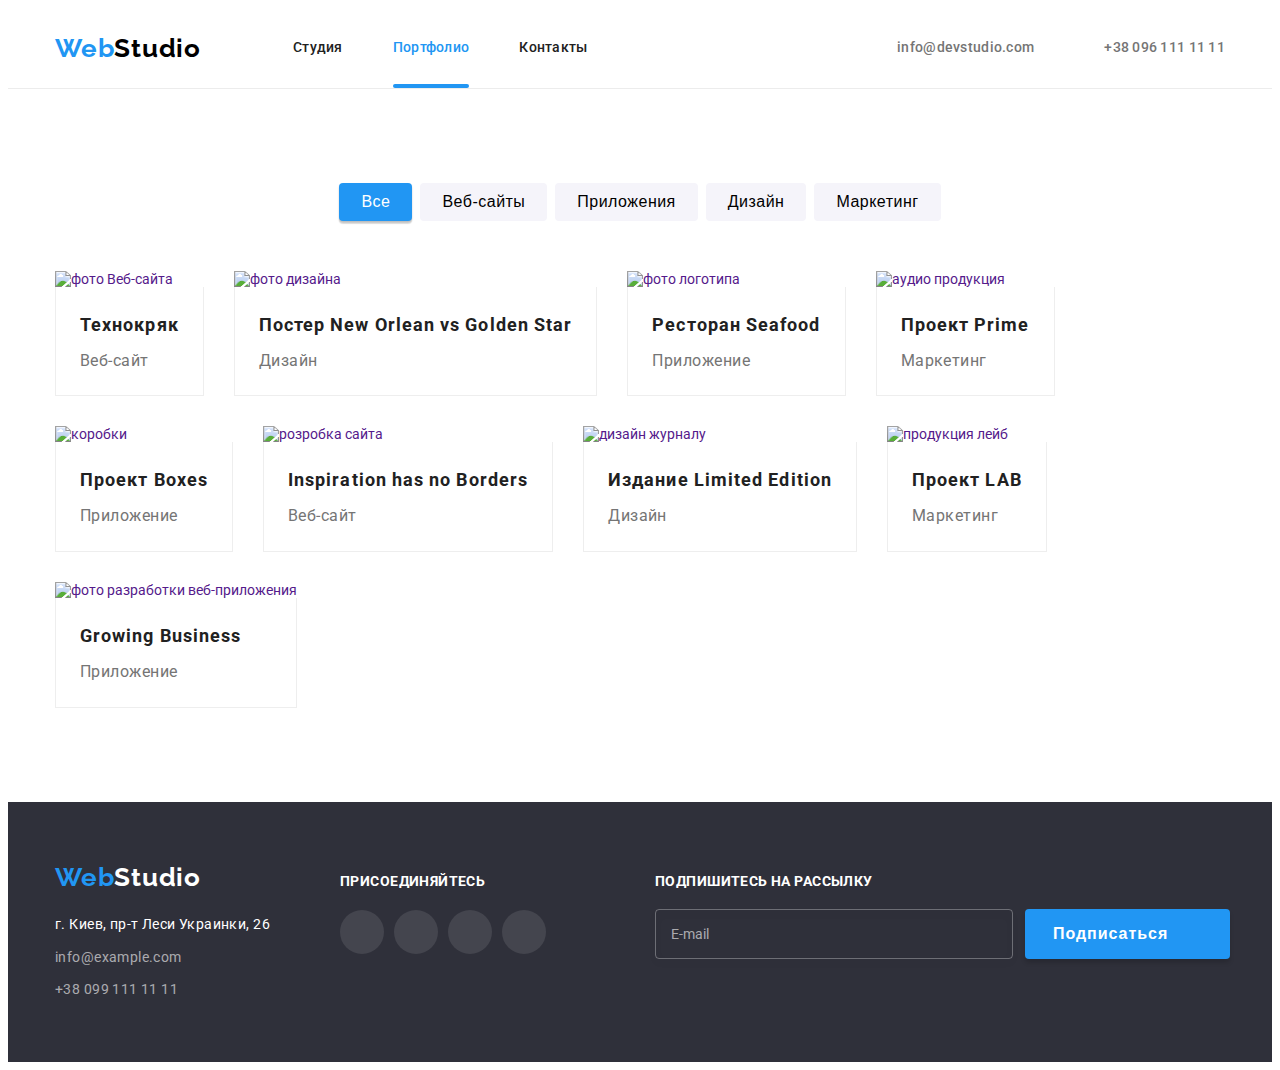
==== portfolio.html @ d82a539c "SASS" ====
<!DOCTYPE html>
<html lang="en">
  <head>
    <meta charset="UTF-8" />
    <meta http-equiv="X-UA-Compatible" content="IE=edge" />
    <meta name="viewport" content="width=device-width, initial-scale=1.0" />
    <title>WebStudio</title>
    <link
      rel="stylesheet"
      href="https://cdnjs.cloudflare.com/ajax/libs/modern-normalize/1.1.0/modern-normalize.min.css"
      integrity="sha512-wpPYUAdjBVSE4KJnH1VR1HeZfpl1ub8YT/NKx4PuQ5NmX2tKuGu6U/JRp5y+Y8XG2tV+wKQpNHVUX03MfMFn9Q=="
      crossorigin="anonymous"
      referrerpolicy="no-referrer"
    />
    <link rel="preconnect" href="https://fonts.googleapis.com" />
    <link rel="preconnect" href="https://fonts.gstatic.com" crossorigin />
    <link
      href="https://fonts.googleapis.com/css2?family=Raleway:wght@700&family=Roboto:wght@400;500;700;900&display=swap"
      rel="stylesheet"
    />
    <link rel="stylesheet" href="./css/styles.css" />
    <link rel="stylesheet" href="./css/main.min.css" />
  </head>
  <body>
    <!-- шапка сайта HEADER -->
    <header class="header-nav">
      <!-- блок навігація HEADER -->
      <div class="container header-flex">
        <nav class="header-flex">
          <!-- логотип logo -->
          <a class="logo link" href="./index.html"><span class="logo-web">Web</span>Studio</a>
          <!-- посилання на сорінки -->
          <ul class="list nav-bar">
            <li class="nav-item"><a class="nav-link" href="./index.html">Студия</a></li>
            <li class="nav-item">
              <a class="nav-link current" href="./portfolio.html">Портфолио</a>
            </li>
            <li class="nav-item"><a class="nav-link" href="">Контакты</a></li>
          </ul>
        </nav>
        <!-- блок с контактами Contact block -->
        <ul class="list nav-bar">
          <li class="nav-item">
              <a class="contact" href="mailto:info@devstudio.com">
                  <svg class="icon-smartphone" width="16px" height="12px">
                      <use href="./images/symbol-defs.svg#icon-envelope"></use>
                  </svg>
                  info@devstudio.com</a></li>
          <li class="nav-item">
              <a class="contact" href="tel:380961111111">
                  <svg class="icon-smartphone" width="10px" height="16px">
                      <use href="./images/symbol-defs.svg#icon-smartphone"></use>
                  </svg>
                  +38 096 111 11 11</a></li>
      </ul>
      </div>
    </header>
    <!-- MAIN CONTENT PORTFOLIO -->
    <main>
      <!-- projects block -->
      <section class="section">
        <div class="container">
          <h1 class="hide">наши проекты</h1>
          <!-- buttons block -->
          <ul class="list button-list">
            <li class="buttons-item">
              <button class="button-title button-title-active" type="button">Все</button>
            </li>
            <li class="buttons-item">
              <button class="button-title" type="button">Веб-сайты</button>
            </li>
            <li class="buttons-item">
              <button class="button-title" type="button">Приложения</button>
            </li>
            <li class="buttons-item">
              <button class="button-title" type="button">Дизайн</button>
            </li>
            <li class="buttons-item">
              <button class="button-title" type="button">Маркетинг</button>
            </li>
          </ul>

          <!-- projects list -->

          <ul class="list project-list">
            <li class="project-card">
              <a class="card-container" href="">
                <div class="project-thumb">
                <img src="./images/img-8.jpg" alt="фото Веб-сайта" />
                  <p class="text-card">Ресурс предлагает комплексные предложения с разным уровнем функционала и сервисов. Все это позволит посетителю получить исчерпывающие сведения о компании или частном лице.</p>
                </div>
                <div class="card-thumb">
                  <h2 class="project-title-portfolio">Технокряк</h2>
                  <p class="project-title-text">Веб-сайт</p>
                </div>
              </a>
            </li>
            <li class="project-card">
              <a class="card-container" href="">
                <div class="project-thumb">
                  <img src="./images/img-9.jpg" alt="фото дизайна" />
                  <p class="text-card">Ресурс предлагает комплексные предложения с разным уровнем функционала и сервисов. Все это позволит посетителю получить исчерпывающие сведения о компании или частном лице.</p>
                </div>
                <div class="card-thumb">
                  <h2 class="project-title-portfolio">Постер New Orlean vs Golden Star</h2>
                  <p class="project-title-text">Дизайн</p>
                </div>
              </a>
            </li>
            <li class="project-card">
              <a class="card-container" href="">
                <div class="project-thumb">
                <img src="./images/img-10.jpg" alt="фото логотипа" />
                  <p class="text-card">Ресурс предлагает комплексные предложения с разным уровнем функционала и сервисов. Все это позволит посетителю получить исчерпывающие сведения о компании или частном лице.</p>
                </div>
                <div class="card-thumb">
                  <h2 class="project-title-portfolio">Ресторан Seafood</h2>
                  <p class="project-title-text">Приложение</p>
                </div>
              </a>
            </li>
            <li class="project-card">
              <a class="card-container" href="">
                <div class="project-thumb">
                <img src="./images/img-11.jpg" alt="аудио продукция" />
                  <p class="text-card">Ресурс предлагает комплексные предложения с разным уровнем функционала и сервисов. Все это позволит посетителю получить исчерпывающие сведения о компании или частном лице.</p>
                </div>
                <div class="card-thumb">
                  <h2 class="project-title-portfolio">Проект Prime</h2>
                  <p class="project-title-text">Маркетинг</p>
                </div>
              </a>
            </li>
            <li class="project-card">
              <a class="card-container" href="">
                <div class="project-thumb">
                <img src="./images/img-12.jpg" alt="коробки" />
                  <p class="text-card">Ресурс предлагает комплексные предложения с разным уровнем функционала и сервисов. Все это позволит посетителю получить исчерпывающие сведения о компании или частном лице.</p>
                </div>
                <div class="card-thumb">
                  <h2 class="project-title-portfolio">Проект Boxes</h2>
                  <p class="project-title-text">Приложение</p>
                </div>
              </a>
            </li>
            <li class="project-card">
              <a class="card-container" href="">
                <div class="project-thumb">
                <img src="./images/img-13.jpg" alt="розробка сайта " />
                  <p class="text-card">Ресурс предлагает комплексные предложения с разным уровнем функционала и сервисов. Все это позволит посетителю получить исчерпывающие сведения о компании или частном лице.</p>
                </div>
                <div class="card-thumb">
                  <h2 class="project-title-portfolio">Inspiration has no Borders</h2>
                  <p class="project-title-text">Веб-сайт</p>
                </div>
              </a>
            </li>
            <li class="project-card">
              <a class="card-container" href="">
                <div class="project-thumb">
                <img src="./images/img-14.jpg" alt="дизайн журналу " />
                  <p class="text-card">Ресурс предлагает комплексные предложения с разным уровнем функционала и сервисов. Все это позволит посетителю получить исчерпывающие сведения о компании или частном лице.</p>
                </div>
                <div class="card-thumb">
                  <h2 class="project-title-portfolio">Издание Limited Edition</h2>
                  <p class="project-title-text">Дизайн</p>
                </div>
              </a>
            </li>
            <li class="project-card">
              <a class="card-container" href="">
                <div class="project-thumb">
                <img src="./images/img-15.jpg" alt="продукция лейб " />
                  <p class="text-card">Ресурс предлагает комплексные предложения с разным уровнем функционала и сервисов. Все это позволит посетителю получить исчерпывающие сведения о компании или частном лице.</p>
                </div>
                <div class="card-thumb">
                  <h2 class="project-title-portfolio">Проект LAB</h2>
                  <p class="project-title-text">Маркетинг</p>
                </div>
              </a>
            </li>
            <li class="project-card">
              <a class="card-container" href="">
                <div class="project-thumb">
                <img src="./images/img-16.jpg" alt="фото разработки веб-приложения " />
                  <p class="text-card">Ресурс предлагает комплексные предложения с разным уровнем функционала и сервисов. Все это позволит посетителю получить исчерпывающие сведения о компании или частном лице.</p>
                </div>
                <div class="card-thumb">
                  <h2 class="project-title-portfolio">Growing Business</h2>
                  <p class="project-title-text">Приложение</p>
                </div>
              </a>
            </li>
          </ul>
        </div>
      </section>
    </main>
    <!-- блок FUTER -->
    <footer class="footer ">
      <div class="container  footer-conteiner">
      <div>
          <a class="logo footer-page link" href="./index.html"><span class="logo-web">Web</span><span class="footer-logo">Studio</span></a>
              <address class="footer-content">
                  <ul class="list">
                      <li class="address-item"><a class="footer-address link" href="">г. Киев, пр-т Леси Украинки, 26</a></li>
                      <li class="address-item"><a class="footer-contact link" href="mailto:info@example.com">info@example.com</a></li>
                      <li class="address-item"><a class="footer-contact link" href="tel:380991111111">+38 099 111 11 11</a></li>
                  </ul>
              </address> 
      </div>
      <div class="footer-social-list">
          <h2 class="footer-social-title">присоединяйтесь</h2>
          <ul class="social list">
              <li class="social-svg">
                  <a class="social-link" href="https://www.instagram.com/">
                  <svg class="social-icon" width="20px" height="20px">
                      <use href="./images/symbol-defs.svg#icon-instagram"></use>
                  </svg>
              </a>
          </li>
              <li class="social-svg">
                  <a class="social-link"  href="https://twitter.com/">
                      <svg class="social-icon" width="20px" height="20px">
                          <use href="./images/symbol-defs.svg#icon-twitter"></use>
                      </svg>
                  </a>
              </li>
              <li class="social-svg">
                  <a class="social-link" href="https://www.facebook.com/">
                      <svg class="social-icon" width="20px" height="20px">
                          <use href="./images/symbol-defs.svg#icon-facebook"></use>
                      </svg>
                  </a>
              </li>
              <li class="social-svg">
                  <a class="social-link" href="https://www.linkedin.com/">
                      <svg class="social-icon" width="20px" height="20px">
                          <use href="./images/symbol-defs.svg#icon-linkedin"></use>
                      </svg>
                  </a>
              </li>
          </ul>
      </div>
      <!-- Modal form for footer -->
      <div class="footer-form">
        <strong class="footer-form-text">Подпишитесь на рассылку</strong>
        <form class="footer-form-rotator">
            <div class="footer-wrap">
                <input 
                class="footer-inp" 
                type="email" 
                name="footer-email" 
                id="footer-email" placeholder=" ">
                    <label for="footer-email" class="email-text">E-mail</label>
            </div>
    <button type="submit" class="btn-footer">Подписаться
        <svg class="icon-postcard" width="24px" height="24px">
            <use href="./images/symbol-defs.svg#icon-postcard"></use>
        </svg>
    </button>
        </form>
    </div>
          </div>            
  </footer>
  </body>
</html>
---- css/styles.css ----
/* color body #E5E5E5 */
/* color header #FFFFFF */
/* color section baner #2F303A */
/* color bodi #E5E5E5 */
/* color section our team #F5F4FA */
/* color footer #2F303A */
/* color button #2196F3 */

html{
    box-sizing: border-box;
}

*,
*::before,
*::after{
box-sizing: inherit;
}

:root{
   --primary-bd-color:#E5E5E5;
   --text-color: #212121;
   --second-text-color: #757575;
   --accent-color: #2196F3;
   --main-color: #FFFFFF;
   --theme-color: #F5F4FA;
   --second-theme-color: #2F303A;
   --fon-color: #F5F4FA;
   --icons-color:#AFB1B8;
}


body{
    font-family: 'Roboto', sans-serif;
    color:var(--text-color);
    font-size: 14px;
}
/* ------ УТІЛІТИ ---------- */

h1, h2, h3, h4, h5, h6, p, ul {
    margin: 0;
    padding: 0;
}

img{
    display: block;
}

.hide {
    position: absolute;
    white-space: nowrap;
    width: 1px;
    height: 1px;
    overflow: hidden;
    border: 0;
    padding: 0;
    clip: rect(0 0 0 0);
    clip-path: inset(50%);
    margin: -1px;
}

.list{
    list-style: none;  
}

a {
    text-decoration: none;
}

.link {
    text-decoration: none;
    color: var(--text-color);
}

.container {
    width: 1200px;
    margin-left: auto;
    margin-right: auto;
    padding-left: 15px;
    padding-right: 15px;
}

.section {
    padding-top: 94px;
    padding-bottom: 94px;
}

/*------- стилізація логотипу
та фону шапки -------------------*/

.header-nav{
    display:flex;
    background-color:var(--main-color);
    border-bottom: 1px solid #ECECEC;
}

.header-flex {
    display: flex;
    align-items: center;
}

/*---------- логотип -----------*/

.logo{
    display: block;
    padding: 24px 0;
    margin-right: 92px;

    color: #000000;
    font-family: 'Raleway', sans-serif;
    font-style: normal;
    font-weight: 700;
    font-size: 26px;
    line-height: 1.19;
    letter-spacing: 0.03em;
}

.logo-web {
    color: var(--accent-color);
}

.logo-studio {
    color: #000000;
}

.nav-bar{
    display: flex;
    margin-left: auto;
}


.nav-item+.nav-item{
    margin-left: 50px;
}

.nav-link{
     display: block;
    position: relative;
    padding: 32px 0;
    font-weight: 500;
    line-height: 1.14;
    letter-spacing: 0.02em;
    color:var(--text-color); 
}


.nav-link::after{
    position: absolute;
    display: block;
    content: "";
    width: 100%;
    height: 4px;
    background-color: var(--accent-color);
    border-radius: 2px;

    bottom: 0;
    left: 0;
    transition:  transform 250ms cubic-bezier(0.4, 0, 0.2, 1);
    /* opacity: 0; */
    transform: scaleX(0);
}

.nav-link:hover::after{
    /* opacity: 1; */
    transform: scaleX(1);
}
.current::after{
    transform: scaleX(1)
}

.contact{
    display: flex;
    align-items: center;

    font-weight: 500;
    line-height: 1.14;
    letter-spacing: 0.02em;
    color:var(--second-text-color);
}

.nav-link:hover,
.nav-link:focus,
.contact:focus,
.contact:hover,
.current{
color: var(--accent-color);
}

.icon-smartphone{
    margin-right: 10px;
    fill: currentColor;
    
}

.nav-link,.contact{
    transition-property: color ;
    transition-duration: 250ms;
    animation-timing-function: cubic-bezier(0.4, 0, 0.2, 1);
}


/*------ сексія банера (block  baner)-------- */

.section-baner{
    padding-top: 200px;
    padding-bottom: 200px;
    background-color:var(--second-theme-color);
    background-image: linear-gradient(
        rgba(47, 48, 58, 0.4),
        rgba(47, 48, 58, 0.4)),
        url(../images/Img-hero-17.jpg);
    max-width: 1600px;
    margin-left: auto;
    margin-right: auto;
}

.baner-text{
    margin-bottom: 30px;

max-width: 696px;
margin-left: auto;
margin-right: auto;
font-weight: 900;
font-size: 44px;
line-height: 1.36;
text-align: center;
letter-spacing: 0.06em;
text-transform: uppercase;
color:var(--main-color);
}

.button-baner{
display: block;
margin: 0 auto;
padding: 10px 32px;
border:none;
border-radius: 4px;

font-weight: 700;
font-size: 16px;
line-height: 1.87;
letter-spacing: 0.06em;
color:var(--main-color);
background-color:var(--accent-color);
cursor: pointer;

    transition-property: color, background-color;
    transition-duration: 250ms;
    transition-timing-function: cubic-bezier(0.4, 0, 0.2, 1);
}

.button-baner:focus,
.button-baner:hover{
    background: #188CE8;
    box-shadow: 0px 4px 4px rgba(0, 0, 0, 0.15);
    border-radius: 4px;
}

/* ----сексія особливості features --------*/


.features{
    display: flex;
    flex-wrap: wrap;
}

.features-item{
    width: 270px;
}

.features-item+.features-item{
    margin-left: 30px;
}

.features-svg{
    display:flex;
    align-items: center;
    justify-content: center;
    height: 120px;
    margin-bottom: 30px;
    background-color: #F5F4FA;
    border-radius: 4px;
    fill: currentColor;
}

.features-title{
    margin-bottom: 10px;
    font-weight: 700;
    font-size: 14px;
    line-height: 1.14;
    letter-spacing: 0.03em;
    text-transform: uppercase;
    color:var(--text-color) ;
}  

.features-text{
    font-size: 14px;
    line-height: 1.71;
    letter-spacing: 0.03em;
    color:var(--second-text-color) ;
    
}  

/*---- сексія чим ми займаємося WHAT WE DO ----- */

.section-works {
    display: flex;
    padding-bottom: 94px;
}

.section-title{
    text-align: center;

    font-weight: 700;
    font-size: 36px;
    line-height: 1.16;
    letter-spacing: 0.03em;
}

.works-title{
    margin-bottom: 50px;
}

.works{
    display: flex;
    flex-wrap: wrap;

}

.works-item{
    position: relative;
    margin-right: 30px;
}

.works-item:last-child{
    margin-right:0px;
}

.supplement-img{
    position: absolute;
    bottom: 0px;

    display: flex;
    align-items: center;
    justify-content: center;
    width: 100%;
    height: 70px;
    
    font-weight: 700;
line-height: 1.14;
letter-spacing: 0.03em;
text-transform: uppercase;
color: #FFFFFF;
background-color: rgba(47, 48, 58, 0.8);
}

/* ---------- блок FOUR OUR TEAM ----------- */
.section-team{
    background-color: var(--fon-color);
}

.team-title{
    margin-bottom: 50px;
}

.card-set{
    display: flex;
    flex-wrap: wrap;
}

.card-set>.worker-card{
    margin-right: 30px;
}

.worker-card:last-child{
    margin-right: 0px;
}

.card{
    padding-top: 30px;
    padding-bottom: 30px;

    background-color: #FFFFFF;
    box-shadow: 0px 1px 3px rgba(0, 0, 0, 0.12),
    0px 1px 1px rgba(0, 0, 0, 0.14),
    0px 2px 1px rgba(0, 0, 0, 0.2);
    border-radius: 0px 0px 4px 4px;

}

.our-employees{
    margin-bottom: 10px;

    font-weight: 500;
    font-size: 16px;
    line-height: 1.18;
    text-align: center;
    letter-spacing: 0.03em;
    color: var(--text-color);
}
.position-work{
    font-size: 16px;
    line-height: 1.18;
    text-align: center;
    letter-spacing: 0.03em;
    color: var(--second-text-color);

    margin-bottom: 16px;
}


.social{
display: flex;
justify-content: center ;
}
.social-svg{
    margin-right: 10px;
}
.social-svg:last-child{
    margin-right: 0px;
}
.social-link{
    display: flex;
    align-items: center;
    justify-content: center;
    border-radius: 50%;
    width: 44px;
    height: 44px;
    color: var(--icons-color);

    transition-property: color, background-color;
    transition-duration: 250ms;
    transition-timing-function: cubic-bezier(0.4, 0, 0.2, 1);
}
.social-icon{
    fill: currentColor;
}

.social-link:hover{
    background-color: var(--accent-color);
    color: var(--main-color);
}

/* section clients сексія кліентів */
.clients-list{
    display: flex;

}
.client-item{
    height: 92px;
    width: 170px; 
    margin-right: 30px;
}

.client-item:last-child{
    margin-right: 0;
}

.clients-link{
    display: flex;
    align-items: center;
    justify-content: center;
    width: 100%;
    height:100%;
    border-radius: 4px;
    border: 1px solid var(--icons-color);
    color: var(--icons-color);

    transition-property: color, border-color;
    transition-duration: 250ms;
    transition-timing-function: cubic-bezier(0.4, 0, 0.2, 1);
}


.contacts-icon{
    fill:currentColor;
}

.clients-link:hover{
    color: var(--accent-color);
    border-color:var(--accent-color);

}





/*------------- блок FUTER ------------ */

.footer{
    padding-top: 60px;
    padding-bottom: 60px;
    background-color: var(--second-theme-color); 
}

.footer-conteiner{
    display: flex;
    align-items: baseline;
}

.footer-page{
    margin: 0;
    padding: 0;
    margin-bottom: 20px;
}

.footer-social-list{
margin-left: 70px;
margin-right: auto;
}

.footer-social-title{
    font-weight: 700;
font-size: 14px;
line-height: 1.14;
letter-spacing: 0.03em;
text-transform: uppercase;

color: var(--main-color);
margin-bottom: 20px;
}

.footer-social-list .social-link{
    background-color: rgba(255, 255, 255, 0.1);
    transition-property: background-color;
    transition-duration: 250ms;
    transition-timing-function: cubic-bezier(0.4, 0, 0.2, 1);
}

.footer-social-list .social-link:hover{
    background-color:var(--accent-color);
}

.footer-social-list .social-icon{
    fill: var(--main-color);
}

.footer-logo{
    color: var(--main-color);
}
.container>.logo{
    padding: 0;
    margin-bottom: 20px;
}

.footer-content{
    font-style: normal;
}

.address-item+.address-item{
    margin-top: 9px;
}
.footer-address{
    font-size: 14px;
    line-height: 1.7;
    letter-spacing: 0.03em;
    color: var(--main-color);
}
.footer-contact{
    font-size: 14px;
    line-height:1.7;
    letter-spacing: 0.03em;
    color: rgba(255, 255, 255, 0.6);
    transition-property: color;
    transition-duration: 250ms;
    transition-timing-function: cubic-bezier(0.4, 0, 0.2, 1);
}

.footer-contact:focus,
.footer-contact:hover{
    color: var(--accent-color);
}



/* -------- страница ПОРТФОЛІО --------- */

.button-list{
    display: flex;
    align-items: center;
    justify-content: center;
    margin-bottom: 50px;
}

.buttons-item+.buttons-item{
    margin-left: 8px;
}

.project-list{
    display: flex;
    flex-wrap: wrap;
    margin-left: -30px;
    margin-top: -30px;
}
.project-list>.project-card{
    
    margin-left: 30px;
    margin-top: 30px;
}

.button-title{
    padding-top: 6px;
    padding-bottom: 6px;
    padding-left: 22px;
    padding-right: 22px;
    border-radius: 4px;
    border: 0;

    font-weight: 500;
    font-size: 16px;
    line-height: 1.6;
    letter-spacing: 0.03em;
    background-color: #F5F4FA;
    cursor: pointer;

    transition-property: background-color, color, box-shadow ;
    transition-duration: 250ms;
    transition-timing-function: cubic-bezier(0.4, 0, 0.2, 1);
}

.button-title:focus,
.button-title:hover,
.button-title:active,
.button-title-active{
    background-color: var(--accent-color);
    color: var(--main-color);
    box-shadow:0px 3px 1px rgba(0, 0, 0, 0.1),
    0px 1px 2px rgba(0, 0, 0, 0.08),
    0px 2px 2px rgba(0, 0, 0, 0.12);
}

.card-container{
    display: block;
}

.card-container:hover{
    box-shadow: 0px 1px 1px rgba(0, 0, 0, 0.12),
    0px 4px 4px rgba(0, 0, 0, 0.06),
    1px 4px 6px rgba(0, 0, 0, 0.16);
    transition-property:box-shadow;
transition-duration: 250ms;
transition-timing-function: cubic-bezier(0.4, 0, 0.2, 1);
}

.project-thumb{
    position: relative;
    overflow: hidden;
}

.text-card{
    position: absolute;
    top:0;
    padding: 63px 24px;
    font-size: 18px;
line-height: 1.55;
letter-spacing: 0.03em;
color: var(--main-color);
background-color: rgba(33, 150, 243, 0.9);
width: 100%;
height: 100%;
overflow: auto;

transform: translateY(100%);
transition-property:transform, background-color, color;
transition-duration: 250ms;
transition-timing-function: cubic-bezier(0.4, 0, 0.2, 1);
}
/* scrollbar styling css */
.text-card::-webkit-scrollbar {
    width: 12px;               /* width of the entire scrollbar */
  }
  
  .text-card::-webkit-scrollbar-track {
    background: #FFD500;        /* color of the tracking area */
  }
  
  .text-card::-webkit-scrollbar-thumb {
    background-color: #005BBB;    /* color of the scroll thumb */
    border-radius: 20px;       /* roundness of the scroll thumb */
    border: 3px solid #FFD500;  /* creates padding around scroll thumb */
  }

.card-container:hover .text-card{
    transform: translateY(0);
}

.card-thumb{
    padding: 20px 24px;
    border-left: 1px solid #EEEEEE;
    border-bottom: 1px solid #EEEEEE;
    border-right: 1px solid #EEEEEE;
}

.project-title-portfolio{
    margin-bottom: 4px;

    font-weight: 700;
    font-size: 18px;
    line-height: 2.0;
    letter-spacing: 0.06em;
    color: var(--text-color);
}
.project-title-text{
    font-size: 16px;
    line-height: 1.8;
    letter-spacing: 0.03em;
    color:var(--second-text-color);
}

/* Modal windou */

.backdrop{
    position: fixed;
    top: 0;
    left: 0;
    width: 100%;
    height: 100%;
    background-color: rgba(0, 0, 0, 0.2);
    opacity: 1;
    transition: opacity 1250ms cubic-bezier(0.4, 0, 0.2, 1);
}

.backdrop.is-hidden{
    opacity: 0;
    pointer-events: none;
}

.backdrop.is-hidden .modal{
    transform: translate(-50px, -50px) rotate(0deg);
    transition: transform 1250ms cubic-bezier(0.4, 0, 0.2, 1);
}

.modal{
    position: absolute;
    top: 50%;
    left: 50%;
    transform:translate(-50%, -50%) rotate(360deg);
    transition: transform 1250ms cubic-bezier(0.4, 0, 0.2, 1);

    width: 528px;
    padding: 40px;
    background-color: var(--main-color);
    box-shadow: 0px 1px 3px rgba(0, 0, 0, 0.12),
    0px 1px 1px rgba(0, 0, 0, 0.14),
    0px 2px 1px rgba(0, 0, 0, 0.2);
    border-radius: 4px;
}

.modal-icon-close{
position: absolute;
top: 8px;
right: 8px;
padding: 0px;

width: 30px;
height: 30px;
border-radius: 50%;
border: 1px solid rgba(0, 0, 0, 0.1);
background-color: var(--main-color);
display: flex;
align-items: center;
justify-content: center;
cursor: pointer;
}

.no-scroll{
    overflow: hidden;
}

.modal-title{
font-weight: 700;
font-size: 20px;
line-height: 23px;
text-align: center;
letter-spacing: 0.03em;

color: #212121;
margin-bottom: 12px;
}


.modal-lable{
    display: block;
    margin-bottom: 10px;
    position: relative;
    font-size: 12px;
line-height: 1.16;
letter-spacing: 0.01em;
color: #757575;
}

.modal-input{
    width: 100%;
    height: 40px;
    border: 1px solid rgba(33, 33, 33, 0.2);
    outline: none;
    border-radius: 4px;
    padding: 12px 42px;
    margin-top: 4px;
}

.modal-input:focus+.modal-icon,
.modal-input:hover+.modal-icon,
.modal-icon-close:hover{
    fill: var(--accent-color);
    transition-property: fill;
    transition-duration: 250ms;
    transition-timing-function: cubic-bezier(0.4, 0, 0.2, 1);
}

.modal-input:hover,.modal-input:focus,
.modal-coments:hover,.modal-coments:focus{
    border: 1px solid #2196F3;

    transition-property: border;
    transition-duration: 250ms;
    transition-timing-function: cubic-bezier(0.4, 0, 0.2, 1);
}

.modal-icon{
    position: absolute;
    pointer-events:none;
    border: none;
    bottom: 11px;
    left: 12px;
}

.modal-message{
    display: block;
    margin-bottom: 20px;
}

.modal-coments{
    font-size: 14px;
line-height: 1.16;
letter-spacing: 0.01em;

border: 1px solid rgba(33, 33, 33, 0.2);
border-radius: 4px;


outline: none;

    height: 120px;
    width: 100%;
    resize: none;

    padding: 12px 16px;
    margin-top: 4px;
}

.modal-coments::placeholder{
    color: rgba(117, 117, 117, 0.5);
}

/* checkbox */

.input-check{
    visibility: hidden;
}

.modal-checkbox-text{
    display: flex;
    align-items:center;
    justify-content:center;
    margin-bottom: 30px;
}

.modal-checkbox-text,.modal-link{
    font-size: 14px;
    line-height: 1.71;
    letter-spacing: 0.03em;
    color: #757575;
    
}

.modal-checkbox{
    display: inline-flex;
    align-items: center;
    justify-content: center;
    width: 16px;
    height: 15px;
    margin-right: 7px;
    
    border-radius: 2px;
    outline: 2px solid  #212121;
    outline-offset: -1px;
    cursor: pointer;

    transition-property: background-color, outline-offset, outline;
    transition-duration: 250ms;
    transition-timing-function: cubic-bezier(0.4, 0, 0.2, 1);
}
.input-check:checked + .modal-checkbox{
    background-color: #2196F3;
    outline: 2px solid #2196F3;
}

.icon-check{
    fill: var(--main-color);
}

.modal-link{
    color: #2196F3;
    text-decoration-line: underline;
}


/* Modal form for footer */


.footer-form{
width: 570px;
}

.footer-form-text{
    display: block;
    margin-bottom: 20px;

    font-weight: 700;
font-size: 14px;
line-height: 1.16;
letter-spacing: 0.03em;
text-transform: uppercase;

color: #FFFFFF;
}

.footer-form-rotator{
    display: flex;
    align-items: center;
}

.footer-wrap{
    position: relative;
}
.email-text{
    position: absolute;
    display: block;
    top: 50%;
    left: 16px;
    transform: translateY(-50%);
    color: rgba(255, 255, 255, 0.6);
    
    transition-property: transform color ;
    transition-duration: 250ms;
    transition-timing-function: cubic-bezier(0.4, 0, 0.2, 1);
}

.footer-inp:focus + .email-text,
.footer-inp:not(:placeholder-shown) + .email-text{
    top: 50%;
    left: -55px;
    transform: translateY(-50%);
    color: var(--accent-color);
    font-size: 17px;
}



.footer-inp{
width: 358px;
height: 50px;
margin-right: 12px;
border: 1px solid rgba(255, 255, 255, 0.3);
outline: transparent;
filter: drop-shadow(0px 4px 4px rgba(0, 0, 0, 0.15));
border-radius: 4px;
background-color: transparent;

padding-left: 16px;
}

.footer-inp{
    color: rgba(255, 255, 255, 0.6);
}

.footer-inp:focus{
    border-color: var(--accent-color);
}


.btn-footer{
font-weight: 700;
font-size: 16px;
line-height: 1.87;

display: flex;
align-items: center;
text-align: center;
letter-spacing: 0.06em;

color: #FFFFFF;

background: #2196F3;
box-shadow: 0px 4px 4px rgba(0, 0, 0, 0.15);
border-radius: 4px;
border: none;

padding: 10px 28px;
cursor: pointer;
}

.icon-postcard{
    margin-left: 10px;
}
---- css/main.min.css ----
/*# sourceMappingURL=main.min.css.map */
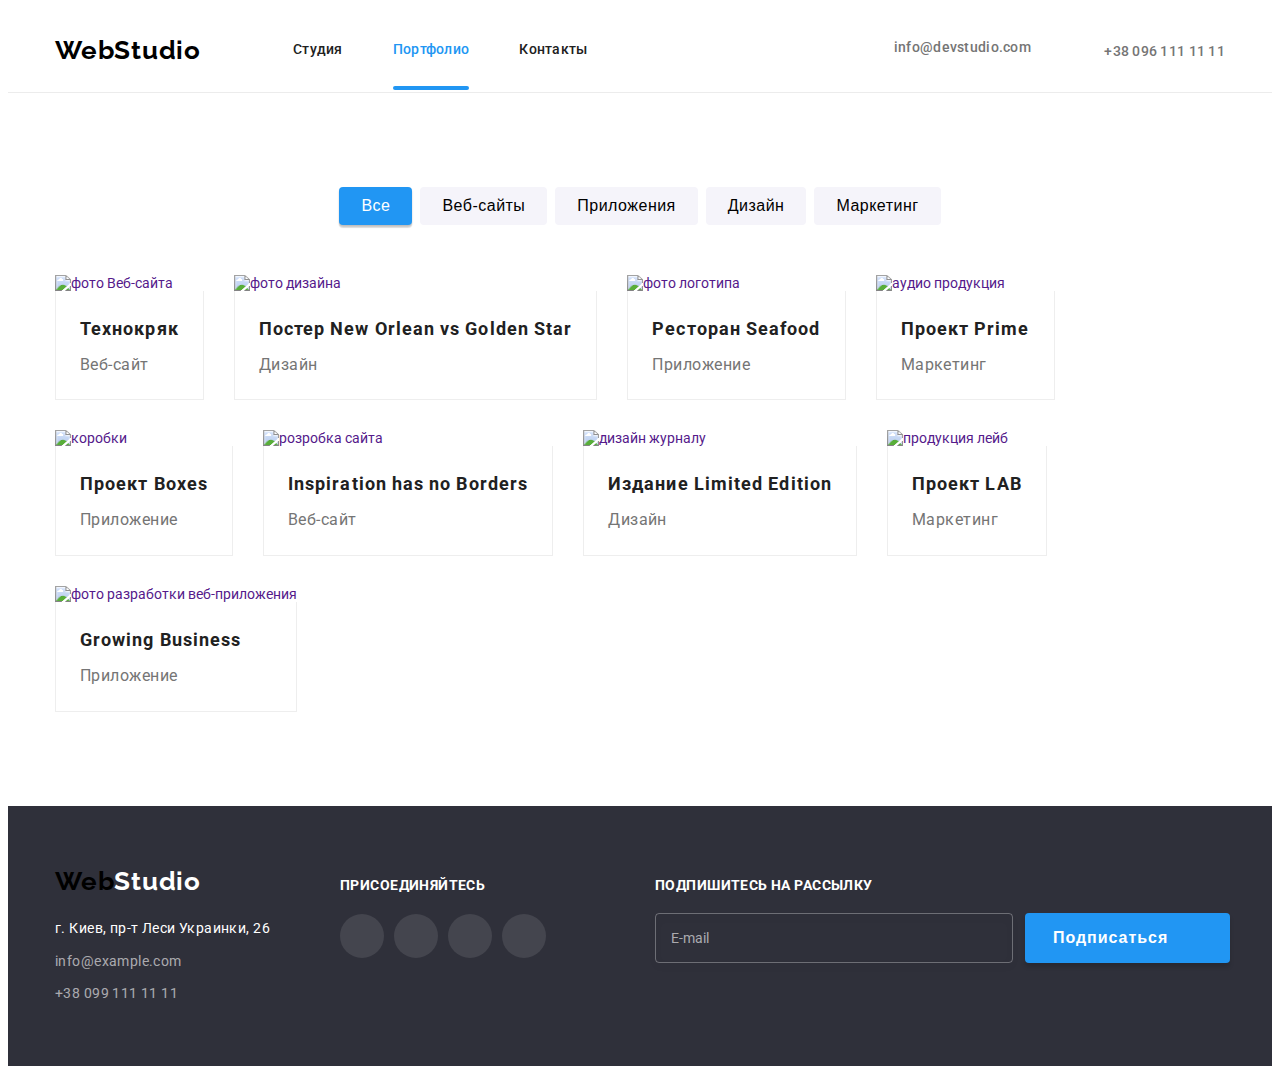
==== commit f1ad8f26: "BEM (section footer amd section baner )" ====
--- a/portfolio.html
+++ b/portfolio.html
@@ -18,37 +18,36 @@
       href="https://fonts.googleapis.com/css2?family=Raleway:wght@700&family=Roboto:wght@400;500;700;900&display=swap"
       rel="stylesheet"
     />
-    <link rel="stylesheet" href="./css/styles.css" />
     <link rel="stylesheet" href="./css/main.min.css" />
   </head>
   <body>
     <!-- шапка сайта HEADER -->
-    <header class="header-nav">
+    <header class="header">
       <!-- блок навігація HEADER -->
-      <div class="container header-flex">
-        <nav class="header-flex">
+      <div class="container header__container">
+        <nav class="header__container">
           <!-- логотип logo -->
-          <a class="logo link" href="./index.html"><span class="logo-web">Web</span>Studio</a>
+          <a class="logo logo--header" href="./index.html"><span class="logo-web">Web</span>Studio</a>
           <!-- посилання на сорінки -->
-          <ul class="list nav-bar">
-            <li class="nav-item"><a class="nav-link" href="./index.html">Студия</a></li>
-            <li class="nav-item">
-              <a class="nav-link current" href="./portfolio.html">Портфолио</a>
-            </li>
-            <li class="nav-item"><a class="nav-link" href="">Контакты</a></li>
+          <ul class="list nav">
+            <li class="nav__item"><a class="nav__link nav__link--current" href="./index.html">Студия</a></li>
+            <li class="nav__item">
+              <a class="nav__link nav__link--current nav__link--activ" href="./portfolio.html">Портфолио</a>
+            </li>
+            <li class="nav__item"><a class="nav__link nav__link--current" href="">Контакты</a></li>
           </ul>
         </nav>
         <!-- блок с контактами Contact block -->
-        <ul class="list nav-bar">
-          <li class="nav-item">
-              <a class="contact" href="mailto:info@devstudio.com">
-                  <svg class="icon-smartphone" width="16px" height="12px">
+        <ul class="list nav">
+          <li class="nav__item">
+              <a class="nav__link nav__link--contact" href="mailto:info@devstudio.com">
+                  <svg class="nav--icon" width="16px" height="12px">
                       <use href="./images/symbol-defs.svg#icon-envelope"></use>
                   </svg>
                   info@devstudio.com</a></li>
-          <li class="nav-item">
-              <a class="contact" href="tel:380961111111">
-                  <svg class="icon-smartphone" width="10px" height="16px">
+          <li class="nav__item">
+              <a class="nav__link nav__link--contact" href="tel:380961111111">
+                  <svg class="nav--icon" width="10px" height="16px">
                       <use href="./images/symbol-defs.svg#icon-smartphone"></use>
                   </svg>
                   +38 096 111 11 11</a></li>
@@ -60,7 +59,7 @@
       <!-- projects block -->
       <section class="section">
         <div class="container">
-          <h1 class="hide">наши проекты</h1>
+          <h1 class="hidden">наши проекты</h1>
           <!-- buttons block -->
           <ul class="list button-list">
             <li class="buttons-item">
--- a/css/main.min.css
+++ b/css/main.min.css
@@ -1 +1 @@
-/*# sourceMappingURL=main.min.css.map */+:root{--primary-bd-color:#E5E5E5;--text-color: #212121;--second-text-color: #757575;--accent-color: #2196F3;--main-color: #FFFFFF;--theme-color: #F5F4FA;--second-theme-color: #2F303A;--fon-color: #F5F4FA;--icons-color:#AFB1B8}.hidden{position:absolute;white-space:nowrap;width:1px;height:1px;overflow:hidden;border:0;padding:0;clip:rect(0 0 0 0);clip-path:inset(50%);margin:-1px}html{box-sizing:border-box}*,*::before,*::after{box-sizing:inherit}h1,h2,h3,h4,h5,h6,p,ul{margin:0;padding:0}img{display:block}.list{list-style:none}a{text-decoration:none}.link{text-decoration:none;color:var(--text-color)}body{font-family:"Roboto",sans-serif;color:var(--text-color);font-size:14px}.section{padding-top:94px;padding-bottom:94px}.container{width:1200px;margin-left:auto;margin-right:auto;padding-left:15px;padding-right:15px}.btn{display:block;padding:10px 32px;border:none;border-radius:4px;cursor:pointer;color:var(--main-color);background-color:var(--accent-color);transition-duration:850ms;transition-timing-function:cubic-bezier(0.4, 0, 0.2, 1);transition-property:color,background-color}.btn:focus,.btn:hover{background:#188ce8;box-shadow:0px 4px 4px rgba(0,0,0,.15);border-radius:4px}.logo{display:block;padding:24px 0;color:#000;font-family:"Raleway",sans-serif;font-weight:700;font-size:26px;line-height:1.19;letter-spacing:.03em}.logo--header{margin-right:92px}.logo--web{color:var(--accent-color)}.logo-studio{color:#000}.backdrop{position:fixed;top:0;left:0;width:100%;height:100%;background-color:rgba(0,0,0,.2);opacity:1;transition:opacity 1250ms cubic-bezier(0.4, 0, 0.2, 1)}.backdrop.is-hidden{opacity:0;pointer-events:none}.backdrop.is-hidden .modal{transform:translate(-50px, -50px) rotate(0deg);transition:transform 1250ms cubic-bezier(0.4, 0, 0.2, 1)}.modal{position:absolute;top:50%;left:50%;transform:translate(-50%, -50%) rotate(360deg);transition:transform 1250ms cubic-bezier(0.4, 0, 0.2, 1);width:528px;padding:40px;background-color:var(--main-color);box-shadow:0px 1px 3px rgba(0,0,0,.12),0px 1px 1px rgba(0,0,0,.14),0px 2px 1px rgba(0,0,0,.2);border-radius:4px}.modal-icon-close{position:absolute;top:8px;right:8px;padding:0px;width:30px;height:30px;border-radius:50%;border:1px solid rgba(0,0,0,.1);background-color:var(--main-color);display:flex;align-items:center;justify-content:center;cursor:pointer}.no-scroll{overflow:hidden}.modal-title{font-weight:700;font-size:20px;line-height:23px;text-align:center;letter-spacing:.03em;color:#212121;margin-bottom:12px}.modal-lable{display:block;margin-bottom:10px;position:relative;font-size:12px;line-height:1.16;letter-spacing:.01em;color:#757575}.modal-input{width:100%;height:40px;border:1px solid rgba(33,33,33,.2);outline:none;border-radius:4px;padding:12px 42px;margin-top:4px}.modal-input:focus+.modal-icon,.modal-input:hover+.modal-icon,.modal-icon-close:hover{fill:var(--accent-color);transition-property:fill;transition-duration:250ms;transition-timing-function:cubic-bezier(0.4, 0, 0.2, 1)}.modal-input:hover,.modal-input:focus,.modal-coments:hover,.modal-coments:focus{border:1px solid #2196f3;transition-property:border;transition-duration:250ms;transition-timing-function:cubic-bezier(0.4, 0, 0.2, 1)}.modal-icon{position:absolute;pointer-events:none;border:none;bottom:11px;left:12px}.modal-message{display:block;margin-bottom:20px}.modal-coments{font-size:14px;line-height:1.16;letter-spacing:.01em;border:1px solid rgba(33,33,33,.2);border-radius:4px;outline:none;height:120px;width:100%;resize:none;padding:12px 16px;margin-top:4px}.modal-coments::placeholder{color:rgba(117,117,117,.5)}.input-check{visibility:hidden}.modal-checkbox-text{display:flex;align-items:center;justify-content:center;margin-bottom:30px}.modal-checkbox-text,.modal-link{font-size:14px;line-height:1.71;letter-spacing:.03em;color:#757575}.modal-checkbox{display:inline-flex;align-items:center;justify-content:center;width:16px;height:15px;margin-right:7px;border-radius:2px;outline:2px solid #212121;outline-offset:-1px;cursor:pointer;transition-property:background-color,outline-offset,outline;transition-duration:250ms;transition-timing-function:cubic-bezier(0.4, 0, 0.2, 1)}.input-check:checked+.modal-checkbox{background-color:#2196f3;outline:2px solid #2196f3}.icon-check{fill:var(--main-color)}.modal-link{color:#2196f3;text-decoration-line:underline}.footer-form{width:570px}.footer-form-text{display:block;margin-bottom:20px;font-weight:700;font-size:14px;line-height:1.16;letter-spacing:.03em;text-transform:uppercase;color:#fff}.footer-form-rotator{display:flex;align-items:center}.footer-wrap{position:relative}.email-text{position:absolute;display:block;top:50%;left:16px;transform:translateY(-50%);color:rgba(255,255,255,.6);transition-property:transform color;transition-duration:250ms;transition-timing-function:cubic-bezier(0.4, 0, 0.2, 1)}.footer-inp:focus+.email-text,.footer-inp:not(:placeholder-shown)+.email-text{top:50%;left:-55px;transform:translateY(-50%);color:var(--accent-color);font-size:17px}.footer-inp{width:358px;height:50px;margin-right:12px;border:1px solid rgba(255,255,255,.3);outline:rgba(0,0,0,0);filter:drop-shadow(0px 4px 4px rgba(0, 0, 0, 0.15));border-radius:4px;background-color:rgba(0,0,0,0);padding-left:16px}.footer-inp{color:rgba(255,255,255,.6)}.footer-inp:focus{border-color:var(--accent-color)}.btn-footer{font-weight:700;font-size:16px;line-height:1.87;display:flex;align-items:center;text-align:center;letter-spacing:.06em;color:#fff;background:#2196f3;box-shadow:0px 4px 4px rgba(0,0,0,.15);border-radius:4px;border:none;padding:10px 28px;cursor:pointer}.icon-postcard{margin-left:10px}.header{border-bottom:1px solid #ececec}.header__container{display:flex;align-items:center}.nav{display:flex;margin-left:auto}.nav .nav__item+.nav__item{margin-left:50px}.nav--icon{margin-right:10px;fill:currentColor;transition-duration:850ms;transition-timing-function:cubic-bezier(0.4, 0, 0.2, 1);transition-property:color,fill}.nav__link{display:block;position:relative;padding:32px 0;font-weight:500;font-size:14px;line-height:1.14;letter-spacing:.02em;color:var(--text-color);transition-duration:850ms;transition-timing-function:cubic-bezier(0.4, 0, 0.2, 1);transition-property:color}.nav__link--current::after{position:absolute;display:block;content:"";width:100%;height:4px;background-color:var(--accent-color);border-radius:2px;bottom:0;left:0;transform:scaleX(0);transition-duration:850ms;transition-timing-function:cubic-bezier(0.4, 0, 0.2, 1);transition-property:transform}.nav__link--current:hover::after{transform:scaleX(1)}.nav__link--activ.nav__link--current::after{transform:scaleX(1);color:var(--accent-color)}.nav__link--contact{color:var(--second-text-color)}.nav__link:hover,.nav__link:focus,.nav__link--contact:focus,.nav__link--contact:hover,.nav__link--activ{color:var(--accent-color)}.nav__link:hover .nav--icon,.nav__link:focus .nav--icon,.nav__link--contact:focus .nav--icon,.nav__link--contact:hover .nav--icon{fill:var(--accent-color)}.section__baner{padding-top:200px;padding-bottom:200px;background-color:var(--second-theme-color);background-image:linear-gradient(rgba(47, 48, 58, 0.4), rgba(47, 48, 58, 0.4)),url(../images/Img-hero-17.jpg);max-width:1600px;margin-left:auto;margin-right:auto}.section__baner--text{margin-bottom:30px;max-width:696px;margin-left:auto;margin-right:auto;font-weight:900;font-size:44px;line-height:1.36;text-align:center;letter-spacing:.06em;text-transform:uppercase;color:var(--main-color)}.section__baner--btn{margin:0 auto;font-weight:700;font-size:16px;line-height:1.87;letter-spacing:.06em}.features{display:flex;flex-wrap:wrap}.features-item{width:270px}.features-item+.features-item{margin-left:30px}.features-svg{display:flex;align-items:center;justify-content:center;height:120px;margin-bottom:30px;background-color:#f5f4fa;border-radius:4px;fill:currentColor}.features-title{margin-bottom:10px;font-weight:700;font-size:14px;line-height:1.14;letter-spacing:.03em;text-transform:uppercase;color:var(--text-color)}.features-text{font-size:14px;line-height:1.71;letter-spacing:.03em;color:var(--second-text-color)}.section-works{display:flex;padding-bottom:94px}.section-title{text-align:center;font-weight:700;font-size:36px;line-height:1.16;letter-spacing:.03em}.works-title{margin-bottom:50px}.works{display:flex;flex-wrap:wrap}.works-item{position:relative;margin-right:30px}.works-item:last-child{margin-right:0px}.supplement-img{position:absolute;bottom:0px;display:flex;align-items:center;justify-content:center;width:100%;height:70px;font-weight:700;line-height:1.14;letter-spacing:.03em;text-transform:uppercase;color:#fff;background-color:rgba(47,48,58,.8)}.section-team{background-color:var(--fon-color)}.team-title{margin-bottom:50px}.card-set{display:flex;flex-wrap:wrap}.card-set>.worker-card{margin-right:30px}.worker-card:last-child{margin-right:0px}.card{padding-top:30px;padding-bottom:30px;background-color:#fff;box-shadow:0px 1px 3px rgba(0,0,0,.12),0px 1px 1px rgba(0,0,0,.14),0px 2px 1px rgba(0,0,0,.2);border-radius:0px 0px 4px 4px}.our-employees{margin-bottom:10px;font-weight:500;font-size:16px;line-height:1.18;text-align:center;letter-spacing:.03em;color:var(--text-color)}.position-work{font-size:16px;line-height:1.18;text-align:center;letter-spacing:.03em;color:var(--second-text-color);margin-bottom:16px}.social{display:flex;justify-content:center}.social-svg{margin-right:10px}.social-svg:last-child{margin-right:0px}.social-link{display:flex;align-items:center;justify-content:center;border-radius:50%;width:44px;height:44px;color:var(--icons-color);transition-property:color,background-color;transition-duration:250ms;transition-timing-function:cubic-bezier(0.4, 0, 0.2, 1)}.social-icon{fill:currentColor}.social-link:hover{background-color:var(--accent-color);color:var(--main-color)}.clients-list{display:flex}.client-item{height:92px;width:170px;margin-right:30px}.client-item:last-child{margin-right:0}.clients-link{display:flex;align-items:center;justify-content:center;width:100%;height:100%;border-radius:4px;border:1px solid var(--icons-color);color:var(--icons-color);transition-property:color,border-color;transition-duration:250ms;transition-timing-function:cubic-bezier(0.4, 0, 0.2, 1)}.contacts-icon{fill:currentColor}.clients-link:hover{color:var(--accent-color);border-color:var(--accent-color)}.footer{padding-top:60px;padding-bottom:60px;background-color:var(--second-theme-color)}.footer-conteiner{display:flex;align-items:baseline}.footer-page{margin:0;padding:0;margin-bottom:20px}.footer-social-list{margin-left:70px;margin-right:auto}.footer-social-title{font-weight:700;font-size:14px;line-height:1.14;letter-spacing:.03em;text-transform:uppercase;color:var(--main-color);margin-bottom:20px}.footer-social-list .social-link{background-color:rgba(255,255,255,.1);transition-property:background-color;transition-duration:250ms;transition-timing-function:cubic-bezier(0.4, 0, 0.2, 1)}.footer-social-list .social-link:hover{background-color:var(--accent-color)}.footer-social-list .social-icon{fill:var(--main-color)}.footer-logo{color:var(--main-color)}.container>.logo{padding:0;margin-bottom:20px}.footer-content{font-style:normal}.address-item+.address-item{margin-top:9px}.footer-address{font-size:14px;line-height:1.7;letter-spacing:.03em;color:var(--main-color)}.footer-contact{font-size:14px;line-height:1.7;letter-spacing:.03em;color:rgba(255,255,255,.6);transition-property:color;transition-duration:250ms;transition-timing-function:cubic-bezier(0.4, 0, 0.2, 1)}.footer-contact:focus,.footer-contact:hover{color:var(--accent-color)}.button-list{display:flex;align-items:center;justify-content:center;margin-bottom:50px}.buttons-item+.buttons-item{margin-left:8px}.project-list{display:flex;flex-wrap:wrap;margin-left:-30px;margin-top:-30px}.project-list>.project-card{margin-left:30px;margin-top:30px}.button-title{padding-top:6px;padding-bottom:6px;padding-left:22px;padding-right:22px;border-radius:4px;border:0;font-weight:500;font-size:16px;line-height:1.6;letter-spacing:.03em;background-color:#f5f4fa;cursor:pointer;transition-property:background-color,color,box-shadow;transition-duration:250ms;transition-timing-function:cubic-bezier(0.4, 0, 0.2, 1)}.button-title:focus,.button-title:hover,.button-title:active,.button-title-active{background-color:var(--accent-color);color:var(--main-color);box-shadow:0px 3px 1px rgba(0,0,0,.1),0px 1px 2px rgba(0,0,0,.08),0px 2px 2px rgba(0,0,0,.12)}.card-container{display:block}.card-container:hover{box-shadow:0px 1px 1px rgba(0,0,0,.12),0px 4px 4px rgba(0,0,0,.06),1px 4px 6px rgba(0,0,0,.16);transition-property:box-shadow;transition-duration:250ms;transition-timing-function:cubic-bezier(0.4, 0, 0.2, 1)}.project-thumb{position:relative;overflow:hidden}.text-card{position:absolute;top:0;padding:63px 24px;font-size:18px;line-height:1.55;letter-spacing:.03em;color:var(--main-color);background-color:rgba(33,150,243,.9);width:100%;height:100%;overflow:auto;transform:translateY(100%);transition-property:transform,background-color,color;transition-duration:250ms;transition-timing-function:cubic-bezier(0.4, 0, 0.2, 1)}.text-card::-webkit-scrollbar{width:12px}.text-card::-webkit-scrollbar-track{background:#ffd500}.text-card::-webkit-scrollbar-thumb{background-color:#005bbb;border-radius:20px;border:3px solid #ffd500}.card-container:hover .text-card{transform:translateY(0)}.card-thumb{padding:20px 24px;border-left:1px solid #eee;border-bottom:1px solid #eee;border-right:1px solid #eee}.project-title-portfolio{margin-bottom:4px;font-weight:700;font-size:18px;line-height:2;letter-spacing:.06em;color:var(--text-color)}.project-title-text{font-size:16px;line-height:1.8;letter-spacing:.03em;color:var(--second-text-color)}/*# sourceMappingURL=main.min.css.map */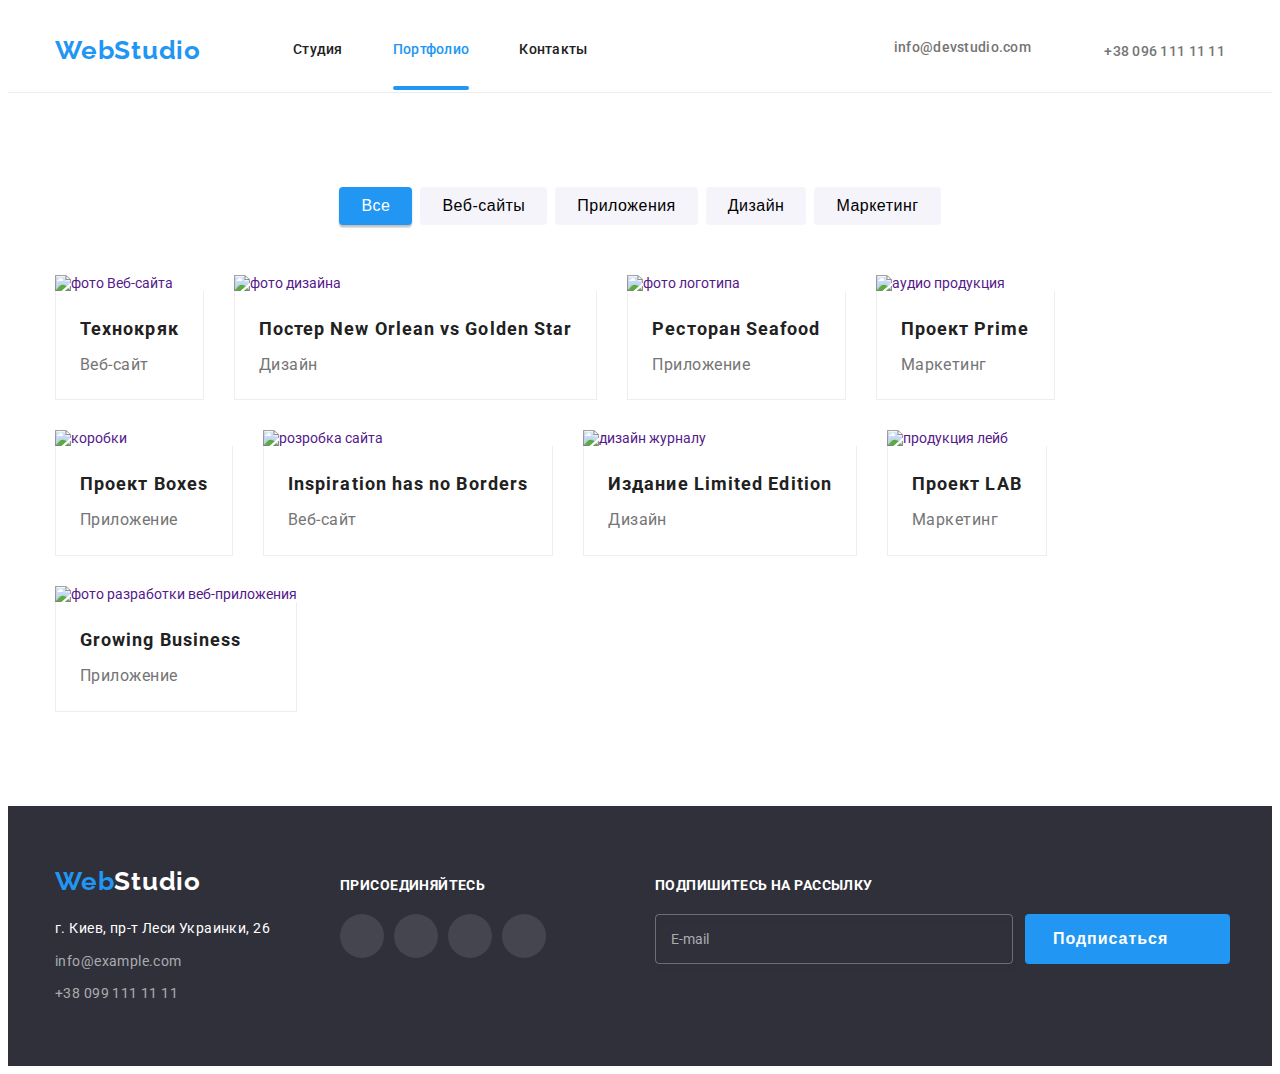
==== commit 20b0fff5: "conversion to BEM (all sections pege index.html )" ====
--- a/portfolio.html
+++ b/portfolio.html
@@ -196,70 +196,73 @@
     </main>
     <!-- блок FUTER -->
     <footer class="footer ">
-      <div class="container  footer-conteiner">
-      <div>
-          <a class="logo footer-page link" href="./index.html"><span class="logo-web">Web</span><span class="footer-logo">Studio</span></a>
-              <address class="footer-content">
-                  <ul class="list">
-                      <li class="address-item"><a class="footer-address link" href="">г. Киев, пр-т Леси Украинки, 26</a></li>
-                      <li class="address-item"><a class="footer-contact link" href="mailto:info@example.com">info@example.com</a></li>
-                      <li class="address-item"><a class="footer-contact link" href="tel:380991111111">+38 099 111 11 11</a></li>
-                  </ul>
-              </address> 
-      </div>
-      <div class="footer-social-list">
-          <h2 class="footer-social-title">присоединяйтесь</h2>
-          <ul class="social list">
-              <li class="social-svg">
-                  <a class="social-link" href="https://www.instagram.com/">
-                  <svg class="social-icon" width="20px" height="20px">
-                      <use href="./images/symbol-defs.svg#icon-instagram"></use>
-                  </svg>
-              </a>
-          </li>
-              <li class="social-svg">
-                  <a class="social-link"  href="https://twitter.com/">
-                      <svg class="social-icon" width="20px" height="20px">
-                          <use href="./images/symbol-defs.svg#icon-twitter"></use>
+      <div class="container footer__conteiner">
+          <div>
+              <a class="logo footer__page link" href="./index.html">Web<span class="logo--white">Studio</span></a>
+                  <address class="footer__content--styly">
+                      <ul class="list">
+                          <li class="footer__item"><a class="footer__address" href="">г. Киев, пр-т Леси Украинки, 26</a></li>
+                          <li class="footer__item"><a class="footer__contact" href="mailto:info@example.com">info@example.com</a></li>
+                          <li class="footer__item"><a class="footer__contact" href="tel:380991111111">+38 099 111 11 11</a></li>
+                      </ul>
+                  </address> 
+          </div>
+          <div class="footer__social">
+              <h2 class="footer__title--font">присоединяйтесь</h2>
+              <ul class="social list">
+                  <li class="social__svg">
+                      <a class="social__link footer__social--color" href="https://www.instagram.com/">
+                      <svg class="social__icon" width="20px" height="20px">
+                          <use href="./images/symbol-defs.svg#icon-instagram"></use>
                       </svg>
                   </a>
-              </li>
-              <li class="social-svg">
-                  <a class="social-link" href="https://www.facebook.com/">
-                      <svg class="social-icon" width="20px" height="20px">
-                          <use href="./images/symbol-defs.svg#icon-facebook"></use>
-                      </svg>
-                  </a>
-              </li>
-              <li class="social-svg">
-                  <a class="social-link" href="https://www.linkedin.com/">
-                      <svg class="social-icon" width="20px" height="20px">
-                          <use href="./images/symbol-defs.svg#icon-linkedin"></use>
-                      </svg>
-                  </a>
-              </li>
-          </ul>
-      </div>
-      <!-- Modal form for footer -->
-      <div class="footer-form">
-        <strong class="footer-form-text">Подпишитесь на рассылку</strong>
-        <form class="footer-form-rotator">
-            <div class="footer-wrap">
-                <input 
-                class="footer-inp" 
-                type="email" 
-                name="footer-email" 
-                id="footer-email" placeholder=" ">
-                    <label for="footer-email" class="email-text">E-mail</label>
-            </div>
-    <button type="submit" class="btn-footer">Подписаться
-        <svg class="icon-postcard" width="24px" height="24px">
-            <use href="./images/symbol-defs.svg#icon-postcard"></use>
-        </svg>
-    </button>
-        </form>
-    </div>
-          </div>            
+                  </li>
+                  <li class="social__svg">
+                      <a class="social__link footer__social--color"  href="https://twitter.com/">
+                          <svg class="social__icon" width="20px" height="20px">
+                              <use href="./images/symbol-defs.svg#icon-twitter"></use>
+                          </svg>
+                      </a>
+                  </li>
+                  <li class="social__svg">
+                      <a class="social__link footer__social--color" href="https://www.facebook.com/">
+                          <svg class="social__icon" width="20px" height="20px">
+                              <use href="./images/symbol-defs.svg#icon-facebook"></use>
+                          </svg>
+                      </a>
+                  </li>
+                  <li class="social__svg">
+                      <a class="social__link footer__social--color" href="https://www.linkedin.com/">
+                          <svg class="social__icon" width="20px" height="20px">
+                              <use href="./images/symbol-defs.svg#icon-linkedin"></use>
+                          </svg>
+                      </a>
+                  </li>
+              </ul>
+          </div>
+
+          <!-- Modal form for footer -->
+
+          <div class="footer-modal">
+              <strong class="footer__title--font">Подпишитесь на рассылку</strong>
+              <form class="footer-form">
+                  <div class="footer-form__wrap">
+                      <input 
+                      class="footer-form__inp" 
+                      type="email" 
+                      name="footer-email" 
+                      id="footer-email" placeholder=" ">
+                          <label for="footer-email" 
+                          class="footer-form__email--text">E-mail</label>
+                  </div>
+          <button type="submit" class="btn footer-form__btn">Подписаться
+              <svg class="footer-form__icon--postcard" width="24px" height="24px">
+                  <use href="./images/symbol-defs.svg#icon-postcard"></use>
+              </svg>
+          </button>
+              </form>
+          </div>
+      </div>            
   </footer>
   </body>
 </html>
--- a/css/main.min.css
+++ b/css/main.min.css
@@ -1 +1 @@
-:root{--primary-bd-color:#E5E5E5;--text-color: #212121;--second-text-color: #757575;--accent-color: #2196F3;--main-color: #FFFFFF;--theme-color: #F5F4FA;--second-theme-color: #2F303A;--fon-color: #F5F4FA;--icons-color:#AFB1B8}.hidden{position:absolute;white-space:nowrap;width:1px;height:1px;overflow:hidden;border:0;padding:0;clip:rect(0 0 0 0);clip-path:inset(50%);margin:-1px}html{box-sizing:border-box}*,*::before,*::after{box-sizing:inherit}h1,h2,h3,h4,h5,h6,p,ul{margin:0;padding:0}img{display:block}.list{list-style:none}a{text-decoration:none}.link{text-decoration:none;color:var(--text-color)}body{font-family:"Roboto",sans-serif;color:var(--text-color);font-size:14px}.section{padding-top:94px;padding-bottom:94px}.container{width:1200px;margin-left:auto;margin-right:auto;padding-left:15px;padding-right:15px}.btn{display:block;padding:10px 32px;border:none;border-radius:4px;cursor:pointer;color:var(--main-color);background-color:var(--accent-color);transition-duration:850ms;transition-timing-function:cubic-bezier(0.4, 0, 0.2, 1);transition-property:color,background-color}.btn:focus,.btn:hover{background:#188ce8;box-shadow:0px 4px 4px rgba(0,0,0,.15);border-radius:4px}.logo{display:block;padding:24px 0;color:#000;font-family:"Raleway",sans-serif;font-weight:700;font-size:26px;line-height:1.19;letter-spacing:.03em}.logo--header{margin-right:92px}.logo--web{color:var(--accent-color)}.logo-studio{color:#000}.backdrop{position:fixed;top:0;left:0;width:100%;height:100%;background-color:rgba(0,0,0,.2);opacity:1;transition:opacity 1250ms cubic-bezier(0.4, 0, 0.2, 1)}.backdrop.is-hidden{opacity:0;pointer-events:none}.backdrop.is-hidden .modal{transform:translate(-50px, -50px) rotate(0deg);transition:transform 1250ms cubic-bezier(0.4, 0, 0.2, 1)}.modal{position:absolute;top:50%;left:50%;transform:translate(-50%, -50%) rotate(360deg);transition:transform 1250ms cubic-bezier(0.4, 0, 0.2, 1);width:528px;padding:40px;background-color:var(--main-color);box-shadow:0px 1px 3px rgba(0,0,0,.12),0px 1px 1px rgba(0,0,0,.14),0px 2px 1px rgba(0,0,0,.2);border-radius:4px}.modal-icon-close{position:absolute;top:8px;right:8px;padding:0px;width:30px;height:30px;border-radius:50%;border:1px solid rgba(0,0,0,.1);background-color:var(--main-color);display:flex;align-items:center;justify-content:center;cursor:pointer}.no-scroll{overflow:hidden}.modal-title{font-weight:700;font-size:20px;line-height:23px;text-align:center;letter-spacing:.03em;color:#212121;margin-bottom:12px}.modal-lable{display:block;margin-bottom:10px;position:relative;font-size:12px;line-height:1.16;letter-spacing:.01em;color:#757575}.modal-input{width:100%;height:40px;border:1px solid rgba(33,33,33,.2);outline:none;border-radius:4px;padding:12px 42px;margin-top:4px}.modal-input:focus+.modal-icon,.modal-input:hover+.modal-icon,.modal-icon-close:hover{fill:var(--accent-color);transition-property:fill;transition-duration:250ms;transition-timing-function:cubic-bezier(0.4, 0, 0.2, 1)}.modal-input:hover,.modal-input:focus,.modal-coments:hover,.modal-coments:focus{border:1px solid #2196f3;transition-property:border;transition-duration:250ms;transition-timing-function:cubic-bezier(0.4, 0, 0.2, 1)}.modal-icon{position:absolute;pointer-events:none;border:none;bottom:11px;left:12px}.modal-message{display:block;margin-bottom:20px}.modal-coments{font-size:14px;line-height:1.16;letter-spacing:.01em;border:1px solid rgba(33,33,33,.2);border-radius:4px;outline:none;height:120px;width:100%;resize:none;padding:12px 16px;margin-top:4px}.modal-coments::placeholder{color:rgba(117,117,117,.5)}.input-check{visibility:hidden}.modal-checkbox-text{display:flex;align-items:center;justify-content:center;margin-bottom:30px}.modal-checkbox-text,.modal-link{font-size:14px;line-height:1.71;letter-spacing:.03em;color:#757575}.modal-checkbox{display:inline-flex;align-items:center;justify-content:center;width:16px;height:15px;margin-right:7px;border-radius:2px;outline:2px solid #212121;outline-offset:-1px;cursor:pointer;transition-property:background-color,outline-offset,outline;transition-duration:250ms;transition-timing-function:cubic-bezier(0.4, 0, 0.2, 1)}.input-check:checked+.modal-checkbox{background-color:#2196f3;outline:2px solid #2196f3}.icon-check{fill:var(--main-color)}.modal-link{color:#2196f3;text-decoration-line:underline}.footer-form{width:570px}.footer-form-text{display:block;margin-bottom:20px;font-weight:700;font-size:14px;line-height:1.16;letter-spacing:.03em;text-transform:uppercase;color:#fff}.footer-form-rotator{display:flex;align-items:center}.footer-wrap{position:relative}.email-text{position:absolute;display:block;top:50%;left:16px;transform:translateY(-50%);color:rgba(255,255,255,.6);transition-property:transform color;transition-duration:250ms;transition-timing-function:cubic-bezier(0.4, 0, 0.2, 1)}.footer-inp:focus+.email-text,.footer-inp:not(:placeholder-shown)+.email-text{top:50%;left:-55px;transform:translateY(-50%);color:var(--accent-color);font-size:17px}.footer-inp{width:358px;height:50px;margin-right:12px;border:1px solid rgba(255,255,255,.3);outline:rgba(0,0,0,0);filter:drop-shadow(0px 4px 4px rgba(0, 0, 0, 0.15));border-radius:4px;background-color:rgba(0,0,0,0);padding-left:16px}.footer-inp{color:rgba(255,255,255,.6)}.footer-inp:focus{border-color:var(--accent-color)}.btn-footer{font-weight:700;font-size:16px;line-height:1.87;display:flex;align-items:center;text-align:center;letter-spacing:.06em;color:#fff;background:#2196f3;box-shadow:0px 4px 4px rgba(0,0,0,.15);border-radius:4px;border:none;padding:10px 28px;cursor:pointer}.icon-postcard{margin-left:10px}.header{border-bottom:1px solid #ececec}.header__container{display:flex;align-items:center}.nav{display:flex;margin-left:auto}.nav .nav__item+.nav__item{margin-left:50px}.nav--icon{margin-right:10px;fill:currentColor;transition-duration:850ms;transition-timing-function:cubic-bezier(0.4, 0, 0.2, 1);transition-property:color,fill}.nav__link{display:block;position:relative;padding:32px 0;font-weight:500;font-size:14px;line-height:1.14;letter-spacing:.02em;color:var(--text-color);transition-duration:850ms;transition-timing-function:cubic-bezier(0.4, 0, 0.2, 1);transition-property:color}.nav__link--current::after{position:absolute;display:block;content:"";width:100%;height:4px;background-color:var(--accent-color);border-radius:2px;bottom:0;left:0;transform:scaleX(0);transition-duration:850ms;transition-timing-function:cubic-bezier(0.4, 0, 0.2, 1);transition-property:transform}.nav__link--current:hover::after{transform:scaleX(1)}.nav__link--activ.nav__link--current::after{transform:scaleX(1);color:var(--accent-color)}.nav__link--contact{color:var(--second-text-color)}.nav__link:hover,.nav__link:focus,.nav__link--contact:focus,.nav__link--contact:hover,.nav__link--activ{color:var(--accent-color)}.nav__link:hover .nav--icon,.nav__link:focus .nav--icon,.nav__link--contact:focus .nav--icon,.nav__link--contact:hover .nav--icon{fill:var(--accent-color)}.section__baner{padding-top:200px;padding-bottom:200px;background-color:var(--second-theme-color);background-image:linear-gradient(rgba(47, 48, 58, 0.4), rgba(47, 48, 58, 0.4)),url(../images/Img-hero-17.jpg);max-width:1600px;margin-left:auto;margin-right:auto}.section__baner--text{margin-bottom:30px;max-width:696px;margin-left:auto;margin-right:auto;font-weight:900;font-size:44px;line-height:1.36;text-align:center;letter-spacing:.06em;text-transform:uppercase;color:var(--main-color)}.section__baner--btn{margin:0 auto;font-weight:700;font-size:16px;line-height:1.87;letter-spacing:.06em}.features{display:flex;flex-wrap:wrap}.features-item{width:270px}.features-item+.features-item{margin-left:30px}.features-svg{display:flex;align-items:center;justify-content:center;height:120px;margin-bottom:30px;background-color:#f5f4fa;border-radius:4px;fill:currentColor}.features-title{margin-bottom:10px;font-weight:700;font-size:14px;line-height:1.14;letter-spacing:.03em;text-transform:uppercase;color:var(--text-color)}.features-text{font-size:14px;line-height:1.71;letter-spacing:.03em;color:var(--second-text-color)}.section-works{display:flex;padding-bottom:94px}.section-title{text-align:center;font-weight:700;font-size:36px;line-height:1.16;letter-spacing:.03em}.works-title{margin-bottom:50px}.works{display:flex;flex-wrap:wrap}.works-item{position:relative;margin-right:30px}.works-item:last-child{margin-right:0px}.supplement-img{position:absolute;bottom:0px;display:flex;align-items:center;justify-content:center;width:100%;height:70px;font-weight:700;line-height:1.14;letter-spacing:.03em;text-transform:uppercase;color:#fff;background-color:rgba(47,48,58,.8)}.section-team{background-color:var(--fon-color)}.team-title{margin-bottom:50px}.card-set{display:flex;flex-wrap:wrap}.card-set>.worker-card{margin-right:30px}.worker-card:last-child{margin-right:0px}.card{padding-top:30px;padding-bottom:30px;background-color:#fff;box-shadow:0px 1px 3px rgba(0,0,0,.12),0px 1px 1px rgba(0,0,0,.14),0px 2px 1px rgba(0,0,0,.2);border-radius:0px 0px 4px 4px}.our-employees{margin-bottom:10px;font-weight:500;font-size:16px;line-height:1.18;text-align:center;letter-spacing:.03em;color:var(--text-color)}.position-work{font-size:16px;line-height:1.18;text-align:center;letter-spacing:.03em;color:var(--second-text-color);margin-bottom:16px}.social{display:flex;justify-content:center}.social-svg{margin-right:10px}.social-svg:last-child{margin-right:0px}.social-link{display:flex;align-items:center;justify-content:center;border-radius:50%;width:44px;height:44px;color:var(--icons-color);transition-property:color,background-color;transition-duration:250ms;transition-timing-function:cubic-bezier(0.4, 0, 0.2, 1)}.social-icon{fill:currentColor}.social-link:hover{background-color:var(--accent-color);color:var(--main-color)}.clients-list{display:flex}.client-item{height:92px;width:170px;margin-right:30px}.client-item:last-child{margin-right:0}.clients-link{display:flex;align-items:center;justify-content:center;width:100%;height:100%;border-radius:4px;border:1px solid var(--icons-color);color:var(--icons-color);transition-property:color,border-color;transition-duration:250ms;transition-timing-function:cubic-bezier(0.4, 0, 0.2, 1)}.contacts-icon{fill:currentColor}.clients-link:hover{color:var(--accent-color);border-color:var(--accent-color)}.footer{padding-top:60px;padding-bottom:60px;background-color:var(--second-theme-color)}.footer-conteiner{display:flex;align-items:baseline}.footer-page{margin:0;padding:0;margin-bottom:20px}.footer-social-list{margin-left:70px;margin-right:auto}.footer-social-title{font-weight:700;font-size:14px;line-height:1.14;letter-spacing:.03em;text-transform:uppercase;color:var(--main-color);margin-bottom:20px}.footer-social-list .social-link{background-color:rgba(255,255,255,.1);transition-property:background-color;transition-duration:250ms;transition-timing-function:cubic-bezier(0.4, 0, 0.2, 1)}.footer-social-list .social-link:hover{background-color:var(--accent-color)}.footer-social-list .social-icon{fill:var(--main-color)}.footer-logo{color:var(--main-color)}.container>.logo{padding:0;margin-bottom:20px}.footer-content{font-style:normal}.address-item+.address-item{margin-top:9px}.footer-address{font-size:14px;line-height:1.7;letter-spacing:.03em;color:var(--main-color)}.footer-contact{font-size:14px;line-height:1.7;letter-spacing:.03em;color:rgba(255,255,255,.6);transition-property:color;transition-duration:250ms;transition-timing-function:cubic-bezier(0.4, 0, 0.2, 1)}.footer-contact:focus,.footer-contact:hover{color:var(--accent-color)}.button-list{display:flex;align-items:center;justify-content:center;margin-bottom:50px}.buttons-item+.buttons-item{margin-left:8px}.project-list{display:flex;flex-wrap:wrap;margin-left:-30px;margin-top:-30px}.project-list>.project-card{margin-left:30px;margin-top:30px}.button-title{padding-top:6px;padding-bottom:6px;padding-left:22px;padding-right:22px;border-radius:4px;border:0;font-weight:500;font-size:16px;line-height:1.6;letter-spacing:.03em;background-color:#f5f4fa;cursor:pointer;transition-property:background-color,color,box-shadow;transition-duration:250ms;transition-timing-function:cubic-bezier(0.4, 0, 0.2, 1)}.button-title:focus,.button-title:hover,.button-title:active,.button-title-active{background-color:var(--accent-color);color:var(--main-color);box-shadow:0px 3px 1px rgba(0,0,0,.1),0px 1px 2px rgba(0,0,0,.08),0px 2px 2px rgba(0,0,0,.12)}.card-container{display:block}.card-container:hover{box-shadow:0px 1px 1px rgba(0,0,0,.12),0px 4px 4px rgba(0,0,0,.06),1px 4px 6px rgba(0,0,0,.16);transition-property:box-shadow;transition-duration:250ms;transition-timing-function:cubic-bezier(0.4, 0, 0.2, 1)}.project-thumb{position:relative;overflow:hidden}.text-card{position:absolute;top:0;padding:63px 24px;font-size:18px;line-height:1.55;letter-spacing:.03em;color:var(--main-color);background-color:rgba(33,150,243,.9);width:100%;height:100%;overflow:auto;transform:translateY(100%);transition-property:transform,background-color,color;transition-duration:250ms;transition-timing-function:cubic-bezier(0.4, 0, 0.2, 1)}.text-card::-webkit-scrollbar{width:12px}.text-card::-webkit-scrollbar-track{background:#ffd500}.text-card::-webkit-scrollbar-thumb{background-color:#005bbb;border-radius:20px;border:3px solid #ffd500}.card-container:hover .text-card{transform:translateY(0)}.card-thumb{padding:20px 24px;border-left:1px solid #eee;border-bottom:1px solid #eee;border-right:1px solid #eee}.project-title-portfolio{margin-bottom:4px;font-weight:700;font-size:18px;line-height:2;letter-spacing:.06em;color:var(--text-color)}.project-title-text{font-size:16px;line-height:1.8;letter-spacing:.03em;color:var(--second-text-color)}/*# sourceMappingURL=main.min.css.map */+:root{--primary-bd-color:#E5E5E5;--text-color: #212121;--second-text-color: #757575;--accent-color: #2196F3;--main-color: #FFFFFF;--theme-color: #F5F4FA;--second-theme-color: #2F303A;--fon-color: #F5F4FA;--icons-color:#AFB1B8}.hidden{position:absolute;white-space:nowrap;width:1px;height:1px;overflow:hidden;border:0;padding:0;clip:rect(0 0 0 0);clip-path:inset(50%);margin:-1px}html{box-sizing:border-box}*,*::before,*::after{box-sizing:inherit}h1,h2,h3,h4,h5,h6,p,ul{margin:0;padding:0}img{display:block}.list{list-style:none}a{text-decoration:none}.link{text-decoration:none;color:var(--text-color)}body{font-family:"Roboto",sans-serif;color:var(--text-color);font-size:14px}.section{padding-top:94px;padding-bottom:94px}.container{width:1200px;margin-left:auto;margin-right:auto;padding-left:15px;padding-right:15px}.btn{display:block;padding:10px 32px;border:none;border-radius:4px;cursor:pointer;color:var(--main-color);background-color:var(--accent-color);transition-duration:250ms;transition-timing-function:cubic-bezier(0.4, 0, 0.2, 1);transition-property:color,background-color}.btn:focus,.btn:hover{background:#188ce8;box-shadow:0px 4px 4px rgba(0,0,0,.15);border-radius:4px}.social{display:flex;justify-content:center}.social__svg{margin-right:10px}.social__svg:last-child{margin-right:0px}.social__link{display:flex;align-items:center;justify-content:center;border-radius:50%;width:44px;height:44px;transition-duration:250ms;transition-timing-function:cubic-bezier(0.4, 0, 0.2, 1);transition-property:color,background-color}.social__icon{fill:currentColor}.logo{display:block;padding:24px 0;color:var(--accent-color);font-family:"Raleway",sans-serif;font-weight:700;font-size:26px;line-height:1.19;letter-spacing:.03em}.logo--header{margin-right:92px}.logo--black{color:#000}.logo--white{color:var(--main-color)}.modal__backdrop{position:fixed;top:0;left:0;width:100%;height:100%;background-color:rgba(0,0,0,.2);opacity:1;transition:opacity 1250ms cubic-bezier(0.4, 0, 0.2, 1)}.is-hidden{opacity:0;pointer-events:none}.is-hidden .modal__window{transform:translate(-50px, -50px) rotate(0deg);transition:transform 1250ms cubic-bezier(0.4, 0, 0.2, 1)}.modal__window{position:absolute;top:50%;left:50%;transform:translate(-50%, -50%) rotate(360deg);transition:transform 1250ms cubic-bezier(0.4, 0, 0.2, 1);width:528px;padding:40px;background-color:var(--main-color);box-shadow:0px 1px 3px rgba(0,0,0,.12),0px 1px 1px rgba(0,0,0,.14),0px 2px 1px rgba(0,0,0,.2);border-radius:4px}.modal-icon-close{position:absolute;top:8px;right:8px;padding:0px;width:30px;height:30px;border-radius:50%;border:1px solid rgba(0,0,0,.1);background-color:var(--main-color);display:flex;align-items:center;justify-content:center;cursor:pointer}.no-scroll{overflow:hidden}.modal-title{font-weight:700;font-size:20px;line-height:23px;text-align:center;letter-spacing:.03em;color:#212121;margin-bottom:12px}.modal-lable{display:block;margin-bottom:10px;position:relative;font-size:12px;line-height:1.16;letter-spacing:.01em;color:#757575}.modal-input{width:100%;height:40px;border:1px solid rgba(33,33,33,.2);outline:none;border-radius:4px;padding:12px 42px;margin-top:4px}.modal-input:focus+.modal-icon,.modal-input:hover+.modal-icon,.modal-icon-close:hover{fill:var(--accent-color);transition-property:fill;transition-duration:250ms;transition-timing-function:cubic-bezier(0.4, 0, 0.2, 1)}.modal-input:hover,.modal-input:focus,.modal-coments:hover,.modal-coments:focus{border:1px solid #2196f3;transition-property:border;transition-duration:250ms;transition-timing-function:cubic-bezier(0.4, 0, 0.2, 1)}.modal-icon{position:absolute;pointer-events:none;border:none;bottom:11px;left:12px}.modal-message{display:block;margin-bottom:20px}.modal-coments{font-size:14px;line-height:1.16;letter-spacing:.01em;border:1px solid rgba(33,33,33,.2);border-radius:4px;outline:none;height:120px;width:100%;resize:none;padding:12px 16px;margin-top:4px}.modal-coments::placeholder{color:rgba(117,117,117,.5)}.input-check{visibility:hidden}.modal-checkbox-text{display:flex;align-items:center;justify-content:center;margin-bottom:30px}.modal-checkbox-text,.modal-link{font-size:14px;line-height:1.71;letter-spacing:.03em;color:#757575}.modal-checkbox{display:inline-flex;align-items:center;justify-content:center;width:16px;height:15px;margin-right:7px;border-radius:2px;outline:2px solid #212121;outline-offset:-1px;cursor:pointer;transition-property:background-color,outline-offset,outline;transition-duration:250ms;transition-timing-function:cubic-bezier(0.4, 0, 0.2, 1)}.input-check:checked+.modal-checkbox{background-color:#2196f3;outline:2px solid #2196f3}.icon-check{fill:var(--main-color)}.modal-link{color:#2196f3;text-decoration-line:underline}.modal__btn{margin:0 auto;font-weight:700;font-size:16px;line-height:1.87;letter-spacing:.06em}.footer-modal{width:570px}.footer-form{display:flex;align-items:center}.footer-form__wrap{position:relative}.footer-form__inp{width:358px;height:50px;margin-right:12px;border:1px solid rgba(255,255,255,.3);outline:rgba(0,0,0,0);filter:drop-shadow(0px 4px 4px rgba(0, 0, 0, 0.15));border-radius:4px;background-color:rgba(0,0,0,0);color:rgba(255,255,255,.6);padding-left:16px}.footer-form__inp:focus{border-color:var(--accent-color)}.footer-form__email--text{position:absolute;display:block;top:50%;left:16px;transform:translateY(-50%);color:rgba(255,255,255,.6);transition-property:transform color;transition-duration:250ms;transition-timing-function:cubic-bezier(0.4, 0, 0.2, 1)}.footer-form__inp:focus+.footer-form__email--text,.footer-form__inp:not(:placeholder-shown)+.footer-form__email--text{top:50%;left:-55px;transform:translateY(-50%);color:var(--accent-color);font-size:17px}.footer-form__btn{font-weight:700;font-size:16px;line-height:1.87;letter-spacing:.06em;display:flex;align-items:center;text-align:center;padding:10px 28px}.footer-form__icon--postcard{margin-left:10px}.section__title{text-align:center;font-weight:700;font-size:36px;line-height:1.16;letter-spacing:.03em}.footer__title--font{display:block;font-weight:700;font-size:14px;line-height:1.14;letter-spacing:.03em;text-transform:uppercase;color:var(--main-color);margin-bottom:20px}.flex-container{display:flex;flex-wrap:wrap}.header{border-bottom:1px solid #ececec}.header__container{display:flex;align-items:center}.nav{display:flex;margin-left:auto}.nav .nav__item+.nav__item{margin-left:50px}.nav--icon{margin-right:10px;fill:currentColor;transition-duration:250ms;transition-timing-function:cubic-bezier(0.4, 0, 0.2, 1);transition-property:color,fill}.nav__link{display:block;position:relative;padding:32px 0;font-weight:500;font-size:14px;line-height:1.14;letter-spacing:.02em;color:var(--text-color);transition-duration:250ms;transition-timing-function:cubic-bezier(0.4, 0, 0.2, 1);transition-property:color}.nav__link--current::after{position:absolute;display:block;content:"";width:100%;height:4px;background-color:var(--accent-color);border-radius:2px;bottom:0;left:0;transform:scaleX(0);transition-duration:250ms;transition-timing-function:cubic-bezier(0.4, 0, 0.2, 1);transition-property:transform}.nav__link--current:hover::after{transform:scaleX(1)}.nav__link--activ.nav__link--current::after{transform:scaleX(1);color:var(--accent-color)}.nav__link--contact{color:var(--second-text-color)}.nav__link:hover,.nav__link:focus,.nav__link--contact:focus,.nav__link--contact:hover,.nav__link--activ{color:var(--accent-color)}.nav__link:hover .nav--icon,.nav__link:focus .nav--icon,.nav__link--contact:focus .nav--icon,.nav__link--contact:hover .nav--icon{fill:var(--accent-color)}.section__baner{padding-top:200px;padding-bottom:200px;background-color:var(--second-theme-color);background-image:linear-gradient(rgba(47, 48, 58, 0.4), rgba(47, 48, 58, 0.4)),url(../images/Img-hero-17.jpg);max-width:1600px;margin-left:auto;margin-right:auto}.section__baner--text{margin-bottom:30px;max-width:696px;margin-left:auto;margin-right:auto;font-weight:900;font-size:44px;line-height:1.36;letter-spacing:.06em;text-align:center;text-transform:uppercase;color:var(--main-color)}.section__baner--btn{margin:0 auto;font-weight:700;font-size:16px;line-height:1.87;letter-spacing:.06em}.features{display:flex;flex-wrap:wrap}.features__item{width:270px}.features .features__item+.features__item{margin-left:30px}.features__svg{display:flex;align-items:center;justify-content:center;height:120px;margin-bottom:30px;background-color:#f5f4fa;border-radius:4px;fill:currentColor}.features__title{margin-bottom:10px;font-weight:700;font-size:14px;line-height:1.14;letter-spacing:.03em;text-transform:uppercase;color:var(--text-color)}.features__text{font-size:14px;line-height:1.71;letter-spacing:.03em;color:var(--second-text-color)}.section-works{display:flex;padding-bottom:94px}.section-works__title{margin-bottom:50px}.section-works__item{margin-right:30px;position:relative}.section-works__item:last-child{margin-right:0px}.section-works__supplement-img{position:absolute;bottom:0px;display:flex;align-items:center;justify-content:center;width:100%;height:70px;font-weight:700;line-height:1.14;letter-spacing:.03em;text-transform:uppercase;color:#fff;background-color:rgba(47,48,58,.8)}.section__team--color{background-color:var(--fon-color)}.section__team--title{margin-bottom:50px}.worker{margin-right:30px}.worker:last-child{margin-right:0px}.worker__card{padding-top:30px;padding-bottom:30px;background-color:#fff;box-shadow:0px 1px 3px rgba(0,0,0,.12),0px 1px 1px rgba(0,0,0,.14),0px 2px 1px rgba(0,0,0,.2);border-radius:0px 0px 4px 4px}.worker--name{margin-bottom:10px;font-weight:500;font-size:16px;line-height:1.18;text-align:center;letter-spacing:.03em;color:var(--text-color)}.worker--position{font-size:16px;line-height:1.18;text-align:center;letter-spacing:.03em;color:var(--second-text-color);margin-bottom:16px}.social__link--color{background-color:rgba(0,0,0,0);color:var(--icons-color)}.social__link--color:hover{background-color:var(--accent-color);color:var(--main-color)}.clients--title{margin-bottom:50px}.clients__item{height:92px;width:170px;margin-right:30px}.clients__item:last-child{margin-right:0}.clients__link{display:flex;align-items:center;justify-content:center;width:100%;height:100%;border-radius:4px;border:1px solid var(--icons-color);color:var(--icons-color);transition-duration:250ms;transition-timing-function:cubic-bezier(0.4, 0, 0.2, 1);transition-property:color,border-color}.clients__link:hover{color:var(--accent-color);border-color:var(--accent-color)}.clients__icon{fill:currentColor}.footer{padding-top:60px;padding-bottom:60px;background-color:var(--second-theme-color)}.footer__conteiner{display:flex;align-items:baseline}.footer__page{margin:0;padding:0;margin-bottom:20px}.footer__content--styly{font-style:normal}.footer__item+.footer__item{margin-top:9px}.footer__address{font-size:14px;line-height:1.7;letter-spacing:.03em;color:var(--main-color)}.footer__contact{font-size:14px;line-height:1.7;letter-spacing:.03em;color:rgba(255,255,255,.6);transition-property:color;transition-duration:250ms;transition-timing-function:cubic-bezier(0.4, 0, 0.2, 1)}.footer__contact:focus,.footer__contact:hover{color:var(--accent-color)}.footer__social{margin-left:70px;margin-right:auto}.footer__social--color{background-color:rgba(255,255,255,.1);color:var(--main-color)}.footer__social--color:hover{background-color:var(--accent-color);color:var(--main-color)}.button-list{display:flex;align-items:center;justify-content:center;margin-bottom:50px}.buttons-item+.buttons-item{margin-left:8px}.project-list{display:flex;flex-wrap:wrap;margin-left:-30px;margin-top:-30px}.project-list>.project-card{margin-left:30px;margin-top:30px}.button-title{padding-top:6px;padding-bottom:6px;padding-left:22px;padding-right:22px;border-radius:4px;border:0;font-weight:500;font-size:16px;line-height:1.6;letter-spacing:.03em;background-color:#f5f4fa;cursor:pointer;transition-property:background-color,color,box-shadow;transition-duration:250ms;transition-timing-function:cubic-bezier(0.4, 0, 0.2, 1)}.button-title:focus,.button-title:hover,.button-title:active,.button-title-active{background-color:var(--accent-color);color:var(--main-color);box-shadow:0px 3px 1px rgba(0,0,0,.1),0px 1px 2px rgba(0,0,0,.08),0px 2px 2px rgba(0,0,0,.12)}.card-container{display:block}.card-container:hover{box-shadow:0px 1px 1px rgba(0,0,0,.12),0px 4px 4px rgba(0,0,0,.06),1px 4px 6px rgba(0,0,0,.16);transition-property:box-shadow;transition-duration:250ms;transition-timing-function:cubic-bezier(0.4, 0, 0.2, 1)}.project-thumb{position:relative;overflow:hidden}.text-card{position:absolute;top:0;padding:63px 24px;font-size:18px;line-height:1.55;letter-spacing:.03em;color:var(--main-color);background-color:rgba(33,150,243,.9);width:100%;height:100%;overflow:auto;transform:translateY(100%);transition-property:transform,background-color,color;transition-duration:250ms;transition-timing-function:cubic-bezier(0.4, 0, 0.2, 1)}.text-card::-webkit-scrollbar{width:12px}.text-card::-webkit-scrollbar-track{background:#ffd500}.text-card::-webkit-scrollbar-thumb{background-color:#005bbb;border-radius:20px;border:3px solid #ffd500}.card-container:hover .text-card{transform:translateY(0)}.card-thumb{padding:20px 24px;border-left:1px solid #eee;border-bottom:1px solid #eee;border-right:1px solid #eee}.project-title-portfolio{margin-bottom:4px;font-weight:700;font-size:18px;line-height:2;letter-spacing:.06em;color:var(--text-color)}.project-title-text{font-size:16px;line-height:1.8;letter-spacing:.03em;color:var(--second-text-color)}/*# sourceMappingURL=main.min.css.map */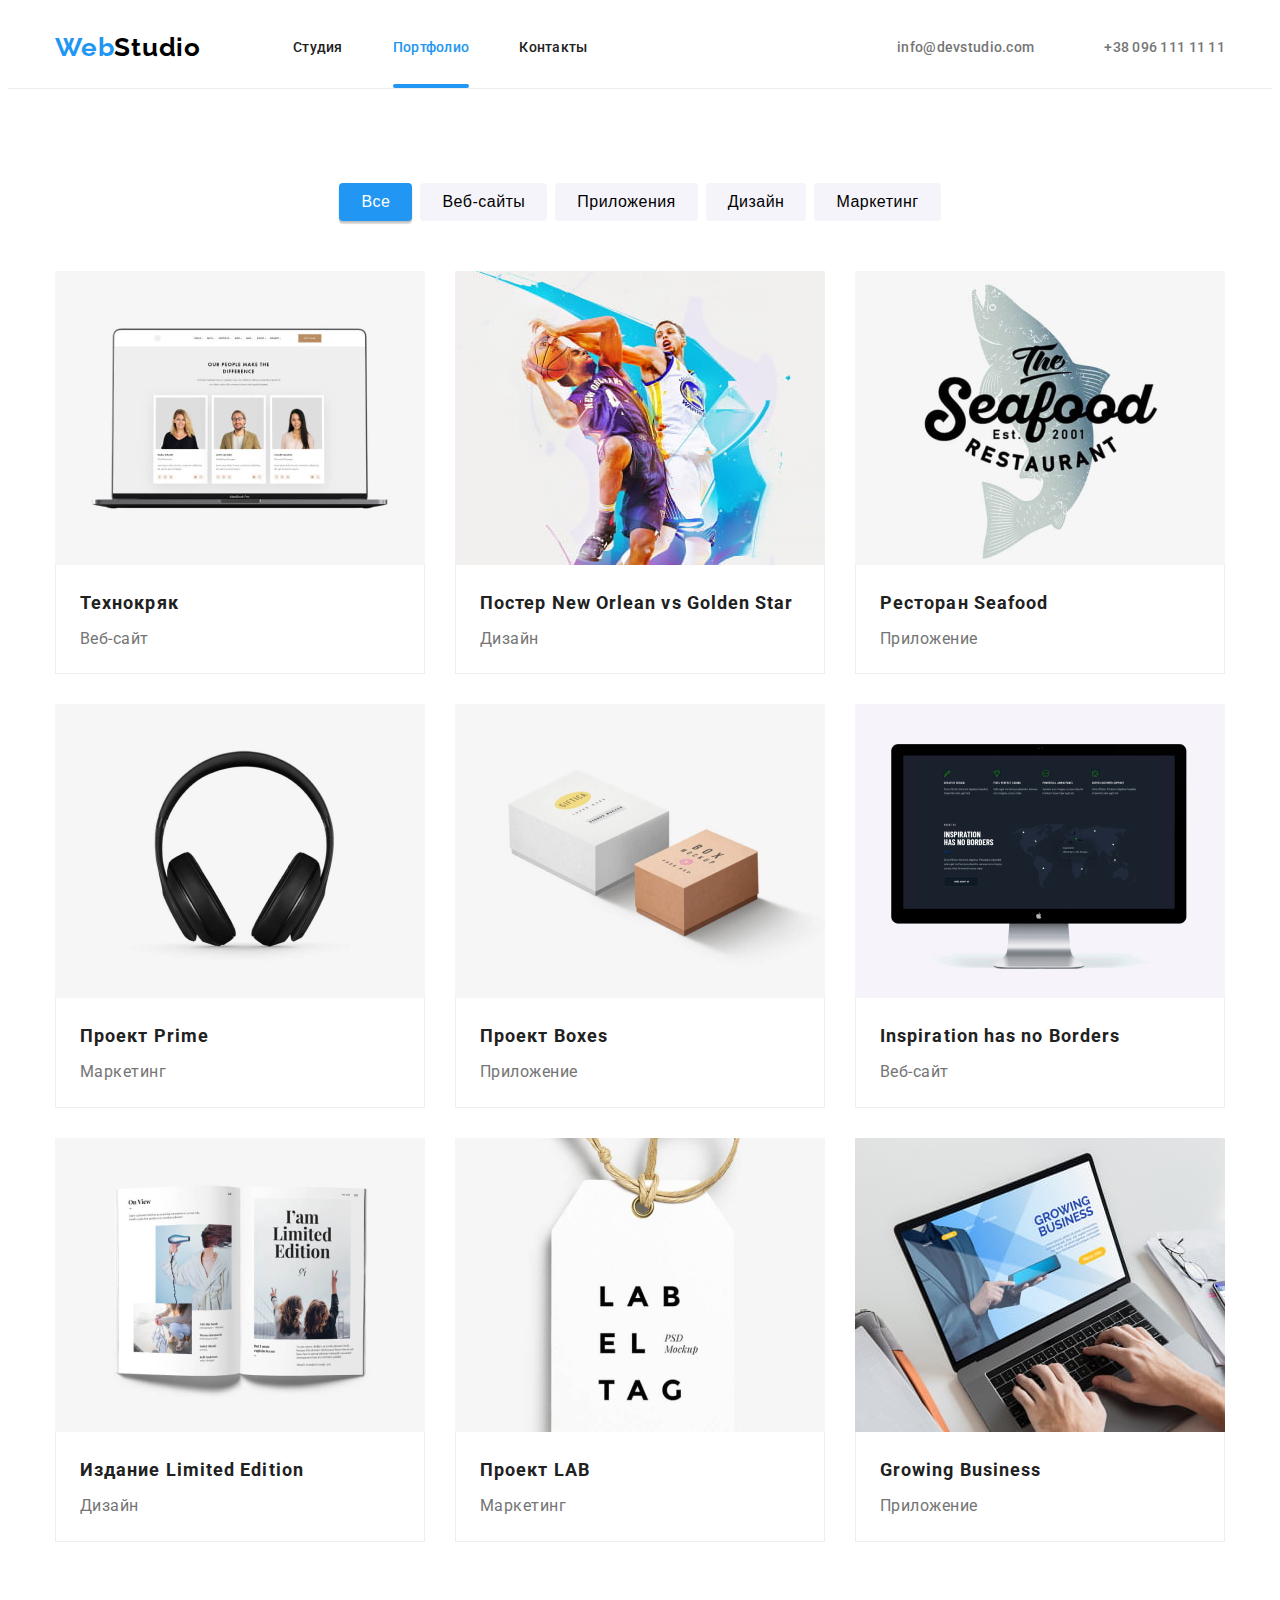
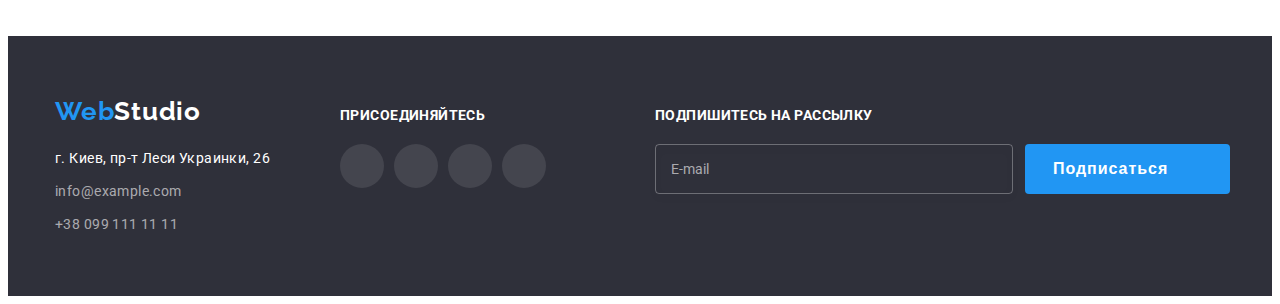
==== commit 51a77a10: "conversion to BEM (modal window)  and bug fixes" ====
--- a/portfolio.html
+++ b/portfolio.html
@@ -1,5 +1,5 @@
 <!DOCTYPE html>
-<html lang="en">
+<html lang="ru">
   <head>
     <meta charset="UTF-8" />
     <meta http-equiv="X-UA-Compatible" content="IE=edge" />
@@ -23,37 +23,34 @@
   <body>
     <!-- шапка сайта HEADER -->
     <header class="header">
-      <!-- блок навігація HEADER -->
       <div class="container header__container">
-        <nav class="header__container">
-          <!-- логотип logo -->
-          <a class="logo logo--header" href="./index.html"><span class="logo-web">Web</span>Studio</a>
-          <!-- посилання на сорінки -->
-          <ul class="list nav">
-            <li class="nav__item"><a class="nav__link nav__link--current" href="./index.html">Студия</a></li>
-            <li class="nav__item">
-              <a class="nav__link nav__link--current nav__link--activ" href="./portfolio.html">Портфолио</a>
-            </li>
-            <li class="nav__item"><a class="nav__link nav__link--current" href="">Контакты</a></li>
-          </ul>
-        </nav>
-        <!-- блок с контактами Contact block -->
-        <ul class="list nav">
-          <li class="nav__item">
-              <a class="nav__link nav__link--contact" href="mailto:info@devstudio.com">
-                  <svg class="nav--icon" width="16px" height="12px">
-                      <use href="./images/symbol-defs.svg#icon-envelope"></use>
-                  </svg>
-                  info@devstudio.com</a></li>
-          <li class="nav__item">
-              <a class="nav__link nav__link--contact" href="tel:380961111111">
-                  <svg class="nav--icon" width="10px" height="16px">
-                      <use href="./images/symbol-defs.svg#icon-smartphone"></use>
-                  </svg>
-                  +38 096 111 11 11</a></li>
-      </ul>
+          <nav class="nav">
+              <!-- логотип logo -->
+              <a class="logo logo__header" href="./index.html">Web<span class="logo__header--black">Studio</span></a>
+              <!-- посилання на сорінки Nav-menu block -->
+              <ul class="list nav__menu">
+                  <li class="nav__item"><a class="nav__link" href="./index.html">Студия</a></li>
+                  <li class="nav__item"><a class="nav__link nav__link--activ" href="./portfolio.html">Портфолио</a></li>
+                  <li class="nav__item"><a class="nav__link" href="">Контакты</a></li>
+              </ul>
+          </nav>
+          <!-- блок с контактами Contact block -->
+              <ul class="list contact">
+                  <li class="contact__item">
+                      <a class="contact__link" href="mailto:info@devstudio.com">
+                          <svg class="contact__link--icon" width="16px" height="12px">
+                              <use href="./images/symbol-defs.svg#icon-envelope"></use>
+                          </svg>
+                          info@devstudio.com</a></li>
+                  <li class="contact__item">
+                      <a class="contact__link" href="tel:380961111111">
+                          <svg class="contact__link--icon" width="10px" height="16px">
+                              <use href="./images/symbol-defs.svg#icon-smartphone"></use>
+                          </svg>
+                          +38 096 111 11 11</a></li>
+              </ul>
       </div>
-    </header>
+  </header>
     <!-- MAIN CONTENT PORTFOLIO -->
     <main>
       <!-- projects block -->
@@ -85,7 +82,7 @@
             <li class="project-card">
               <a class="card-container" href="">
                 <div class="project-thumb">
-                <img src="./images/img-8.jpg" alt="фото Веб-сайта" />
+                <img src="./images/card-1.jpg" alt="фото Веб-сайта" />
                   <p class="text-card">Ресурс предлагает комплексные предложения с разным уровнем функционала и сервисов. Все это позволит посетителю получить исчерпывающие сведения о компании или частном лице.</p>
                 </div>
                 <div class="card-thumb">
@@ -97,7 +94,7 @@
             <li class="project-card">
               <a class="card-container" href="">
                 <div class="project-thumb">
-                  <img src="./images/img-9.jpg" alt="фото дизайна" />
+                  <img src="./images/card-2.jpg" alt="фото дизайна" />
                   <p class="text-card">Ресурс предлагает комплексные предложения с разным уровнем функционала и сервисов. Все это позволит посетителю получить исчерпывающие сведения о компании или частном лице.</p>
                 </div>
                 <div class="card-thumb">
@@ -109,7 +106,7 @@
             <li class="project-card">
               <a class="card-container" href="">
                 <div class="project-thumb">
-                <img src="./images/img-10.jpg" alt="фото логотипа" />
+                <img src="./images/card-3.jpg" alt="фото логотипа" />
                   <p class="text-card">Ресурс предлагает комплексные предложения с разным уровнем функционала и сервисов. Все это позволит посетителю получить исчерпывающие сведения о компании или частном лице.</p>
                 </div>
                 <div class="card-thumb">
@@ -121,7 +118,7 @@
             <li class="project-card">
               <a class="card-container" href="">
                 <div class="project-thumb">
-                <img src="./images/img-11.jpg" alt="аудио продукция" />
+                <img src="./images/card-4.jpg" alt="аудио продукция" />
                   <p class="text-card">Ресурс предлагает комплексные предложения с разным уровнем функционала и сервисов. Все это позволит посетителю получить исчерпывающие сведения о компании или частном лице.</p>
                 </div>
                 <div class="card-thumb">
@@ -133,7 +130,7 @@
             <li class="project-card">
               <a class="card-container" href="">
                 <div class="project-thumb">
-                <img src="./images/img-12.jpg" alt="коробки" />
+                <img src="./images/card-5.jpg" alt="коробки" />
                   <p class="text-card">Ресурс предлагает комплексные предложения с разным уровнем функционала и сервисов. Все это позволит посетителю получить исчерпывающие сведения о компании или частном лице.</p>
                 </div>
                 <div class="card-thumb">
@@ -145,7 +142,7 @@
             <li class="project-card">
               <a class="card-container" href="">
                 <div class="project-thumb">
-                <img src="./images/img-13.jpg" alt="розробка сайта " />
+                <img src="./images/card-6.jpg" alt="розробка сайта " />
                   <p class="text-card">Ресурс предлагает комплексные предложения с разным уровнем функционала и сервисов. Все это позволит посетителю получить исчерпывающие сведения о компании или частном лице.</p>
                 </div>
                 <div class="card-thumb">
@@ -157,7 +154,7 @@
             <li class="project-card">
               <a class="card-container" href="">
                 <div class="project-thumb">
-                <img src="./images/img-14.jpg" alt="дизайн журналу " />
+                <img src="./images/card-7.jpg" alt="дизайн журналу " />
                   <p class="text-card">Ресурс предлагает комплексные предложения с разным уровнем функционала и сервисов. Все это позволит посетителю получить исчерпывающие сведения о компании или частном лице.</p>
                 </div>
                 <div class="card-thumb">
@@ -169,7 +166,7 @@
             <li class="project-card">
               <a class="card-container" href="">
                 <div class="project-thumb">
-                <img src="./images/img-15.jpg" alt="продукция лейб " />
+                <img src="./images/card-8.jpg" alt="продукция лейб " />
                   <p class="text-card">Ресурс предлагает комплексные предложения с разным уровнем функционала и сервисов. Все это позволит посетителю получить исчерпывающие сведения о компании или частном лице.</p>
                 </div>
                 <div class="card-thumb">
@@ -181,7 +178,7 @@
             <li class="project-card">
               <a class="card-container" href="">
                 <div class="project-thumb">
-                <img src="./images/img-16.jpg" alt="фото разработки веб-приложения " />
+                <img src="./images/card-9.jpg" alt="фото разработки веб-приложения " />
                   <p class="text-card">Ресурс предлагает комплексные предложения с разным уровнем функционала и сервисов. Все это позволит посетителю получить исчерпывающие сведения о компании или частном лице.</p>
                 </div>
                 <div class="card-thumb">
@@ -194,45 +191,47 @@
         </div>
       </section>
     </main>
-    <!-- блок FUTER -->
+
+    <!-- блок FOOTER -->
+    
     <footer class="footer ">
       <div class="container footer__conteiner">
-          <div>
-              <a class="logo footer__page link" href="./index.html">Web<span class="logo--white">Studio</span></a>
-                  <address class="footer__content--styly">
+          <div class="footer__page">
+              <a class="logo logo__footer" href="./index.html">Web<span class="logo__footer--white">Studio</span></a>
+                  <address class="footer-address">
                       <ul class="list">
-                          <li class="footer__item"><a class="footer__address" href="">г. Киев, пр-т Леси Украинки, 26</a></li>
-                          <li class="footer__item"><a class="footer__contact" href="mailto:info@example.com">info@example.com</a></li>
-                          <li class="footer__item"><a class="footer__contact" href="tel:380991111111">+38 099 111 11 11</a></li>
+                          <li class="footer-address__item"><a class="footer-address__map-address" href="">г. Киев, пр-т Леси Украинки, 26</a></li>
+                          <li class="footer-address__item"><a class="footer-address__contact" href="mailto:info@example.com">info@example.com</a></li>
+                          <li class="footer-address__item"><a class="footer-address__contact" href="tel:380991111111">+38 099 111 11 11</a></li>
                       </ul>
                   </address> 
           </div>
-          <div class="footer__social">
-              <h2 class="footer__title--font">присоединяйтесь</h2>
+          <div class="footer-social">
+              <h2 class="footer-social__title">присоединяйтесь</h2>
               <ul class="social list">
                   <li class="social__svg">
-                      <a class="social__link footer__social--color" href="https://www.instagram.com/">
+                      <a class="social__link social__link--footer" href="https://www.instagram.com/">
                       <svg class="social__icon" width="20px" height="20px">
                           <use href="./images/symbol-defs.svg#icon-instagram"></use>
                       </svg>
                   </a>
                   </li>
                   <li class="social__svg">
-                      <a class="social__link footer__social--color"  href="https://twitter.com/">
+                      <a class="social__link social__link--footer"  href="https://twitter.com/">
                           <svg class="social__icon" width="20px" height="20px">
                               <use href="./images/symbol-defs.svg#icon-twitter"></use>
                           </svg>
                       </a>
                   </li>
                   <li class="social__svg">
-                      <a class="social__link footer__social--color" href="https://www.facebook.com/">
+                      <a class="social__link social__link--footer" href="https://www.facebook.com/">
                           <svg class="social__icon" width="20px" height="20px">
                               <use href="./images/symbol-defs.svg#icon-facebook"></use>
                           </svg>
                       </a>
                   </li>
                   <li class="social__svg">
-                      <a class="social__link footer__social--color" href="https://www.linkedin.com/">
+                      <a class="social__link social__link--footer" href="https://www.linkedin.com/">
                           <svg class="social__icon" width="20px" height="20px">
                               <use href="./images/symbol-defs.svg#icon-linkedin"></use>
                           </svg>
@@ -241,22 +240,22 @@
               </ul>
           </div>
 
-          <!-- Modal form for footer -->
+          <!-- MODAL FORM FOR FOOTER -->
 
           <div class="footer-modal">
-              <strong class="footer__title--font">Подпишитесь на рассылку</strong>
+              <strong class="footer-modal__title">Подпишитесь на рассылку</strong>
               <form class="footer-form">
-                  <div class="footer-form__wrap">
+                  <div class="footer-form__wrapper">
                       <input 
                       class="footer-form__inp" 
                       type="email" 
                       name="footer-email" 
                       id="footer-email" placeholder=" ">
                           <label for="footer-email" 
-                          class="footer-form__email--text">E-mail</label>
+                          class="footer-form__email">E-mail</label>
                   </div>
           <button type="submit" class="btn footer-form__btn">Подписаться
-              <svg class="footer-form__icon--postcard" width="24px" height="24px">
+              <svg class="footer-form__icon" width="24px" height="24px">
                   <use href="./images/symbol-defs.svg#icon-postcard"></use>
               </svg>
           </button>
--- a/css/main.min.css
+++ b/css/main.min.css
@@ -1 +1 @@
-:root{--primary-bd-color:#E5E5E5;--text-color: #212121;--second-text-color: #757575;--accent-color: #2196F3;--main-color: #FFFFFF;--theme-color: #F5F4FA;--second-theme-color: #2F303A;--fon-color: #F5F4FA;--icons-color:#AFB1B8}.hidden{position:absolute;white-space:nowrap;width:1px;height:1px;overflow:hidden;border:0;padding:0;clip:rect(0 0 0 0);clip-path:inset(50%);margin:-1px}html{box-sizing:border-box}*,*::before,*::after{box-sizing:inherit}h1,h2,h3,h4,h5,h6,p,ul{margin:0;padding:0}img{display:block}.list{list-style:none}a{text-decoration:none}.link{text-decoration:none;color:var(--text-color)}body{font-family:"Roboto",sans-serif;color:var(--text-color);font-size:14px}.section{padding-top:94px;padding-bottom:94px}.container{width:1200px;margin-left:auto;margin-right:auto;padding-left:15px;padding-right:15px}.btn{display:block;padding:10px 32px;border:none;border-radius:4px;cursor:pointer;color:var(--main-color);background-color:var(--accent-color);transition-duration:250ms;transition-timing-function:cubic-bezier(0.4, 0, 0.2, 1);transition-property:color,background-color}.btn:focus,.btn:hover{background:#188ce8;box-shadow:0px 4px 4px rgba(0,0,0,.15);border-radius:4px}.social{display:flex;justify-content:center}.social__svg{margin-right:10px}.social__svg:last-child{margin-right:0px}.social__link{display:flex;align-items:center;justify-content:center;border-radius:50%;width:44px;height:44px;transition-duration:250ms;transition-timing-function:cubic-bezier(0.4, 0, 0.2, 1);transition-property:color,background-color}.social__icon{fill:currentColor}.logo{display:block;padding:24px 0;color:var(--accent-color);font-family:"Raleway",sans-serif;font-weight:700;font-size:26px;line-height:1.19;letter-spacing:.03em}.logo--header{margin-right:92px}.logo--black{color:#000}.logo--white{color:var(--main-color)}.modal__backdrop{position:fixed;top:0;left:0;width:100%;height:100%;background-color:rgba(0,0,0,.2);opacity:1;transition:opacity 1250ms cubic-bezier(0.4, 0, 0.2, 1)}.is-hidden{opacity:0;pointer-events:none}.is-hidden .modal__window{transform:translate(-50px, -50px) rotate(0deg);transition:transform 1250ms cubic-bezier(0.4, 0, 0.2, 1)}.modal__window{position:absolute;top:50%;left:50%;transform:translate(-50%, -50%) rotate(360deg);transition:transform 1250ms cubic-bezier(0.4, 0, 0.2, 1);width:528px;padding:40px;background-color:var(--main-color);box-shadow:0px 1px 3px rgba(0,0,0,.12),0px 1px 1px rgba(0,0,0,.14),0px 2px 1px rgba(0,0,0,.2);border-radius:4px}.modal-icon-close{position:absolute;top:8px;right:8px;padding:0px;width:30px;height:30px;border-radius:50%;border:1px solid rgba(0,0,0,.1);background-color:var(--main-color);display:flex;align-items:center;justify-content:center;cursor:pointer}.no-scroll{overflow:hidden}.modal-title{font-weight:700;font-size:20px;line-height:23px;text-align:center;letter-spacing:.03em;color:#212121;margin-bottom:12px}.modal-lable{display:block;margin-bottom:10px;position:relative;font-size:12px;line-height:1.16;letter-spacing:.01em;color:#757575}.modal-input{width:100%;height:40px;border:1px solid rgba(33,33,33,.2);outline:none;border-radius:4px;padding:12px 42px;margin-top:4px}.modal-input:focus+.modal-icon,.modal-input:hover+.modal-icon,.modal-icon-close:hover{fill:var(--accent-color);transition-property:fill;transition-duration:250ms;transition-timing-function:cubic-bezier(0.4, 0, 0.2, 1)}.modal-input:hover,.modal-input:focus,.modal-coments:hover,.modal-coments:focus{border:1px solid #2196f3;transition-property:border;transition-duration:250ms;transition-timing-function:cubic-bezier(0.4, 0, 0.2, 1)}.modal-icon{position:absolute;pointer-events:none;border:none;bottom:11px;left:12px}.modal-message{display:block;margin-bottom:20px}.modal-coments{font-size:14px;line-height:1.16;letter-spacing:.01em;border:1px solid rgba(33,33,33,.2);border-radius:4px;outline:none;height:120px;width:100%;resize:none;padding:12px 16px;margin-top:4px}.modal-coments::placeholder{color:rgba(117,117,117,.5)}.input-check{visibility:hidden}.modal-checkbox-text{display:flex;align-items:center;justify-content:center;margin-bottom:30px}.modal-checkbox-text,.modal-link{font-size:14px;line-height:1.71;letter-spacing:.03em;color:#757575}.modal-checkbox{display:inline-flex;align-items:center;justify-content:center;width:16px;height:15px;margin-right:7px;border-radius:2px;outline:2px solid #212121;outline-offset:-1px;cursor:pointer;transition-property:background-color,outline-offset,outline;transition-duration:250ms;transition-timing-function:cubic-bezier(0.4, 0, 0.2, 1)}.input-check:checked+.modal-checkbox{background-color:#2196f3;outline:2px solid #2196f3}.icon-check{fill:var(--main-color)}.modal-link{color:#2196f3;text-decoration-line:underline}.modal__btn{margin:0 auto;font-weight:700;font-size:16px;line-height:1.87;letter-spacing:.06em}.footer-modal{width:570px}.footer-form{display:flex;align-items:center}.footer-form__wrap{position:relative}.footer-form__inp{width:358px;height:50px;margin-right:12px;border:1px solid rgba(255,255,255,.3);outline:rgba(0,0,0,0);filter:drop-shadow(0px 4px 4px rgba(0, 0, 0, 0.15));border-radius:4px;background-color:rgba(0,0,0,0);color:rgba(255,255,255,.6);padding-left:16px}.footer-form__inp:focus{border-color:var(--accent-color)}.footer-form__email--text{position:absolute;display:block;top:50%;left:16px;transform:translateY(-50%);color:rgba(255,255,255,.6);transition-property:transform color;transition-duration:250ms;transition-timing-function:cubic-bezier(0.4, 0, 0.2, 1)}.footer-form__inp:focus+.footer-form__email--text,.footer-form__inp:not(:placeholder-shown)+.footer-form__email--text{top:50%;left:-55px;transform:translateY(-50%);color:var(--accent-color);font-size:17px}.footer-form__btn{font-weight:700;font-size:16px;line-height:1.87;letter-spacing:.06em;display:flex;align-items:center;text-align:center;padding:10px 28px}.footer-form__icon--postcard{margin-left:10px}.section__title{text-align:center;font-weight:700;font-size:36px;line-height:1.16;letter-spacing:.03em}.footer__title--font{display:block;font-weight:700;font-size:14px;line-height:1.14;letter-spacing:.03em;text-transform:uppercase;color:var(--main-color);margin-bottom:20px}.flex-container{display:flex;flex-wrap:wrap}.header{border-bottom:1px solid #ececec}.header__container{display:flex;align-items:center}.nav{display:flex;margin-left:auto}.nav .nav__item+.nav__item{margin-left:50px}.nav--icon{margin-right:10px;fill:currentColor;transition-duration:250ms;transition-timing-function:cubic-bezier(0.4, 0, 0.2, 1);transition-property:color,fill}.nav__link{display:block;position:relative;padding:32px 0;font-weight:500;font-size:14px;line-height:1.14;letter-spacing:.02em;color:var(--text-color);transition-duration:250ms;transition-timing-function:cubic-bezier(0.4, 0, 0.2, 1);transition-property:color}.nav__link--current::after{position:absolute;display:block;content:"";width:100%;height:4px;background-color:var(--accent-color);border-radius:2px;bottom:0;left:0;transform:scaleX(0);transition-duration:250ms;transition-timing-function:cubic-bezier(0.4, 0, 0.2, 1);transition-property:transform}.nav__link--current:hover::after{transform:scaleX(1)}.nav__link--activ.nav__link--current::after{transform:scaleX(1);color:var(--accent-color)}.nav__link--contact{color:var(--second-text-color)}.nav__link:hover,.nav__link:focus,.nav__link--contact:focus,.nav__link--contact:hover,.nav__link--activ{color:var(--accent-color)}.nav__link:hover .nav--icon,.nav__link:focus .nav--icon,.nav__link--contact:focus .nav--icon,.nav__link--contact:hover .nav--icon{fill:var(--accent-color)}.section__baner{padding-top:200px;padding-bottom:200px;background-color:var(--second-theme-color);background-image:linear-gradient(rgba(47, 48, 58, 0.4), rgba(47, 48, 58, 0.4)),url(../images/Img-hero-17.jpg);max-width:1600px;margin-left:auto;margin-right:auto}.section__baner--text{margin-bottom:30px;max-width:696px;margin-left:auto;margin-right:auto;font-weight:900;font-size:44px;line-height:1.36;letter-spacing:.06em;text-align:center;text-transform:uppercase;color:var(--main-color)}.section__baner--btn{margin:0 auto;font-weight:700;font-size:16px;line-height:1.87;letter-spacing:.06em}.features{display:flex;flex-wrap:wrap}.features__item{width:270px}.features .features__item+.features__item{margin-left:30px}.features__svg{display:flex;align-items:center;justify-content:center;height:120px;margin-bottom:30px;background-color:#f5f4fa;border-radius:4px;fill:currentColor}.features__title{margin-bottom:10px;font-weight:700;font-size:14px;line-height:1.14;letter-spacing:.03em;text-transform:uppercase;color:var(--text-color)}.features__text{font-size:14px;line-height:1.71;letter-spacing:.03em;color:var(--second-text-color)}.section-works{display:flex;padding-bottom:94px}.section-works__title{margin-bottom:50px}.section-works__item{margin-right:30px;position:relative}.section-works__item:last-child{margin-right:0px}.section-works__supplement-img{position:absolute;bottom:0px;display:flex;align-items:center;justify-content:center;width:100%;height:70px;font-weight:700;line-height:1.14;letter-spacing:.03em;text-transform:uppercase;color:#fff;background-color:rgba(47,48,58,.8)}.section__team--color{background-color:var(--fon-color)}.section__team--title{margin-bottom:50px}.worker{margin-right:30px}.worker:last-child{margin-right:0px}.worker__card{padding-top:30px;padding-bottom:30px;background-color:#fff;box-shadow:0px 1px 3px rgba(0,0,0,.12),0px 1px 1px rgba(0,0,0,.14),0px 2px 1px rgba(0,0,0,.2);border-radius:0px 0px 4px 4px}.worker--name{margin-bottom:10px;font-weight:500;font-size:16px;line-height:1.18;text-align:center;letter-spacing:.03em;color:var(--text-color)}.worker--position{font-size:16px;line-height:1.18;text-align:center;letter-spacing:.03em;color:var(--second-text-color);margin-bottom:16px}.social__link--color{background-color:rgba(0,0,0,0);color:var(--icons-color)}.social__link--color:hover{background-color:var(--accent-color);color:var(--main-color)}.clients--title{margin-bottom:50px}.clients__item{height:92px;width:170px;margin-right:30px}.clients__item:last-child{margin-right:0}.clients__link{display:flex;align-items:center;justify-content:center;width:100%;height:100%;border-radius:4px;border:1px solid var(--icons-color);color:var(--icons-color);transition-duration:250ms;transition-timing-function:cubic-bezier(0.4, 0, 0.2, 1);transition-property:color,border-color}.clients__link:hover{color:var(--accent-color);border-color:var(--accent-color)}.clients__icon{fill:currentColor}.footer{padding-top:60px;padding-bottom:60px;background-color:var(--second-theme-color)}.footer__conteiner{display:flex;align-items:baseline}.footer__page{margin:0;padding:0;margin-bottom:20px}.footer__content--styly{font-style:normal}.footer__item+.footer__item{margin-top:9px}.footer__address{font-size:14px;line-height:1.7;letter-spacing:.03em;color:var(--main-color)}.footer__contact{font-size:14px;line-height:1.7;letter-spacing:.03em;color:rgba(255,255,255,.6);transition-property:color;transition-duration:250ms;transition-timing-function:cubic-bezier(0.4, 0, 0.2, 1)}.footer__contact:focus,.footer__contact:hover{color:var(--accent-color)}.footer__social{margin-left:70px;margin-right:auto}.footer__social--color{background-color:rgba(255,255,255,.1);color:var(--main-color)}.footer__social--color:hover{background-color:var(--accent-color);color:var(--main-color)}.button-list{display:flex;align-items:center;justify-content:center;margin-bottom:50px}.buttons-item+.buttons-item{margin-left:8px}.project-list{display:flex;flex-wrap:wrap;margin-left:-30px;margin-top:-30px}.project-list>.project-card{margin-left:30px;margin-top:30px}.button-title{padding-top:6px;padding-bottom:6px;padding-left:22px;padding-right:22px;border-radius:4px;border:0;font-weight:500;font-size:16px;line-height:1.6;letter-spacing:.03em;background-color:#f5f4fa;cursor:pointer;transition-property:background-color,color,box-shadow;transition-duration:250ms;transition-timing-function:cubic-bezier(0.4, 0, 0.2, 1)}.button-title:focus,.button-title:hover,.button-title:active,.button-title-active{background-color:var(--accent-color);color:var(--main-color);box-shadow:0px 3px 1px rgba(0,0,0,.1),0px 1px 2px rgba(0,0,0,.08),0px 2px 2px rgba(0,0,0,.12)}.card-container{display:block}.card-container:hover{box-shadow:0px 1px 1px rgba(0,0,0,.12),0px 4px 4px rgba(0,0,0,.06),1px 4px 6px rgba(0,0,0,.16);transition-property:box-shadow;transition-duration:250ms;transition-timing-function:cubic-bezier(0.4, 0, 0.2, 1)}.project-thumb{position:relative;overflow:hidden}.text-card{position:absolute;top:0;padding:63px 24px;font-size:18px;line-height:1.55;letter-spacing:.03em;color:var(--main-color);background-color:rgba(33,150,243,.9);width:100%;height:100%;overflow:auto;transform:translateY(100%);transition-property:transform,background-color,color;transition-duration:250ms;transition-timing-function:cubic-bezier(0.4, 0, 0.2, 1)}.text-card::-webkit-scrollbar{width:12px}.text-card::-webkit-scrollbar-track{background:#ffd500}.text-card::-webkit-scrollbar-thumb{background-color:#005bbb;border-radius:20px;border:3px solid #ffd500}.card-container:hover .text-card{transform:translateY(0)}.card-thumb{padding:20px 24px;border-left:1px solid #eee;border-bottom:1px solid #eee;border-right:1px solid #eee}.project-title-portfolio{margin-bottom:4px;font-weight:700;font-size:18px;line-height:2;letter-spacing:.06em;color:var(--text-color)}.project-title-text{font-size:16px;line-height:1.8;letter-spacing:.03em;color:var(--second-text-color)}/*# sourceMappingURL=main.min.css.map */+:root{--primary-bd-color:#E5E5E5;--text-color: #212121;--second-text-color: #757575;--accent-color: #2196F3;--main-color: #FFFFFF;--theme-color: #F5F4FA;--second-theme-color: #2F303A;--fon-color: #F5F4FA;--icons-color:#AFB1B8}.hidden{position:absolute;white-space:nowrap;width:1px;height:1px;overflow:hidden;border:0;padding:0;clip:rect(0 0 0 0);clip-path:inset(50%);margin:-1px}html{box-sizing:border-box}*,*::before,*::after{box-sizing:inherit}h1,h2,h3,h4,h5,h6,p,ul{margin:0;padding:0}img{display:block}.list{list-style:none}a{text-decoration:none}.link{text-decoration:none;color:var(--text-color)}body{font-family:"Roboto",sans-serif;color:var(--text-color);font-size:14px}.section{padding-top:94px;padding-bottom:94px}.container{width:1200px;margin-left:auto;margin-right:auto;padding-left:15px;padding-right:15px}.logo{display:block;padding:24px 0;color:var(--accent-color);font-family:"Raleway",sans-serif;font-weight:700;font-size:26px;line-height:1.19;letter-spacing:.03em}.logo__header{margin-right:92px}.logo__header--black{color:#000}.logo__footer{margin:0;padding:0;margin-bottom:20px}.logo__footer--white{color:var(--main-color)}.social{display:flex;justify-content:center}.social__svg{margin-right:10px}.social__svg:last-child{margin-right:0px}.social__link{display:flex;align-items:center;justify-content:center;border-radius:50%;width:44px;height:44px;transition-duration:250ms;transition-timing-function:cubic-bezier(0.4, 0, 0.2, 1);transition-property:color,background-color}.social__icon{fill:currentColor}.title{text-align:center;font-weight:700;font-size:36px;line-height:1.16;letter-spacing:.03em}.btn{display:block;padding:10px 32px;border:none;border-radius:4px;cursor:pointer;color:var(--main-color);background-color:var(--accent-color);transition-duration:250ms;transition-timing-function:cubic-bezier(0.4, 0, 0.2, 1);transition-property:color,background-color}.btn:focus,.btn:hover{background:#188ce8;box-shadow:0px 4px 4px rgba(0,0,0,.15);border-radius:4px}.modal__backdrop{position:fixed;top:0;left:0;width:100%;height:100%;background-color:rgba(0,0,0,.2);opacity:1;transition:opacity 1250ms cubic-bezier(0.4, 0, 0.2, 1)}.modal__window{position:absolute;top:50%;left:50%;transform:translate(-50%, -50%) rotate(360deg);transition:transform 1250ms cubic-bezier(0.4, 0, 0.2, 1);width:528px;padding:40px;background-color:var(--main-color);box-shadow:0px 1px 3px rgba(0,0,0,.12),0px 1px 1px rgba(0,0,0,.14),0px 2px 1px rgba(0,0,0,.2);border-radius:4px}.modal__btn-close{position:absolute;top:8px;right:8px;padding:0px;width:30px;height:30px;border-radius:50%;border:1px solid rgba(0,0,0,.1);background-color:var(--main-color);display:flex;align-items:center;justify-content:center;cursor:pointer}.modal__title{font-size:20px;line-height:1.15;color:#212121;margin-bottom:12px}.modal__lable{display:block;margin-bottom:10px;position:relative;font-size:12px;line-height:1.16;letter-spacing:.01em;color:#757575}.modal__input{width:100%;height:40px;border:1px solid rgba(33,33,33,.2);outline:none;border-radius:4px;padding:12px 42px;margin-top:4px}.modal__icon{position:absolute;pointer-events:none;border:none;bottom:11px;left:12px}.modal__message{display:block;margin-bottom:20px}.modal__coments{font-size:14px;line-height:1.16;letter-spacing:.01em;border:1px solid rgba(33,33,33,.2);border-radius:4px;outline:none;height:120px;width:100%;resize:none;padding:12px 16px;margin-top:4px}.modal__coments::placeholder{color:rgba(117,117,117,.5)}.modal__input-check{visibility:hidden}.modal__checkbox-text{display:flex;align-items:center;justify-content:center;margin-bottom:30px}.modal__checkbox-text,.modal__link{font-size:14px;line-height:1.71;letter-spacing:.03em;color:#757575}.modal__link{color:#2196f3;text-decoration-line:underline}.modal__checkbox{display:inline-flex;align-items:center;justify-content:center;width:16px;height:15px;margin-right:7px;border-radius:2px;outline:2px solid #212121;outline-offset:-1px;cursor:pointer;transition-property:background-color,outline-offset,outline;transition-duration:250ms;transition-timing-function:cubic-bezier(0.4, 0, 0.2, 1)}.modal__input-check:checked+.modal__checkbox{background-color:#2196f3;outline:2px solid #2196f3}.modal__icon-check{fill:var(--main-color)}.modal__btn{margin:0 auto;font-weight:700;font-size:16px;line-height:1.87;letter-spacing:.06em}.is-hidden{opacity:0;pointer-events:none}.is-hidden .modal__window{transform:translate(-50px, -50px) rotate(0deg);transition:transform 1250ms cubic-bezier(0.4, 0, 0.2, 1)}.modal__input:focus+.modal__icon,.modal__input:hover+.modal__icon,.modal__icon-close:hover{fill:var(--accent-color);transition-property:fill;transition-duration:250ms;transition-timing-function:cubic-bezier(0.4, 0, 0.2, 1)}.modal__input:hover,.modal__input:focus,.modal__coments:hover,.modal__coments:focus{border:1px solid #2196f3;transition-property:border;transition-duration:250ms;transition-timing-function:cubic-bezier(0.4, 0, 0.2, 1)}.footer-modal{width:570px}.footer-modal__title{display:block;font-weight:700;font-size:14px;line-height:1.14;letter-spacing:.03em;text-transform:uppercase;color:var(--main-color);margin-bottom:20px}.footer-form{display:flex;align-items:center}.footer-form__wrapper{position:relative}.footer-form__inp{width:358px;height:50px;margin-right:12px;border:1px solid rgba(255,255,255,.3);outline:rgba(0,0,0,0);filter:drop-shadow(0px 4px 4px rgba(0, 0, 0, 0.15));border-radius:4px;background-color:rgba(0,0,0,0);color:rgba(255,255,255,.6);padding-left:16px}.footer-form__inp:focus{border-color:var(--accent-color)}.footer-form__email{position:absolute;display:block;top:50%;left:16px;transform:translateY(-50%);color:rgba(255,255,255,.6);transition-property:transform color;transition-duration:250ms;transition-timing-function:cubic-bezier(0.4, 0, 0.2, 1)}.footer-form__inp:focus+.footer-form__email,.footer-form__inp:not(:placeholder-shown)+.footer-form__email{top:50%;left:-55px;transform:translateY(-50%);color:var(--accent-color);font-size:17px}.footer-form__btn{font-weight:700;font-size:16px;line-height:1.87;letter-spacing:.06em;display:flex;align-items:center;text-align:center;padding:10px 28px}.footer-form__icon{margin-left:10px}.header{border-bottom:1px solid #ececec}.header__container{display:flex;align-items:center}.nav{display:flex}.nav__menu{display:flex}.nav__item+.nav__item{margin-left:50px}.nav__link{display:block;position:relative;padding:32px 0;font-weight:500;font-size:14px;line-height:1.14;letter-spacing:.02em;color:var(--text-color);transition-duration:250ms;transition-timing-function:cubic-bezier(0.4, 0, 0.2, 1);transition-property:color}.nav__link__link:hover{color:var(--accent-color)}.nav__link::after{position:absolute;display:block;content:"";width:100%;height:4px;background-color:var(--accent-color);border-radius:2px;bottom:0;left:0;transform:scaleX(0);transition-duration:250ms;transition-timing-function:cubic-bezier(0.4, 0, 0.2, 1);transition-property:transform}.nav__link:hover::after{transform:scaleX(1)}.nav__link--activ::after{transform:scaleX(1);color:var(--accent-color)}.nav__link--activ{color:var(--accent-color)}.contact{display:flex;margin-left:auto}.contact__item+.contact__item{margin-left:50px}.contact__link{display:flex;align-items:center;position:relative;padding:32px 0;font-weight:500;font-size:14px;line-height:1.14;letter-spacing:.02em;color:var(--text-color);transition-duration:250ms;transition-timing-function:cubic-bezier(0.4, 0, 0.2, 1);transition-property:color;color:var(--second-text-color)}.contact__link:hover .contact__link--icon,.contact__link:focus .contact__link--icon,.contact__link:hover,.contact__link:focus{color:var(--accent-color);fill:var(--accent-color)}.contact__link--icon{margin-right:10px;fill:currentColor;transition-duration:250ms;transition-timing-function:cubic-bezier(0.4, 0, 0.2, 1);transition-property:color,fill}.baner{padding-top:200px;padding-bottom:200px;background-color:var(--second-theme-color);background-image:linear-gradient(rgba(47, 48, 58, 0.4), rgba(47, 48, 58, 0.4)),url(../images/Img-baner.jpg);max-width:1600px;margin-left:auto;margin-right:auto}.baner__title{margin-bottom:30px;max-width:696px;margin-left:auto;margin-right:auto;font-weight:900;font-size:44px;line-height:1.36;letter-spacing:.06em;text-align:center;text-transform:uppercase;color:var(--main-color)}.baner__btn{margin:0 auto;font-weight:700;font-size:16px;line-height:1.87;letter-spacing:.06em}.features{display:flex;flex-wrap:wrap}.features__item{width:270px}.features .features__item+.features__item{margin-left:30px}.features__wrapper{display:flex;align-items:center;justify-content:center;height:120px;margin-bottom:30px;background-color:#f5f4fa;border-radius:4px;fill:currentColor}.features__title{margin-bottom:10px;font-weight:700;font-size:14px;line-height:1.14;letter-spacing:.03em;text-transform:uppercase;color:var(--text-color)}.features__text{font-size:14px;line-height:1.71;letter-spacing:.03em;color:var(--second-text-color)}.services{display:flex;padding-bottom:94px}.services__title{margin-bottom:50px}.services__container{display:flex}.services__item{margin-right:30px;position:relative}.services__item:last-child{margin-right:0px}.services__supplement-wrapper{position:absolute;bottom:0px;display:flex;align-items:center;justify-content:center;width:100%;height:70px;background-color:rgba(47,48,58,.8)}.services__text{font-weight:700;line-height:1.14;letter-spacing:.03em;text-transform:uppercase;color:#fff}.worker{padding-top:94px;padding-bottom:94px;background-color:var(--fon-color)}.worker__title{margin-bottom:50px}.worker__list{display:flex;flex-wrap:wrap}.worker__item{flex-basis:270px;background-color:var(--main-color);font-size:16px;line-height:1.19;box-shadow:0px 1px 3px rgba(0,0,0,.12),0px 1px 1px rgba(0,0,0,.14),0px 2px 1px rgba(0,0,0,.2);border-radius:0px 0px 4px 4px}.worker__item:not(:last-child){margin-right:30px}.worker__card{padding-top:30px;padding-bottom:30px}.worker__name{margin-bottom:10px;font-weight:500;font-size:16px;line-height:1.18;letter-spacing:.03em;text-align:center;color:var(--text-color)}.worker__position{font-size:16px;line-height:1.18;letter-spacing:.03em;text-align:center;color:var(--second-text-color);margin-bottom:16px}.social__link--color{background-color:rgba(0,0,0,0);color:var(--icons-color)}.social__link--color:hover{background-color:var(--accent-color);color:var(--main-color)}.clients{padding-top:94px;padding-bottom:94px}.clients__title{margin-bottom:50px}.clients__container{display:flex}.clients__item{height:92px;width:170px;margin-right:30px}.clients__item:last-child{margin-right:0}.clients__link{display:flex;align-items:center;justify-content:center;width:100%;height:100%;border-radius:4px;border:1px solid var(--icons-color);color:var(--icons-color);transition-duration:250ms;transition-timing-function:cubic-bezier(0.4, 0, 0.2, 1);transition-property:color,border-color}.clients__link:hover{color:var(--accent-color);border-color:var(--accent-color)}.clients__icon{fill:currentColor}.footer{padding-top:60px;padding-bottom:60px;background-color:var(--second-theme-color)}.footer__conteiner{display:flex;align-items:baseline}.footer-social{margin-left:70px;margin-right:auto}.footer-social__title{display:block;font-weight:700;font-size:14px;line-height:1.14;letter-spacing:.03em;text-transform:uppercase;color:var(--main-color);margin-bottom:20px}.social__link--footer{background-color:rgba(255,255,255,.1);color:var(--main-color)}.social__link--footer:hover{background-color:var(--accent-color);color:var(--main-color)}.footer-address{font-style:normal}.footer-address__item+.footer-address__item{margin-top:9px}.footer-address__map-address{font-size:14px;line-height:1.7;letter-spacing:.03em;color:var(--main-color)}.footer-address__contact{font-size:14px;line-height:1.7;letter-spacing:.03em;color:rgba(255,255,255,.6);transition-property:color;transition-duration:250ms;transition-timing-function:cubic-bezier(0.4, 0, 0.2, 1)}.footer-address__contact:focus,.footer-address__contact:hover{color:var(--accent-color)}.button-list{display:flex;align-items:center;justify-content:center;margin-bottom:50px}.buttons-item+.buttons-item{margin-left:8px}.project-list{display:flex;flex-wrap:wrap;margin-left:-30px;margin-top:-30px}.project-list>.project-card{margin-left:30px;margin-top:30px}.button-title{padding-top:6px;padding-bottom:6px;padding-left:22px;padding-right:22px;border-radius:4px;border:0;font-weight:500;font-size:16px;line-height:1.6;letter-spacing:.03em;background-color:#f5f4fa;cursor:pointer;transition-property:background-color,color,box-shadow;transition-duration:250ms;transition-timing-function:cubic-bezier(0.4, 0, 0.2, 1)}.button-title:focus,.button-title:hover,.button-title:active,.button-title-active{background-color:var(--accent-color);color:var(--main-color);box-shadow:0px 3px 1px rgba(0,0,0,.1),0px 1px 2px rgba(0,0,0,.08),0px 2px 2px rgba(0,0,0,.12)}.card-container{display:block}.card-container:hover{box-shadow:0px 1px 1px rgba(0,0,0,.12),0px 4px 4px rgba(0,0,0,.06),1px 4px 6px rgba(0,0,0,.16);transition-property:box-shadow;transition-duration:250ms;transition-timing-function:cubic-bezier(0.4, 0, 0.2, 1)}.project-thumb{position:relative;overflow:hidden}.text-card{position:absolute;top:0;padding:63px 24px;font-size:18px;line-height:1.55;letter-spacing:.03em;color:var(--main-color);background-color:rgba(33,150,243,.9);width:100%;height:100%;overflow:auto;transform:translateY(100%);transition-property:transform,background-color,color;transition-duration:250ms;transition-timing-function:cubic-bezier(0.4, 0, 0.2, 1)}.text-card::-webkit-scrollbar{width:12px}.text-card::-webkit-scrollbar-track{background:#ffd500}.text-card::-webkit-scrollbar-thumb{background-color:#005bbb;border-radius:20px;border:3px solid #ffd500}.card-container:hover .text-card{transform:translateY(0)}.card-thumb{padding:20px 24px;border-left:1px solid #eee;border-bottom:1px solid #eee;border-right:1px solid #eee}.project-title-portfolio{margin-bottom:4px;font-weight:700;font-size:18px;line-height:2;letter-spacing:.06em;color:var(--text-color)}.project-title-text{font-size:16px;line-height:1.8;letter-spacing:.03em;color:var(--second-text-color)}/*# sourceMappingURL=main.min.css.map */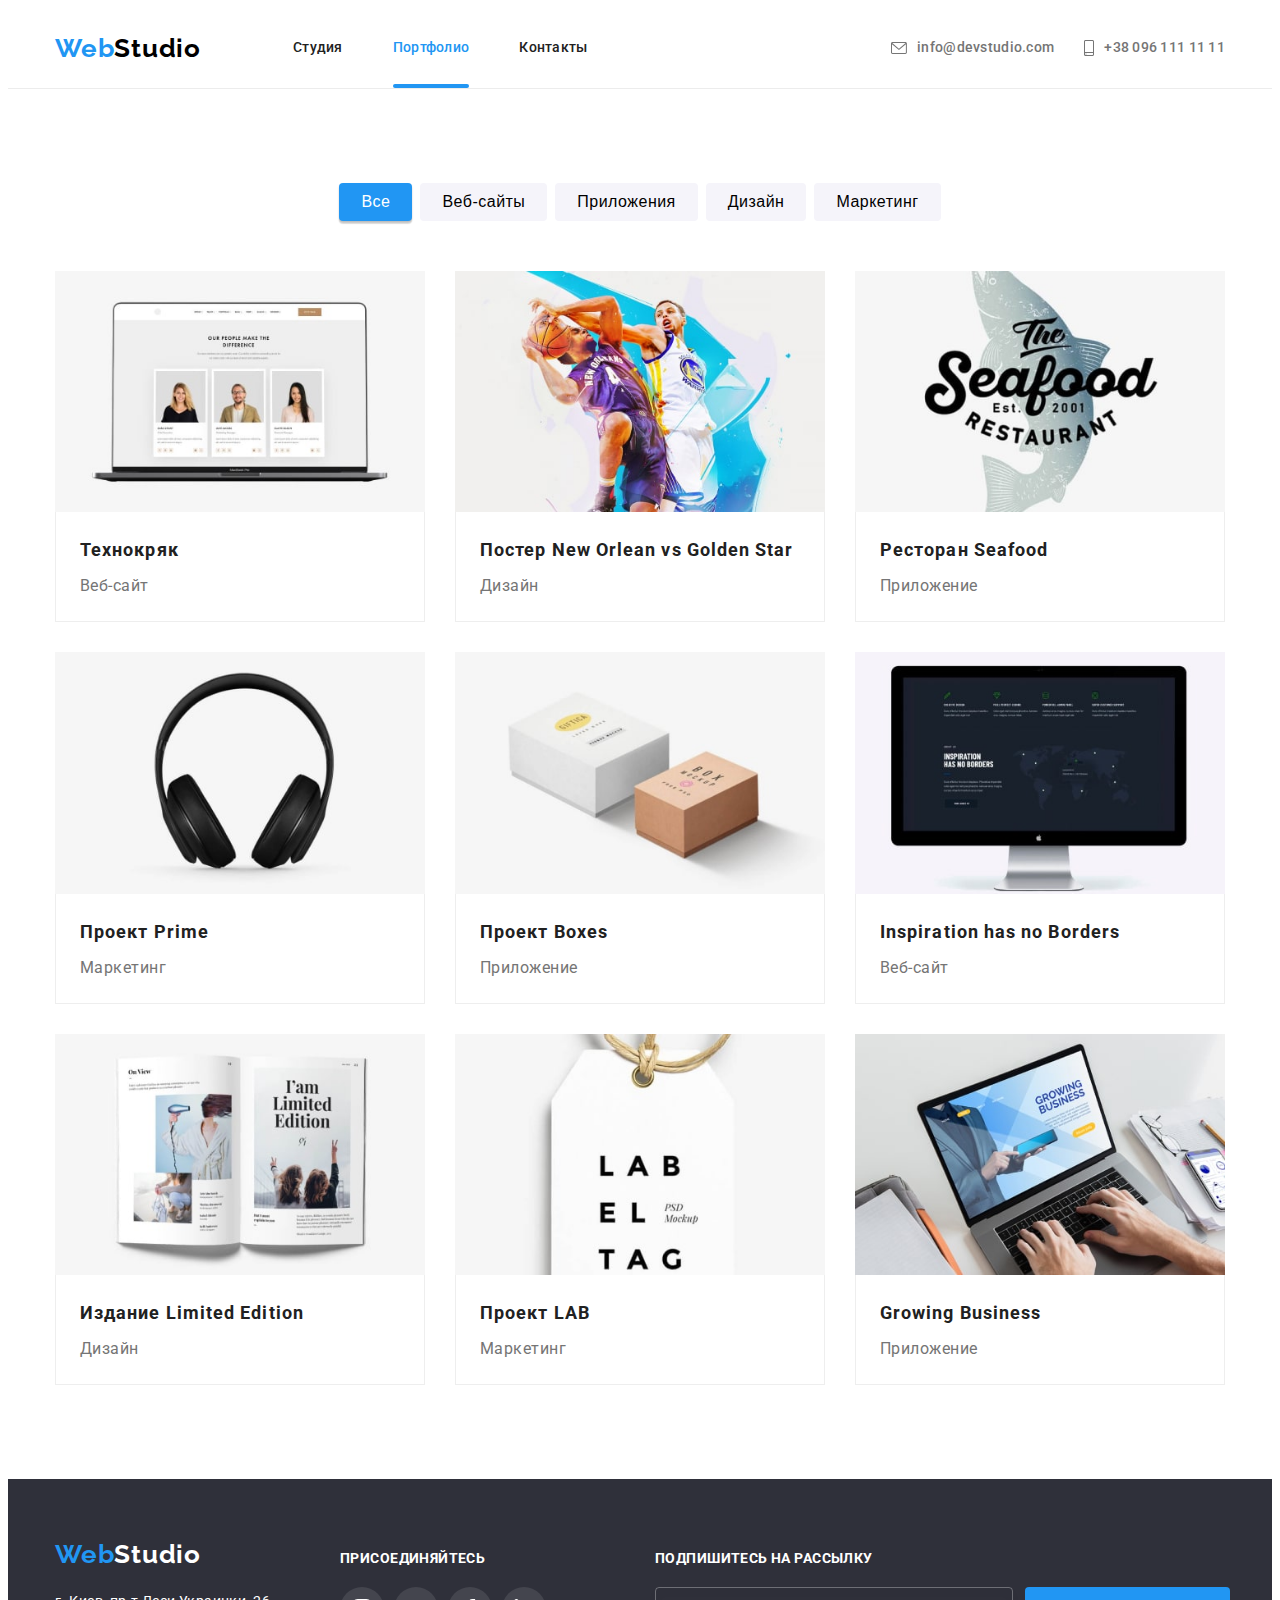
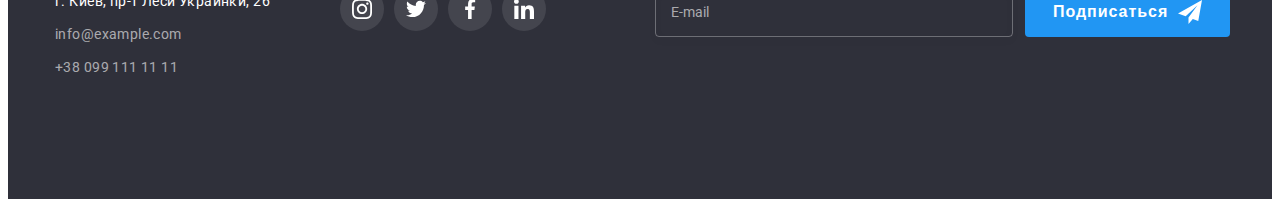
==== commit 7eefb35f: "adaptive" ====
--- a/portfolio.html
+++ b/portfolio.html
@@ -24,9 +24,14 @@
     <!-- шапка сайта HEADER -->
     <header class="header">
       <div class="container header__container">
+        <!-- логотип logo -->
+        <a class="logo logo__header" href="./index.html">Web<span class="logo__header--black">Studio</span></a>
+        <button type="button" class="nav-btn">
+            <svg width="40px" height="40px">
+                <use class="nav-btn__icon-menu" href="./images/symbol-defs.svg#icon-menu"></use>
+            </svg>
+        </button>
           <nav class="nav">
-              <!-- логотип logo -->
-              <a class="logo logo__header" href="./index.html">Web<span class="logo__header--black">Studio</span></a>
               <!-- посилання на сорінки Nav-menu block -->
               <ul class="list nav__menu">
                   <li class="nav__item"><a class="nav__link" href="./index.html">Студия</a></li>
@@ -50,6 +55,51 @@
                           +38 096 111 11 11</a></li>
               </ul>
       </div>
+              <!-- mobile header -->
+              <div class="mob-menu is-hidden">
+                <div class="container mob-menu__container">
+                    <button type="button" class="nav-btn-close">
+                        <svg width="40px" height="40px">
+                            <use class="nav-btn-close__icon-close" href="./images/symbol-defs.svg#icon-close-menu"></use>
+                        </svg>
+                    </button>
+                    <nav class="mob-menu__nav">
+                        <ul class="list mob-menu__nav-menu">
+                            <li class="mob-menu__item"><a class="mob-menu__link" href="./index.html">Студия</a></li>
+                            <li class="mob-menu__item"><a class="mob-menu__link mob-menu__link--activ" href="./portfolio.html">Портфолио</a></li>
+                            <li class="mob-menu__item"><a class="mob-menu__link" href="">Контакты</a></li>
+                        </ul>
+                    </nav>
+                    <div class="mob-menu__wrapper">
+                    <ul class="list mob-menu__contact">
+                        <li class="mob-menu__item-contact">
+                            <a class="mob-menu__link-contact-tel" href="tel:380961111111">
+                                +38 096 111 11 11</a></li>
+                        <li class="mob-menu__item-contact">
+                            <a class="mob-menu__link-contact-email" href="mailto:info@devstudio.com">
+                                info@devstudio.com</a></li>
+                    </ul>
+                    <ul class="mob-menu__social-list">
+                        <li class="list mob-menu__social-item">
+                            <a href="https://www.instagram.com" 
+                            class="mob-menu__social-link">instagram</a>
+                        </li>
+                        <li class="list mob-menu__social-item">
+                            <a href="https://twitter.com/" 
+                            class="mob-menu__social-link">twitter</a>
+                        </li>
+                        <li class="list mob-menu__social-item">
+                            <a href="https://facebook.com/" 
+                            class="mob-menu__social-link">facebook</a>
+                        </li>
+                        <li class="list mob-menu__social-item">
+                            <a href="https://linkedin.com/" 
+                            class="mob-menu__social-link">linkedin</a>
+                        </li>
+                    </ul>
+                </div>
+                </div>
+            </div>
   </header>
     <!-- MAIN CONTENT PORTFOLIO -->
     <main>
@@ -58,132 +108,293 @@
         <div class="container">
           <h1 class="hidden">наши проекты</h1>
           <!-- buttons block -->
-          <ul class="list button-list">
-            <li class="buttons-item">
-              <button class="button-title button-title-active" type="button">Все</button>
-            </li>
-            <li class="buttons-item">
-              <button class="button-title" type="button">Веб-сайты</button>
-            </li>
-            <li class="buttons-item">
-              <button class="button-title" type="button">Приложения</button>
-            </li>
-            <li class="buttons-item">
-              <button class="button-title" type="button">Дизайн</button>
-            </li>
-            <li class="buttons-item">
-              <button class="button-title" type="button">Маркетинг</button>
+          <ul class="list filter-btn">
+            <li class="filter-btn__item">
+              <button class="filter-btn__title filter-btn__title--active" type="button">Все</button>
+            </li>
+            <li class="filter-btn__item">
+              <button class="filter-btn__title" type="button">Веб-сайты</button>
+            </li>
+            <li class="filter-btn__item">
+              <button class="filter-btn__title" type="button">Приложения</button>
+            </li>
+            <li class="filter-btn__item">
+              <button class="filter-btn__title" type="button">Дизайн</button>
+            </li>
+            <li class="filter-btn__item">
+              <button class="filter-btn__title" type="button">Маркетинг</button>
             </li>
           </ul>
 
           <!-- projects list -->
 
-          <ul class="list project-list">
-            <li class="project-card">
-              <a class="card-container" href="">
-                <div class="project-thumb">
-                <img src="./images/card-1.jpg" alt="фото Веб-сайта" />
-                  <p class="text-card">Ресурс предлагает комплексные предложения с разным уровнем функционала и сервисов. Все это позволит посетителю получить исчерпывающие сведения о компании или частном лице.</p>
-                </div>
-                <div class="card-thumb">
-                  <h2 class="project-title-portfolio">Технокряк</h2>
-                  <p class="project-title-text">Веб-сайт</p>
-                </div>
-              </a>
-            </li>
-            <li class="project-card">
-              <a class="card-container" href="">
-                <div class="project-thumb">
-                  <img src="./images/card-2.jpg" alt="фото дизайна" />
-                  <p class="text-card">Ресурс предлагает комплексные предложения с разным уровнем функционала и сервисов. Все это позволит посетителю получить исчерпывающие сведения о компании или частном лице.</p>
-                </div>
-                <div class="card-thumb">
-                  <h2 class="project-title-portfolio">Постер New Orlean vs Golden Star</h2>
-                  <p class="project-title-text">Дизайн</p>
-                </div>
-              </a>
-            </li>
-            <li class="project-card">
-              <a class="card-container" href="">
-                <div class="project-thumb">
-                <img src="./images/card-3.jpg" alt="фото логотипа" />
-                  <p class="text-card">Ресурс предлагает комплексные предложения с разным уровнем функционала и сервисов. Все это позволит посетителю получить исчерпывающие сведения о компании или частном лице.</p>
-                </div>
-                <div class="card-thumb">
-                  <h2 class="project-title-portfolio">Ресторан Seafood</h2>
-                  <p class="project-title-text">Приложение</p>
-                </div>
-              </a>
-            </li>
-            <li class="project-card">
-              <a class="card-container" href="">
-                <div class="project-thumb">
-                <img src="./images/card-4.jpg" alt="аудио продукция" />
-                  <p class="text-card">Ресурс предлагает комплексные предложения с разным уровнем функционала и сервисов. Все это позволит посетителю получить исчерпывающие сведения о компании или частном лице.</p>
-                </div>
-                <div class="card-thumb">
-                  <h2 class="project-title-portfolio">Проект Prime</h2>
-                  <p class="project-title-text">Маркетинг</p>
-                </div>
-              </a>
-            </li>
-            <li class="project-card">
-              <a class="card-container" href="">
-                <div class="project-thumb">
-                <img src="./images/card-5.jpg" alt="коробки" />
-                  <p class="text-card">Ресурс предлагает комплексные предложения с разным уровнем функционала и сервисов. Все это позволит посетителю получить исчерпывающие сведения о компании или частном лице.</p>
-                </div>
-                <div class="card-thumb">
-                  <h2 class="project-title-portfolio">Проект Boxes</h2>
-                  <p class="project-title-text">Приложение</p>
-                </div>
-              </a>
-            </li>
-            <li class="project-card">
-              <a class="card-container" href="">
-                <div class="project-thumb">
-                <img src="./images/card-6.jpg" alt="розробка сайта " />
-                  <p class="text-card">Ресурс предлагает комплексные предложения с разным уровнем функционала и сервисов. Все это позволит посетителю получить исчерпывающие сведения о компании или частном лице.</p>
-                </div>
-                <div class="card-thumb">
-                  <h2 class="project-title-portfolio">Inspiration has no Borders</h2>
-                  <p class="project-title-text">Веб-сайт</p>
-                </div>
-              </a>
-            </li>
-            <li class="project-card">
-              <a class="card-container" href="">
-                <div class="project-thumb">
-                <img src="./images/card-7.jpg" alt="дизайн журналу " />
-                  <p class="text-card">Ресурс предлагает комплексные предложения с разным уровнем функционала и сервисов. Все это позволит посетителю получить исчерпывающие сведения о компании или частном лице.</p>
-                </div>
-                <div class="card-thumb">
-                  <h2 class="project-title-portfolio">Издание Limited Edition</h2>
-                  <p class="project-title-text">Дизайн</p>
-                </div>
-              </a>
-            </li>
-            <li class="project-card">
-              <a class="card-container" href="">
-                <div class="project-thumb">
-                <img src="./images/card-8.jpg" alt="продукция лейб " />
-                  <p class="text-card">Ресурс предлагает комплексные предложения с разным уровнем функционала и сервисов. Все это позволит посетителю получить исчерпывающие сведения о компании или частном лице.</p>
-                </div>
-                <div class="card-thumb">
-                  <h2 class="project-title-portfolio">Проект LAB</h2>
-                  <p class="project-title-text">Маркетинг</p>
-                </div>
-              </a>
-            </li>
-            <li class="project-card">
-              <a class="card-container" href="">
-                <div class="project-thumb">
-                <img src="./images/card-9.jpg" alt="фото разработки веб-приложения " />
-                  <p class="text-card">Ресурс предлагает комплексные предложения с разным уровнем функционала и сервисов. Все это позволит посетителю получить исчерпывающие сведения о компании или частном лице.</p>
-                </div>
-                <div class="card-thumb">
-                  <h2 class="project-title-portfolio">Growing Business</h2>
-                  <p class="project-title-text">Приложение</p>
+          <ul class="list projects">
+            <li class="projects__card">
+              <a class="projects__link" href="">
+                <div class="projects__wrapper">
+                  <picture>
+                    <source  
+                    srcset="
+                    ./images/projects-img/card-1-mob-min.jpg   1x, 
+                    ./images/projects-img/card-1-mob-2x-min.jpg 2x"
+                    media="(min-width:1200px)" />
+                    <source 
+                    srcset="
+                    ./images/projects-img/card-1-tab-min.jpg 1x, 
+                    ./images/projects-img/card-1-tab-2x-min.jpg 2x" 
+                    media="(min-width:768px)"/>
+                    <source srcset="
+                    ./images/projects-img/card-1-desk-min.jpg 1x, 
+                    ./images/projects-img/card-1-desk-2x-min.jpg 2x" 
+                    media="(min-width:320px)"/>
+                    <img class="worker__img" src="./images/projects-img/card-1-desk-min.jpg" 
+                    width="270" alt="фото Веб-сайта">
+                </picture>
+                <!-- <img src="./images/card-1.jpg" alt="фото Веб-сайта" /> -->
+                  <p class="projects__overlay-text">Ресурс предлагает комплексные предложения с разным уровнем функционала и сервисов. Все это позволит посетителю получить исчерпывающие сведения о компании или частном лице.</p>
+                </div>
+                <div class="projects__container">
+                  <h2 class="projects__title">Технокряк</h2>
+                  <p class="projects__text">Веб-сайт</p>
+                </div>
+              </a>
+            </li>
+            <li class="projects__card">
+              <a class="projects__link" href="">
+                <div class="projects__wrapper">
+                  <picture>
+                    <source  
+                    srcset="
+                    ./images/projects-img/card-2-mob-min.jpg   1x, 
+                    ./images/projects-img/card-2-mob-2x-min.jpg 2x"
+                    media="(min-width:1200px)" />
+                    <source 
+                    srcset="
+                    ./images/projects-img/card-2-tab-min.jpg 1x, 
+                    ./images/projects-img/card-2-tab-2x-min.jpg 2x" 
+                    media="(min-width:768px)"/>
+                    <source srcset="
+                    ./images/projects-img/card-2-desk-min.jpg 1x, 
+                    ./images/projects-img/card-2-desk-2x-min.jpg 2x" 
+                    media="(min-width:320px)"/>
+                    <img class="worker__img" src="./images/projects-img/card-2-desk-min.jpg" 
+                    width="270" alt="фото дизайна">
+                </picture>
+                  <!-- <img src="./images/card-2.jpg" alt="фото дизайна" /> -->
+                  <p class="projects__overlay-text">Ресурс предлагает комплексные предложения с разным уровнем функционала и сервисов. Все это позволит посетителю получить исчерпывающие сведения о компании или частном лице.</p>
+                </div>
+                <div class="projects__container">
+                  <h2 class="projects__title">Постер New Orlean vs Golden Star</h2>
+                  <p class="projects__text">Дизайн</p>
+                </div>
+              </a>
+            </li>
+            <li class="projects__card">
+              <a class="projects__link" href="">
+                <div class="projects__wrapper">
+                  <picture>
+                    <source  
+                    srcset="
+                    ./images/projects-img/card-3-mob-min.jpg   1x, 
+                    ./images/projects-img/card-3-mob-2x-min.jpg 2x"
+                    media="(min-width:1200px)" />
+                    <source 
+                    srcset="
+                    ./images/projects-img/card-3-tab-min.jpg 1x, 
+                    ./images/projects-img/card-3-tab-2x-min.jpg 2x" 
+                    media="(min-width:768px)"/>
+                    <source srcset="
+                    ./images/projects-img/card-3-desk-min.jpg 1x, 
+                    ./images/projects-img/card-3-desk-2x-min.jpg 2x" 
+                    media="(min-width:320px)"/>
+                    <img class="worker__img" src="./images/projects-img/card-3-desk-min.jpg" 
+                    width="270" alt="фото логотипа">
+                </picture>
+                <!-- <img src="./images/card-3.jpg" alt="фото логотипа" /> -->
+                  <p class="projects__overlay-text">Ресурс предлагает комплексные предложения с разным уровнем функционала и сервисов. Все это позволит посетителю получить исчерпывающие сведения о компании или частном лице.</p>
+                </div>
+                <div class="projects__container">
+                  <h2 class="projects__title">Ресторан Seafood</h2>
+                  <p class="projects__text">Приложение</p>
+                </div>
+              </a>
+            </li>
+            <li class="projects__card">
+              <a class="projects__link" href="">
+                <div class="projects__wrapper">
+                  <picture>
+                    <source  
+                    srcset="
+                    ./images/projects-img/card-4-mob-min.jpg   1x, 
+                    ./images/projects-img/card-4-mob-2x-min.jpg 2x"
+                    media="(min-width:1200px)" />
+                    <source 
+                    srcset="
+                    ./images/projects-img/card-4-tab-min.jpg 1x, 
+                    ./images/projects-img/card-4-tab-2x-min.jpg 2x" 
+                    media="(min-width:768px)"/>
+                    <source srcset="
+                    ./images/projects-img/card-4-desk-min.jpg 1x, 
+                    ./images/projects-img/card-4-desk-2x-min.jpg 2x" 
+                    media="(min-width:320px)"/>
+                    <img class="worker__img" src="./images/projects-img/card-4-desk-min.jpg" 
+                    width="270" alt="аудио продукция">
+                </picture>
+                <!-- <img src="./images/card-4.jpg" alt="аудио продукция" /> -->
+                  <p class="projects__overlay-text">Ресурс предлагает комплексные предложения с разным уровнем функционала и сервисов. Все это позволит посетителю получить исчерпывающие сведения о компании или частном лице.</p>
+                </div>
+                <div class="projects__container">
+                  <h2 class="projects__title">Проект Prime</h2>
+                  <p class="projects__text">Маркетинг</p>
+                </div>
+              </a>
+            </li>
+            <li class="projects__card">
+              <a class="projects__link" href="">
+                <div class="projects__wrapper">
+                  <picture>
+                    <source  
+                    srcset="
+                    ./images/projects-img/card-5-mob-min.jpg   1x, 
+                    ./images/projects-img/card-5-mob-2x-min.jpg 2x"
+                    media="(min-width:1200px)" />
+                    <source 
+                    srcset="
+                    ./images/projects-img/card-5-tab-min.jpg 1x, 
+                    ./images/projects-img/card-5-tab-2x-min.jpg 2x" 
+                    media="(min-width:768px)"/>
+                    <source srcset="
+                    ./images/projects-img/card-5-desk-min.jpg 1x, 
+                    ./images/projects-img/card-5-desk-2x-min.jpg 2x" 
+                    media="(min-width:320px)"/>
+                    <img class="worker__img" src="./images/projects-img/card-5-desk-min.jpg" 
+                    width="270" alt="коробки">
+                </picture>
+                <!-- <img src="./images/card-5.jpg" alt="коробки" /> -->
+                  <p class="projects__overlay-text">Ресурс предлагает комплексные предложения с разным уровнем функционала и сервисов. Все это позволит посетителю получить исчерпывающие сведения о компании или частном лице.</p>
+                </div>
+                <div class="projects__container">
+                  <h2 class="projects__title">Проект Boxes</h2>
+                  <p class="projects__text">Приложение</p>
+                </div>
+              </a>
+            </li>
+            <li class="projects__card">
+              <a class="projects__link" href="">
+                <div class="projects__wrapper">
+                  <picture>
+                    <source  
+                    srcset="
+                    ./images/projects-img/card-6-mob-min.jpg   1x, 
+                    ./images/projects-img/card-6-mob-2x-min.jpg 2x"
+                    media="(min-width:1200px)" />
+                    <source 
+                    srcset="
+                    ./images/projects-img/card-6-tab-min.jpg 1x, 
+                    ./images/projects-img/card-6-tab-2x-min.jpg 2x" 
+                    media="(min-width:768px)"/>
+                    <source srcset="
+                    ./images/projects-img/card-6-desk-min.jpg 1x, 
+                    ./images/projects-img/card-6-desk-2x-min.jpg 2x" 
+                    media="(min-width:320px)"/>
+                    <img class="worker__img" src="./images/projects-img/card-6-desk-min.jpg" 
+                    width="270" alt="розробка сайта">
+                </picture>
+                <!-- <img src="./images/card-6.jpg" alt="розробка сайта " /> -->
+                  <p class="projects__overlay-text">Ресурс предлагает комплексные предложения с разным уровнем функционала и сервисов. Все это позволит посетителю получить исчерпывающие сведения о компании или частном лице.</p>
+                </div>
+                <div class="projects__container">
+                  <h2 class="projects__title">Inspiration has no Borders</h2>
+                  <p class="projects__text">Веб-сайт</p>
+                </div>
+              </a>
+            </li>
+            <li class="projects__card">
+              <a class="projects__link" href="">
+                <div class="projects__wrapper">
+                  <picture>
+                    <source  
+                    srcset="
+                    ./images/projects-img/card-7-mob-min.jpg   1x, 
+                    ./images/projects-img/card-7-mob-2x-min.jpg 2x"
+                    media="(min-width:1200px)" />
+                    <source 
+                    srcset="
+                    ./images/projects-img/card-7-tab-min.jpg 1x, 
+                    ./images/projects-img/card-7-tab-2x-min.jpg 2x" 
+                    media="(min-width:768px)"/>
+                    <source srcset="
+                    ./images/projects-img/card-7-desk-min.jpg 1x, 
+                    ./images/projects-img/card-7-desk-2x-min.jpg 2x" 
+                    media="(min-width:320px)"/>
+                    <img class="worker__img" src="./images/projects-img/card-7-desk-min.jpg" 
+                    width="270" alt="дизайн журналу">
+                </picture>
+                <!-- <img src="./images/card-7.jpg" alt="дизайн журналу " /> -->
+                  <p class="projects__overlay-text">Ресурс предлагает комплексные предложения с разным уровнем функционала и сервисов. Все это позволит посетителю получить исчерпывающие сведения о компании или частном лице.</p>
+                </div>
+                <div class="projects__container">
+                  <h2 class="projects__title">Издание Limited Edition</h2>
+                  <p class="projects__text">Дизайн</p>
+                </div>
+              </a>
+            </li>
+            <li class="projects__card">
+              <a class="projects__link" href="">
+                <div class="projects__wrapper">
+                  <picture>
+                    <source  
+                    srcset="
+                    ./images/projects-img/card-8-mob-min.jpg   1x, 
+                    ./images/projects-img/card-8-mob-2x-min.jpg 2x"
+                    media="(min-width:1200px)" />
+                    <source 
+                    srcset="
+                    ./images/projects-img/card-8-tab-min.jpg 1x, 
+                    ./images/projects-img/card-8-tab-2x-min.jpg 2x" 
+                    media="(min-width:768px)"/>
+                    <source srcset="
+                    ./images/projects-img/card-8-desk-min.jpg 1x, 
+                    ./images/projects-img/card-8-desk-2x-min.jpg 2x" 
+                    media="(min-width:320px)"/>
+                    <img class="worker__img" src="./images/projects-img/card-8-desk-min.jpg" 
+                    width="270" alt="продукция лейб">
+                </picture>
+                <!-- <img src="./images/card-8.jpg" alt="продукция лейб " /> -->
+                  <p class="projects__overlay-text">Ресурс предлагает комплексные предложения с разным уровнем функционала и сервисов. Все это позволит посетителю получить исчерпывающие сведения о компании или частном лице.</p>
+                </div>
+                <div class="projects__container">
+                  <h2 class="projects__title">Проект LAB</h2>
+                  <p class="projects__text">Маркетинг</p>
+                </div>
+              </a>
+            </li>
+            <li class="projects__card">
+              <a class="projects__link" href="">
+                <div class="projects__wrapper">
+                  <picture>
+                    <source  
+                    srcset="
+                    ./images/projects-img/card-9-mob-min.jpg   1x, 
+                    ./images/projects-img/card-9-mob-2x-min.jpg 2x"
+                    media="(min-width:1200px)" />
+                    <source 
+                    srcset="
+                    ./images/projects-img/card-9-tab-min.jpg 1x, 
+                    ./images/projects-img/card-9-tab-2x-min.jpg 2x" 
+                    media="(min-width:768px)"/>
+                    <source srcset="
+                    ./images/projects-img/card-9-desk-min.jpg 1x, 
+                    ./images/projects-img/card-9-desk-2x-min.jpg 2x" 
+                    media="(min-width:320px)"/>
+                    <img class="worker__img" src="./images/projects-img/card-9-desk-min.jpg" 
+                    width="270" alt="фото разработки веб-приложения ">
+                </picture>
+                  <p class="projects__overlay-text">Ресурс предлагает комплексные предложения с разным уровнем функционала и сервисов. Все это позволит посетителю получить исчерпывающие сведения о компании или частном лице.</p>
+                </div>
+                <div class="projects__container">
+                  <h2 class="projects__title">Growing Business</h2>
+                  <p class="projects__text">Приложение</p>
                 </div>
               </a>
             </li>
@@ -263,5 +474,6 @@
           </div>
       </div>            
   </footer>
+  <script src="./js/menu.js"></script>
   </body>
 </html>
--- a/css/main.min.css
+++ b/css/main.min.css
@@ -1 +1 @@
-:root{--primary-bd-color:#E5E5E5;--text-color: #212121;--second-text-color: #757575;--accent-color: #2196F3;--main-color: #FFFFFF;--theme-color: #F5F4FA;--second-theme-color: #2F303A;--fon-color: #F5F4FA;--icons-color:#AFB1B8}.hidden{position:absolute;white-space:nowrap;width:1px;height:1px;overflow:hidden;border:0;padding:0;clip:rect(0 0 0 0);clip-path:inset(50%);margin:-1px}html{box-sizing:border-box}*,*::before,*::after{box-sizing:inherit}h1,h2,h3,h4,h5,h6,p,ul{margin:0;padding:0}img{display:block}.list{list-style:none}a{text-decoration:none}.link{text-decoration:none;color:var(--text-color)}body{font-family:"Roboto",sans-serif;color:var(--text-color);font-size:14px}.section{padding-top:94px;padding-bottom:94px}.container{width:1200px;margin-left:auto;margin-right:auto;padding-left:15px;padding-right:15px}.logo{display:block;padding:24px 0;color:var(--accent-color);font-family:"Raleway",sans-serif;font-weight:700;font-size:26px;line-height:1.19;letter-spacing:.03em}.logo__header{margin-right:92px}.logo__header--black{color:#000}.logo__footer{margin:0;padding:0;margin-bottom:20px}.logo__footer--white{color:var(--main-color)}.social{display:flex;justify-content:center}.social__svg{margin-right:10px}.social__svg:last-child{margin-right:0px}.social__link{display:flex;align-items:center;justify-content:center;border-radius:50%;width:44px;height:44px;transition-duration:250ms;transition-timing-function:cubic-bezier(0.4, 0, 0.2, 1);transition-property:color,background-color}.social__icon{fill:currentColor}.title{text-align:center;font-weight:700;font-size:36px;line-height:1.16;letter-spacing:.03em}.btn{display:block;padding:10px 32px;border:none;border-radius:4px;cursor:pointer;color:var(--main-color);background-color:var(--accent-color);transition-duration:250ms;transition-timing-function:cubic-bezier(0.4, 0, 0.2, 1);transition-property:color,background-color}.btn:focus,.btn:hover{background:#188ce8;box-shadow:0px 4px 4px rgba(0,0,0,.15);border-radius:4px}.modal__backdrop{position:fixed;top:0;left:0;width:100%;height:100%;background-color:rgba(0,0,0,.2);opacity:1;transition:opacity 1250ms cubic-bezier(0.4, 0, 0.2, 1)}.modal__window{position:absolute;top:50%;left:50%;transform:translate(-50%, -50%) rotate(360deg);transition:transform 1250ms cubic-bezier(0.4, 0, 0.2, 1);width:528px;padding:40px;background-color:var(--main-color);box-shadow:0px 1px 3px rgba(0,0,0,.12),0px 1px 1px rgba(0,0,0,.14),0px 2px 1px rgba(0,0,0,.2);border-radius:4px}.modal__btn-close{position:absolute;top:8px;right:8px;padding:0px;width:30px;height:30px;border-radius:50%;border:1px solid rgba(0,0,0,.1);background-color:var(--main-color);display:flex;align-items:center;justify-content:center;cursor:pointer}.modal__title{font-size:20px;line-height:1.15;color:#212121;margin-bottom:12px}.modal__lable{display:block;margin-bottom:10px;position:relative;font-size:12px;line-height:1.16;letter-spacing:.01em;color:#757575}.modal__input{width:100%;height:40px;border:1px solid rgba(33,33,33,.2);outline:none;border-radius:4px;padding:12px 42px;margin-top:4px}.modal__icon{position:absolute;pointer-events:none;border:none;bottom:11px;left:12px}.modal__message{display:block;margin-bottom:20px}.modal__coments{font-size:14px;line-height:1.16;letter-spacing:.01em;border:1px solid rgba(33,33,33,.2);border-radius:4px;outline:none;height:120px;width:100%;resize:none;padding:12px 16px;margin-top:4px}.modal__coments::placeholder{color:rgba(117,117,117,.5)}.modal__input-check{visibility:hidden}.modal__checkbox-text{display:flex;align-items:center;justify-content:center;margin-bottom:30px}.modal__checkbox-text,.modal__link{font-size:14px;line-height:1.71;letter-spacing:.03em;color:#757575}.modal__link{color:#2196f3;text-decoration-line:underline}.modal__checkbox{display:inline-flex;align-items:center;justify-content:center;width:16px;height:15px;margin-right:7px;border-radius:2px;outline:2px solid #212121;outline-offset:-1px;cursor:pointer;transition-property:background-color,outline-offset,outline;transition-duration:250ms;transition-timing-function:cubic-bezier(0.4, 0, 0.2, 1)}.modal__input-check:checked+.modal__checkbox{background-color:#2196f3;outline:2px solid #2196f3}.modal__icon-check{fill:var(--main-color)}.modal__btn{margin:0 auto;font-weight:700;font-size:16px;line-height:1.87;letter-spacing:.06em}.is-hidden{opacity:0;pointer-events:none}.is-hidden .modal__window{transform:translate(-50px, -50px) rotate(0deg);transition:transform 1250ms cubic-bezier(0.4, 0, 0.2, 1)}.modal__input:focus+.modal__icon,.modal__input:hover+.modal__icon,.modal__icon-close:hover{fill:var(--accent-color);transition-property:fill;transition-duration:250ms;transition-timing-function:cubic-bezier(0.4, 0, 0.2, 1)}.modal__input:hover,.modal__input:focus,.modal__coments:hover,.modal__coments:focus{border:1px solid #2196f3;transition-property:border;transition-duration:250ms;transition-timing-function:cubic-bezier(0.4, 0, 0.2, 1)}.footer-modal{width:570px}.footer-modal__title{display:block;font-weight:700;font-size:14px;line-height:1.14;letter-spacing:.03em;text-transform:uppercase;color:var(--main-color);margin-bottom:20px}.footer-form{display:flex;align-items:center}.footer-form__wrapper{position:relative}.footer-form__inp{width:358px;height:50px;margin-right:12px;border:1px solid rgba(255,255,255,.3);outline:rgba(0,0,0,0);filter:drop-shadow(0px 4px 4px rgba(0, 0, 0, 0.15));border-radius:4px;background-color:rgba(0,0,0,0);color:rgba(255,255,255,.6);padding-left:16px}.footer-form__inp:focus{border-color:var(--accent-color)}.footer-form__email{position:absolute;display:block;top:50%;left:16px;transform:translateY(-50%);color:rgba(255,255,255,.6);transition-property:transform color;transition-duration:250ms;transition-timing-function:cubic-bezier(0.4, 0, 0.2, 1)}.footer-form__inp:focus+.footer-form__email,.footer-form__inp:not(:placeholder-shown)+.footer-form__email{top:50%;left:-55px;transform:translateY(-50%);color:var(--accent-color);font-size:17px}.footer-form__btn{font-weight:700;font-size:16px;line-height:1.87;letter-spacing:.06em;display:flex;align-items:center;text-align:center;padding:10px 28px}.footer-form__icon{margin-left:10px}.header{border-bottom:1px solid #ececec}.header__container{display:flex;align-items:center}.nav{display:flex}.nav__menu{display:flex}.nav__item+.nav__item{margin-left:50px}.nav__link{display:block;position:relative;padding:32px 0;font-weight:500;font-size:14px;line-height:1.14;letter-spacing:.02em;color:var(--text-color);transition-duration:250ms;transition-timing-function:cubic-bezier(0.4, 0, 0.2, 1);transition-property:color}.nav__link__link:hover{color:var(--accent-color)}.nav__link::after{position:absolute;display:block;content:"";width:100%;height:4px;background-color:var(--accent-color);border-radius:2px;bottom:0;left:0;transform:scaleX(0);transition-duration:250ms;transition-timing-function:cubic-bezier(0.4, 0, 0.2, 1);transition-property:transform}.nav__link:hover::after{transform:scaleX(1)}.nav__link--activ::after{transform:scaleX(1);color:var(--accent-color)}.nav__link--activ{color:var(--accent-color)}.contact{display:flex;margin-left:auto}.contact__item+.contact__item{margin-left:50px}.contact__link{display:flex;align-items:center;position:relative;padding:32px 0;font-weight:500;font-size:14px;line-height:1.14;letter-spacing:.02em;color:var(--text-color);transition-duration:250ms;transition-timing-function:cubic-bezier(0.4, 0, 0.2, 1);transition-property:color;color:var(--second-text-color)}.contact__link:hover .contact__link--icon,.contact__link:focus .contact__link--icon,.contact__link:hover,.contact__link:focus{color:var(--accent-color);fill:var(--accent-color)}.contact__link--icon{margin-right:10px;fill:currentColor;transition-duration:250ms;transition-timing-function:cubic-bezier(0.4, 0, 0.2, 1);transition-property:color,fill}.baner{padding-top:200px;padding-bottom:200px;background-color:var(--second-theme-color);background-image:linear-gradient(rgba(47, 48, 58, 0.4), rgba(47, 48, 58, 0.4)),url(../images/Img-baner.jpg);max-width:1600px;margin-left:auto;margin-right:auto}.baner__title{margin-bottom:30px;max-width:696px;margin-left:auto;margin-right:auto;font-weight:900;font-size:44px;line-height:1.36;letter-spacing:.06em;text-align:center;text-transform:uppercase;color:var(--main-color)}.baner__btn{margin:0 auto;font-weight:700;font-size:16px;line-height:1.87;letter-spacing:.06em}.features{display:flex;flex-wrap:wrap}.features__item{width:270px}.features .features__item+.features__item{margin-left:30px}.features__wrapper{display:flex;align-items:center;justify-content:center;height:120px;margin-bottom:30px;background-color:#f5f4fa;border-radius:4px;fill:currentColor}.features__title{margin-bottom:10px;font-weight:700;font-size:14px;line-height:1.14;letter-spacing:.03em;text-transform:uppercase;color:var(--text-color)}.features__text{font-size:14px;line-height:1.71;letter-spacing:.03em;color:var(--second-text-color)}.services{display:flex;padding-bottom:94px}.services__title{margin-bottom:50px}.services__container{display:flex}.services__item{margin-right:30px;position:relative}.services__item:last-child{margin-right:0px}.services__supplement-wrapper{position:absolute;bottom:0px;display:flex;align-items:center;justify-content:center;width:100%;height:70px;background-color:rgba(47,48,58,.8)}.services__text{font-weight:700;line-height:1.14;letter-spacing:.03em;text-transform:uppercase;color:#fff}.worker{padding-top:94px;padding-bottom:94px;background-color:var(--fon-color)}.worker__title{margin-bottom:50px}.worker__list{display:flex;flex-wrap:wrap}.worker__item{flex-basis:270px;background-color:var(--main-color);font-size:16px;line-height:1.19;box-shadow:0px 1px 3px rgba(0,0,0,.12),0px 1px 1px rgba(0,0,0,.14),0px 2px 1px rgba(0,0,0,.2);border-radius:0px 0px 4px 4px}.worker__item:not(:last-child){margin-right:30px}.worker__card{padding-top:30px;padding-bottom:30px}.worker__name{margin-bottom:10px;font-weight:500;font-size:16px;line-height:1.18;letter-spacing:.03em;text-align:center;color:var(--text-color)}.worker__position{font-size:16px;line-height:1.18;letter-spacing:.03em;text-align:center;color:var(--second-text-color);margin-bottom:16px}.social__link--color{background-color:rgba(0,0,0,0);color:var(--icons-color)}.social__link--color:hover{background-color:var(--accent-color);color:var(--main-color)}.clients{padding-top:94px;padding-bottom:94px}.clients__title{margin-bottom:50px}.clients__container{display:flex}.clients__item{height:92px;width:170px;margin-right:30px}.clients__item:last-child{margin-right:0}.clients__link{display:flex;align-items:center;justify-content:center;width:100%;height:100%;border-radius:4px;border:1px solid var(--icons-color);color:var(--icons-color);transition-duration:250ms;transition-timing-function:cubic-bezier(0.4, 0, 0.2, 1);transition-property:color,border-color}.clients__link:hover{color:var(--accent-color);border-color:var(--accent-color)}.clients__icon{fill:currentColor}.footer{padding-top:60px;padding-bottom:60px;background-color:var(--second-theme-color)}.footer__conteiner{display:flex;align-items:baseline}.footer-social{margin-left:70px;margin-right:auto}.footer-social__title{display:block;font-weight:700;font-size:14px;line-height:1.14;letter-spacing:.03em;text-transform:uppercase;color:var(--main-color);margin-bottom:20px}.social__link--footer{background-color:rgba(255,255,255,.1);color:var(--main-color)}.social__link--footer:hover{background-color:var(--accent-color);color:var(--main-color)}.footer-address{font-style:normal}.footer-address__item+.footer-address__item{margin-top:9px}.footer-address__map-address{font-size:14px;line-height:1.7;letter-spacing:.03em;color:var(--main-color)}.footer-address__contact{font-size:14px;line-height:1.7;letter-spacing:.03em;color:rgba(255,255,255,.6);transition-property:color;transition-duration:250ms;transition-timing-function:cubic-bezier(0.4, 0, 0.2, 1)}.footer-address__contact:focus,.footer-address__contact:hover{color:var(--accent-color)}.button-list{display:flex;align-items:center;justify-content:center;margin-bottom:50px}.buttons-item+.buttons-item{margin-left:8px}.project-list{display:flex;flex-wrap:wrap;margin-left:-30px;margin-top:-30px}.project-list>.project-card{margin-left:30px;margin-top:30px}.button-title{padding-top:6px;padding-bottom:6px;padding-left:22px;padding-right:22px;border-radius:4px;border:0;font-weight:500;font-size:16px;line-height:1.6;letter-spacing:.03em;background-color:#f5f4fa;cursor:pointer;transition-property:background-color,color,box-shadow;transition-duration:250ms;transition-timing-function:cubic-bezier(0.4, 0, 0.2, 1)}.button-title:focus,.button-title:hover,.button-title:active,.button-title-active{background-color:var(--accent-color);color:var(--main-color);box-shadow:0px 3px 1px rgba(0,0,0,.1),0px 1px 2px rgba(0,0,0,.08),0px 2px 2px rgba(0,0,0,.12)}.card-container{display:block}.card-container:hover{box-shadow:0px 1px 1px rgba(0,0,0,.12),0px 4px 4px rgba(0,0,0,.06),1px 4px 6px rgba(0,0,0,.16);transition-property:box-shadow;transition-duration:250ms;transition-timing-function:cubic-bezier(0.4, 0, 0.2, 1)}.project-thumb{position:relative;overflow:hidden}.text-card{position:absolute;top:0;padding:63px 24px;font-size:18px;line-height:1.55;letter-spacing:.03em;color:var(--main-color);background-color:rgba(33,150,243,.9);width:100%;height:100%;overflow:auto;transform:translateY(100%);transition-property:transform,background-color,color;transition-duration:250ms;transition-timing-function:cubic-bezier(0.4, 0, 0.2, 1)}.text-card::-webkit-scrollbar{width:12px}.text-card::-webkit-scrollbar-track{background:#ffd500}.text-card::-webkit-scrollbar-thumb{background-color:#005bbb;border-radius:20px;border:3px solid #ffd500}.card-container:hover .text-card{transform:translateY(0)}.card-thumb{padding:20px 24px;border-left:1px solid #eee;border-bottom:1px solid #eee;border-right:1px solid #eee}.project-title-portfolio{margin-bottom:4px;font-weight:700;font-size:18px;line-height:2;letter-spacing:.06em;color:var(--text-color)}.project-title-text{font-size:16px;line-height:1.8;letter-spacing:.03em;color:var(--second-text-color)}/*# sourceMappingURL=main.min.css.map */+:root{--primary-bd-color:#E5E5E5;--text-color: #212121;--second-text-color: #757575;--accent-color: #2196F3;--main-color: #FFFFFF;--theme-color: #F5F4FA;--second-theme-color: #2F303A;--fon-color: #F5F4FA;--icons-color:#AFB1B8}.hidden{position:absolute;white-space:nowrap;width:1px;height:1px;overflow:hidden;border:0;padding:0;clip:rect(0 0 0 0);clip-path:inset(50%);margin:-1px}html{box-sizing:border-box}*,*::before,*::after{box-sizing:inherit}h1,h2,h3,h4,h5,h6,p,ul{margin:0;padding:0}img{display:block;max-width:100%;height:auto;width:100%}.list{list-style:none}a{text-decoration:none}.link{text-decoration:none;color:var(--text-color)}body{font-family:"Roboto",sans-serif;color:var(--text-color);font-size:14px}.section{padding-top:60px;padding-bottom:60px}@media screen and (min-width: 1200px){.section{padding-top:94px;padding-bottom:94px}}.container{width:100%;margin-left:auto;margin-right:auto;padding-left:15px;padding-right:15px}@media screen and (min-width: 480px){.container{max-width:480px}}@media screen and (min-width: 768px){.container{max-width:768px}}@media screen and (min-width: 1200px){.container{max-width:1200px}}.logo{display:block;padding:24px 0;color:var(--accent-color);font-family:"Raleway",sans-serif;font-weight:700;font-size:26px;line-height:1.19;letter-spacing:.03em}@media screen and (max-width: 768px){.logo{padding:16px 0}}.logo__header{margin-right:92px}.logo__header--black{color:#000}.logo__footer{margin:0;padding:0;margin-bottom:20px}.logo__footer--white{color:var(--main-color)}.social{display:flex;justify-content:center}.social__svg{margin-right:10px}.social__svg:last-child{margin-right:0px}.social__link{display:flex;align-items:center;justify-content:center;border-radius:50%;width:44px;height:44px;transition-duration:250ms;transition-timing-function:cubic-bezier(0.4, 0, 0.2, 1);transition-property:color,background-color}.social__icon{fill:currentColor}.title{text-align:center;font-weight:700;font-size:36px;line-height:1.16;letter-spacing:.03em}.btn{display:block;padding:10px 32px;border:none;border-radius:4px;cursor:pointer;color:var(--main-color);background-color:var(--accent-color);transition-duration:250ms;transition-timing-function:cubic-bezier(0.4, 0, 0.2, 1);transition-property:color,background-color}.btn:focus,.btn:hover{background:#188ce8;box-shadow:0px 4px 4px rgba(0,0,0,.15);border-radius:4px}.modal__backdrop{position:fixed;top:0;left:0;width:100%;height:100%;background-color:rgba(0,0,0,.2);opacity:1;transition:opacity 1250ms cubic-bezier(0.4, 0, 0.2, 1)}.modal__window{position:absolute;z-index:3;overflow:auto;top:50%;left:50%;transform:translate(-50%, -50%) rotate(360deg);transition:transform 1250ms cubic-bezier(0.4, 0, 0.2, 1);width:528px;padding:40px;background-color:var(--main-color);box-shadow:0px 1px 3px rgba(0,0,0,.12),0px 1px 1px rgba(0,0,0,.14),0px 2px 1px rgba(0,0,0,.2);border-radius:4px}.modal__btn-close{position:absolute;top:8px;right:8px;padding:0px;width:30px;height:30px;border-radius:50%;border:1px solid rgba(0,0,0,.1);background-color:var(--main-color);display:flex;align-items:center;justify-content:center;cursor:pointer}.modal__title{font-size:20px;line-height:1.15;color:#212121;margin-bottom:12px}.modal__lable{display:block;margin-bottom:10px;position:relative;font-size:12px;line-height:1.16;letter-spacing:.01em;color:#757575}.modal__input{width:100%;height:40px;border:1px solid rgba(33,33,33,.2);outline:none;border-radius:4px;padding:12px 42px;margin-top:4px}.modal__icon{position:absolute;pointer-events:none;border:none;bottom:11px;left:12px}.modal__message{display:block;margin-bottom:20px}.modal__coments{font-size:14px;line-height:1.16;letter-spacing:.01em;border:1px solid rgba(33,33,33,.2);border-radius:4px;outline:none;height:120px;width:100%;resize:none;padding:12px 16px;margin-top:4px}.modal__coments::placeholder{color:rgba(117,117,117,.5)}.modal__input-check{visibility:hidden}.modal__checkbox-text{display:flex;align-items:center;justify-content:center;margin-bottom:30px}.modal__checkbox-text,.modal__link{font-size:14px;line-height:1.71;letter-spacing:.03em;color:#757575}.modal__link{color:#2196f3;text-decoration-line:underline}.modal__checkbox{display:inline-flex;align-items:center;justify-content:center;width:16px;height:15px;margin-right:7px;border-radius:2px;outline:2px solid #212121;outline-offset:-1px;cursor:pointer;transition-property:background-color,outline-offset,outline;transition-duration:250ms;transition-timing-function:cubic-bezier(0.4, 0, 0.2, 1)}.modal__input-check:checked+.modal__checkbox{background-color:#2196f3;outline:2px solid #2196f3}.modal__icon-check{fill:var(--main-color)}.modal__btn{margin:0 auto;font-weight:700;font-size:16px;line-height:1.87;letter-spacing:.06em}.is-hidden{opacity:0;pointer-events:none}.is-hidden .modal__window{transform:translate(-50px, -50px) rotate(0deg);transition:transform 1250ms cubic-bezier(0.4, 0, 0.2, 1)}.modal__input:focus+.modal__icon,.modal__input:hover+.modal__icon,.modal__btn-close:hover{fill:var(--accent-color);transition-property:fill;transition-duration:250ms;transition-timing-function:cubic-bezier(0.4, 0, 0.2, 1)}.modal__input:hover,.modal__input:focus,.modal__coments:hover,.modal__coments:focus{border:1px solid #2196f3;transition-property:border;transition-duration:250ms;transition-timing-function:cubic-bezier(0.4, 0, 0.2, 1)}.footer-modal{width:570px}@media screen and (min-width: 768px)and (max-width: 1200px){.footer-modal{margin:0 auto}}.footer-modal__title{display:block;text-align:center;font-weight:700;font-size:14px;line-height:1.14;letter-spacing:.03em;text-transform:uppercase;color:var(--main-color);margin-bottom:20px}@media screen and (min-width: 1200px){.footer-modal__title{text-align:start}}.footer-form{display:flex;align-items:center}@media screen and (max-width: 768px){.footer-form{flex-wrap:wrap;width:100%}}.footer-form__wrapper{position:relative}@media screen and (max-width: 768px){.footer-form__wrapper{width:100%}}.footer-form__inp{width:358px;height:50px;margin-right:12px;border:1px solid rgba(255,255,255,.3);outline:rgba(0,0,0,0);filter:drop-shadow(0px 4px 4px rgba(0, 0, 0, 0.15));border-radius:4px;background-color:rgba(0,0,0,0);color:rgba(255,255,255,.6);padding-left:16px}@media screen and (max-width: 768px){.footer-form__inp{width:100%}}.footer-form__inp:focus{border-color:var(--accent-color)}.footer-form__email{position:absolute;display:block;top:50%;left:16px;transform:translateY(-50%);color:rgba(255,255,255,.6);transition-property:transform,color;transition-duration:250ms;transition-timing-function:cubic-bezier(0.4, 0, 0.2, 1)}.footer-form__inp:focus+.footer-form__email,.footer-form__inp:not(:placeholder-shown)+.footer-form__email{top:50%;left:-55px;transform:translateY(-50%);color:var(--accent-color);font-size:17px}@media screen and (max-width: 768px){.footer-form__inp:focus+.footer-form__email,.footer-form__inp:not(:placeholder-shown)+.footer-form__email{visibility:hidden}}.footer-form__btn{font-weight:700;font-size:16px;line-height:1.87;letter-spacing:.06em;display:flex;align-items:center;text-align:center;padding:10px 28px}@media screen and (max-width: 768px){.footer-form__btn{display:block;margin:20px auto 0}}.footer-form__icon{margin-left:10px}.header{border-bottom:1px solid #ececec}.header__container{display:flex;align-items:center}.nav-btn{border-color:rgba(0,0,0,0);background-color:rgba(0,0,0,0);padding:10px 0;border:0;display:block;margin-left:auto}@media screen and (min-width: 768px){.nav-btn{display:none}}.nav-btn__icon-menu{fill:#000;transition-duration:250ms;transition-timing-function:cubic-bezier(0.4, 0, 0.2, 1);transition-property:fill}.nav-btn:hover .nav-btn__icon-menu,.nav-btn:focus .nav-btn__icon-menu{fill:var(--accent-color)}.nav{display:flex}@media screen and (max-width: 768px){.nav{display:none}}.nav__menu{display:flex}.nav__item+.nav__item{margin-left:50px}.nav__link{display:block;position:relative;padding:32px 0;font-weight:500;font-size:14px;line-height:1.14;letter-spacing:.02em;color:var(--text-color);transition-duration:250ms;transition-timing-function:cubic-bezier(0.4, 0, 0.2, 1);transition-property:color}.nav__link__link:hover{color:var(--accent-color)}.nav__link::after{position:absolute;display:block;content:"";width:100%;height:4px;background-color:var(--accent-color);border-radius:2px;bottom:0;left:0;transform:scaleX(0);transition-duration:250ms;transition-timing-function:cubic-bezier(0.4, 0, 0.2, 1);transition-property:transform}.nav__link:hover::after{transform:scaleX(1)}.nav__link--activ::after{transform:scaleX(1);color:var(--accent-color)}.nav__link--activ{color:var(--accent-color)}.contact{display:flex;flex-wrap:wrap;width:161px;margin-left:auto}@media screen and (min-width: 1200px){.contact{width:auto}}@media screen and (max-width: 768px){.contact{display:none}}@media screen and (min-width: 1200px){.contact__item:not(:last-child){margin-right:30px}}.contact__link{display:flex;align-items:center;position:relative;padding:10px 0;font-weight:500;font-size:14px;line-height:1.14;letter-spacing:.02em;color:var(--text-color);transition-duration:250ms;transition-timing-function:cubic-bezier(0.4, 0, 0.2, 1);transition-property:color;color:var(--second-text-color)}@media screen and (min-width: 1200px){.contact__link{padding:32px 0}}.contact__link:hover .contact__link--icon,.contact__link:focus .contact__link--icon,.contact__link:hover,.contact__link:focus{color:var(--accent-color);fill:var(--accent-color)}.contact__link--icon{margin-right:10px;fill:currentColor;transition-duration:250ms;transition-timing-function:cubic-bezier(0.4, 0, 0.2, 1);transition-property:color,fill}.nav-btn-close{position:absolute;padding:0;top:10px;right:15px;border-color:rgba(0,0,0,0);background-color:rgba(0,0,0,0);border:0}.nav-btn-close__icon-close{fill:#000;transition-duration:250ms;transition-timing-function:cubic-bezier(0.4, 0, 0.2, 1);transition-property:fill}.nav-btn-close:hover .nav-btn-close__icon-close,.nav-btn-close:focus .nav-btn-close__icon-close{fill:var(--accent-color)}.mob-menu{position:fixed;background-color:var(--main-color);z-index:2;top:0;left:0;width:100vw;height:100vh}.mob-menu__container{display:flex;flex-direction:column;height:100%;justify-content:space-between;padding-top:48px;padding-left:40px;overflow:auto}.mob-menu__item:not(:last-child){margin-bottom:32px}.mob-menu__link{font-weight:500;font-size:40px;line-height:1.17;letter-spacing:.02em;text-align:center;color:var(--text-color);transition-duration:250ms;transition-timing-function:cubic-bezier(0.4, 0, 0.2, 1);transition-property:color}.mob-menu__link--activ,.mob-menu__link:hover,.mob-menu__link:focus{color:var(--accent-color)}.mob-menu__contact{margin-bottom:64px}.mob-menu__item-contact:not(:last-child){margin-bottom:32px}.mob-menu__link-contact-tel{font-weight:500;font-size:34px;line-height:1.25;letter-spacing:.02em;color:var(--accent-color)}.mob-menu__link-contact-email{font-weight:500;font-size:24px;line-height:1.16;letter-spacing:.02em;color:var(--second-text-color)}.mob-menu__social-list{display:flex;flex-wrap:wrap;padding-bottom:48px}.mob-menu__social-item{margin-right:10px}.mob-menu__social-link{font-weight:500;font-size:18px;line-height:1.22;letter-spacing:.02em;color:var(--accent-color);padding-right:10px}.mob-menu__social-item:not(:last-child){border-right:1px solid rgba(33,33,33,.2)}.baner{padding:118px 0;margin-left:auto;margin-right:auto;background-color:var(--second-theme-color);background-image:linear-gradient(rgba(47, 48, 58, 0.4), rgba(47, 48, 58, 0.4)),url(/images/baner-img/baner-mob.jpg);background-size:cover;background-position:center}@media(min-device-pixel-ratio: 2),(min-resolution: 192dpi),(min-resolution: 2dppx){.baner{background-image:linear-gradient(rgba(47, 48, 58, 0.4), rgba(47, 48, 58, 0.4)),url(/images/baner-img/baner-mob-2x.jpg)}}@media screen and (min-width: 768px){.baner{background-image:linear-gradient(rgba(47, 48, 58, 0.4), rgba(47, 48, 58, 0.4)),url(/images/baner-img/baner-tablet.jpg)}}@media screen and (min-width: 768px)and (min-device-pixel-ratio: 2),screen and (min-width: 768px)and (min-resolution: 192dpi),screen and (min-width: 768px)and (min-resolution: 2dppx){.baner{background-image:linear-gradient(rgba(47, 48, 58, 0.4), rgba(47, 48, 58, 0.4)),url(/images/baner-img/baner-tab-2x.jpg)}}@media screen and (min-width: 1200px){.baner{max-width:1600px;padding-top:200px;padding-bottom:200px;background-image:linear-gradient(rgba(47, 48, 58, 0.4), rgba(47, 48, 58, 0.4)),url(/images/baner-img/baner-desk.jpg)}}@media screen and (min-width: 1200px)and (min-device-pixel-ratio: 2),screen and (min-width: 1200px)and (min-resolution: 192dpi),screen and (min-width: 1200px)and (min-resolution: 2dppx){.baner{background-image:linear-gradient(rgba(47, 48, 58, 0.4), rgba(47, 48, 58, 0.4)),url(/images/baner-img/baner-desk-2x.jpg)}}@media screen and (min-width: 1200px){.baner{max-width:1600px;padding-top:200px;padding-bottom:200px}}.baner__title{margin-bottom:30px;max-width:360px;margin-left:auto;margin-right:auto;font-weight:900;font-size:26px;line-height:1.61;letter-spacing:.06em;text-align:center;text-transform:uppercase;color:var(--main-color)}@media screen and (min-width: 1200px){.baner__title{font-weight:900;font-size:44px;line-height:1.36;letter-spacing:.06em;max-width:696px}}.baner__btn{margin:0 auto;font-weight:700;font-size:16px;line-height:1.87;letter-spacing:.06em}.features{display:flex;flex-wrap:wrap;gap:30px}.features__item{width:450px}@media screen and (min-width: 768px){.features__item{width:calc((100% - 30px)/2)}}@media screen and (min-width: 1200px){.features__item{width:calc((100% - 90px)/4)}}.features__wrapper{display:flex;align-items:center;justify-content:center;height:120px;margin-bottom:30px;background-color:#f5f4fa;border-radius:4px;fill:currentColor}.features__title{margin-bottom:10px;font-weight:700;font-size:14px;line-height:1.14;letter-spacing:.03em;text-align:center;text-transform:uppercase;color:var(--text-color)}@media screen and (min-width: 768px){.features__title{text-align:start}}.features__text{line-height:1.71;letter-spacing:.03em;color:var(--second-text-color)}.services{display:flex;padding-bottom:94px}@media screen and (max-width: 1200px){.services{display:none}}.services__title{margin-bottom:50px}.services__container{display:flex}.services__item{margin-right:30px;position:relative}.services__item:last-child{margin-right:0px}.services__supplement-wrapper{position:absolute;bottom:0px;display:flex;align-items:center;justify-content:center;width:100%;height:70px;background-color:rgba(47,48,58,.8)}.services__text{font-weight:700;line-height:1.14;letter-spacing:.03em;text-transform:uppercase;color:#fff}.worker{background-color:var(--fon-color)}.worker__title{margin-bottom:50px}.worker__list{display:flex;flex-wrap:wrap;gap:30px}.worker__item{width:100%;background-color:var(--main-color);box-shadow:0px 1px 3px rgba(0,0,0,.12),0px 1px 1px rgba(0,0,0,.14),0px 2px 1px rgba(0,0,0,.2);border-radius:0px 0px 4px 4px}@media screen and (min-width: 768px){.worker__item{width:calc((100% - 30px)/2)}}@media screen and (min-width: 1200px){.worker__item{width:calc((100% - 90px)/4)}}.worker__card{padding-top:30px;padding-bottom:30px}.worker__name{margin-bottom:10px;font-weight:500;font-size:16px;line-height:1.18;letter-spacing:.03em;text-align:center;color:var(--text-color)}.worker__position{font-size:16px;line-height:1.18;letter-spacing:.03em;text-align:center;color:var(--second-text-color);margin-bottom:16px}.social__link--color{background-color:rgba(0,0,0,0);color:var(--icons-color)}.social__link--color:hover{background-color:var(--accent-color);color:var(--main-color)}.clients__title{margin-bottom:50px}@media screen and (max-width: 1200px){.clients__title{font-size:28px;line-height:1.17}}.clients__container{display:flex;flex-wrap:wrap;gap:30px}.clients__item{height:92px;width:calc((100% - 30px)/2)}@media screen and (min-width: 768px){.clients__item{width:calc((100% - 60px)/3)}}@media screen and (min-width: 1200px){.clients__item{width:calc((100% - 150px)/6)}}.clients__link{display:flex;align-items:center;justify-content:center;width:100%;height:100%;border-radius:4px;border:1px solid var(--icons-color);color:var(--icons-color);transition-duration:250ms;transition-timing-function:cubic-bezier(0.4, 0, 0.2, 1);transition-property:color,border-color}.clients__link:hover{color:var(--accent-color);border-color:var(--accent-color)}.clients__icon{fill:currentColor}.footer{padding-top:60px;padding-bottom:60px;background-color:var(--second-theme-color)}.footer__conteiner{display:flex;flex-wrap:wrap;align-items:baseline}.footer__page{margin:0 auto;text-align:center;margin-bottom:60px}@media screen and (max-width: 480px){.footer__page{width:100%}}@media screen and (min-width: 768px){.footer__page{margin-left:76px;margin-right:0}}@media screen and (min-width: 1200px){.footer__page{text-align:start;margin-left:0;margin-right:0}}.footer-social{margin:0 auto 60px}@media screen and (max-width: 768px){.footer-social{width:100%}}@media screen and (min-width: 768px){.footer-social{margin-right:89px}}@media screen and (min-width: 1200px){.footer-social{margin-left:70px;margin-right:auto}}.footer-social__title{display:block;font-weight:700;font-size:14px;line-height:1.14;letter-spacing:.03em;text-transform:uppercase;text-align:center;color:var(--main-color);margin-bottom:20px}@media screen and (min-width: 1200px){.footer-social__title{text-align:start}}.social__link--footer{background-color:rgba(255,255,255,.1);color:var(--main-color)}.social__link--footer:hover{background-color:var(--accent-color);color:var(--main-color)}.footer-address{font-style:normal}.footer-address__item+.footer-address__item{margin-top:9px}.footer-address__map-address{font-size:14px;line-height:1.7;letter-spacing:.03em;color:var(--main-color)}.footer-address__contact{font-size:14px;line-height:1.7;letter-spacing:.03em;color:rgba(255,255,255,.6);transition-property:color;transition-duration:250ms;transition-timing-function:cubic-bezier(0.4, 0, 0.2, 1)}.footer-address__contact:focus,.footer-address__contact:hover{color:var(--accent-color)}.filter-btn{display:flex;flex-wrap:wrap;margin-bottom:40px}@media screen and (min-width: 768px){.filter-btn{justify-content:center;margin-bottom:30px}}@media screen and (min-width: 1200px){.filter-btn{justify-content:center;margin-bottom:50px}}.filter-btn__item:not(:nth-child(n+5)){margin-right:8px}@media screen and (max-width: 768px){.filter-btn__item:nth-child(-n+3){margin-bottom:15px}}.filter-btn__title{padding-top:6px;padding-bottom:6px;padding-left:22px;padding-right:22px;border-radius:4px;border:0;font-weight:500;font-size:16px;line-height:1.6;letter-spacing:.03em;background-color:#f5f4fa;cursor:pointer;transition-property:background-color,color,box-shadow;transition-duration:250ms;transition-timing-function:cubic-bezier(0.4, 0, 0.2, 1)}.filter-btn__title:focus,.filter-btn__title:hover,.filter-btn__title--active{background-color:var(--accent-color);color:var(--main-color);box-shadow:0px 3px 1px rgba(0,0,0,.1),0px 1px 2px rgba(0,0,0,.08),0px 2px 2px rgba(0,0,0,.12)}.projects{display:flex;flex-wrap:wrap;gap:30px}@media screen and (min-width: 768px){.projects__card{width:calc((100% - 30px)/2)}}@media screen and (min-width: 1200px){.projects__card{width:calc((100% - 60px)/3)}}.projects__link{display:block;height:100%}.projects__link:hover{box-shadow:0px 1px 1px rgba(0,0,0,.12),0px 4px 4px rgba(0,0,0,.06),1px 4px 6px rgba(0,0,0,.16);transition-property:box-shadow;transition-duration:250ms;transition-timing-function:cubic-bezier(0.4, 0, 0.2, 1)}.projects__link:hover .projects__overlay-text,.projects__link:focus .projects__overlay-text{transform:translateY(0)}.projects__wrapper{position:relative;overflow:hidden}.projects__overlay-text{position:absolute;top:0;font-size:18px;line-height:1.55;letter-spacing:.03em;color:var(--main-color);background-color:rgba(33,150,243,.9);padding:63px 24px;transform:translateY(100%);transition-property:transform,color;transition-duration:250ms;transition-timing-function:cubic-bezier(0.4, 0, 0.2, 1)}.projects__container{padding:20px 24px;border-left:1px solid #eee;border-bottom:1px solid #eee;border-right:1px solid #eee}.projects__title{margin-bottom:4px;font-weight:700;font-size:18px;line-height:2;letter-spacing:.06em;color:var(--text-color)}.projects__text{font-size:16px;line-height:1.8;letter-spacing:.03em;color:var(--second-text-color)}/*# sourceMappingURL=main.min.css.map */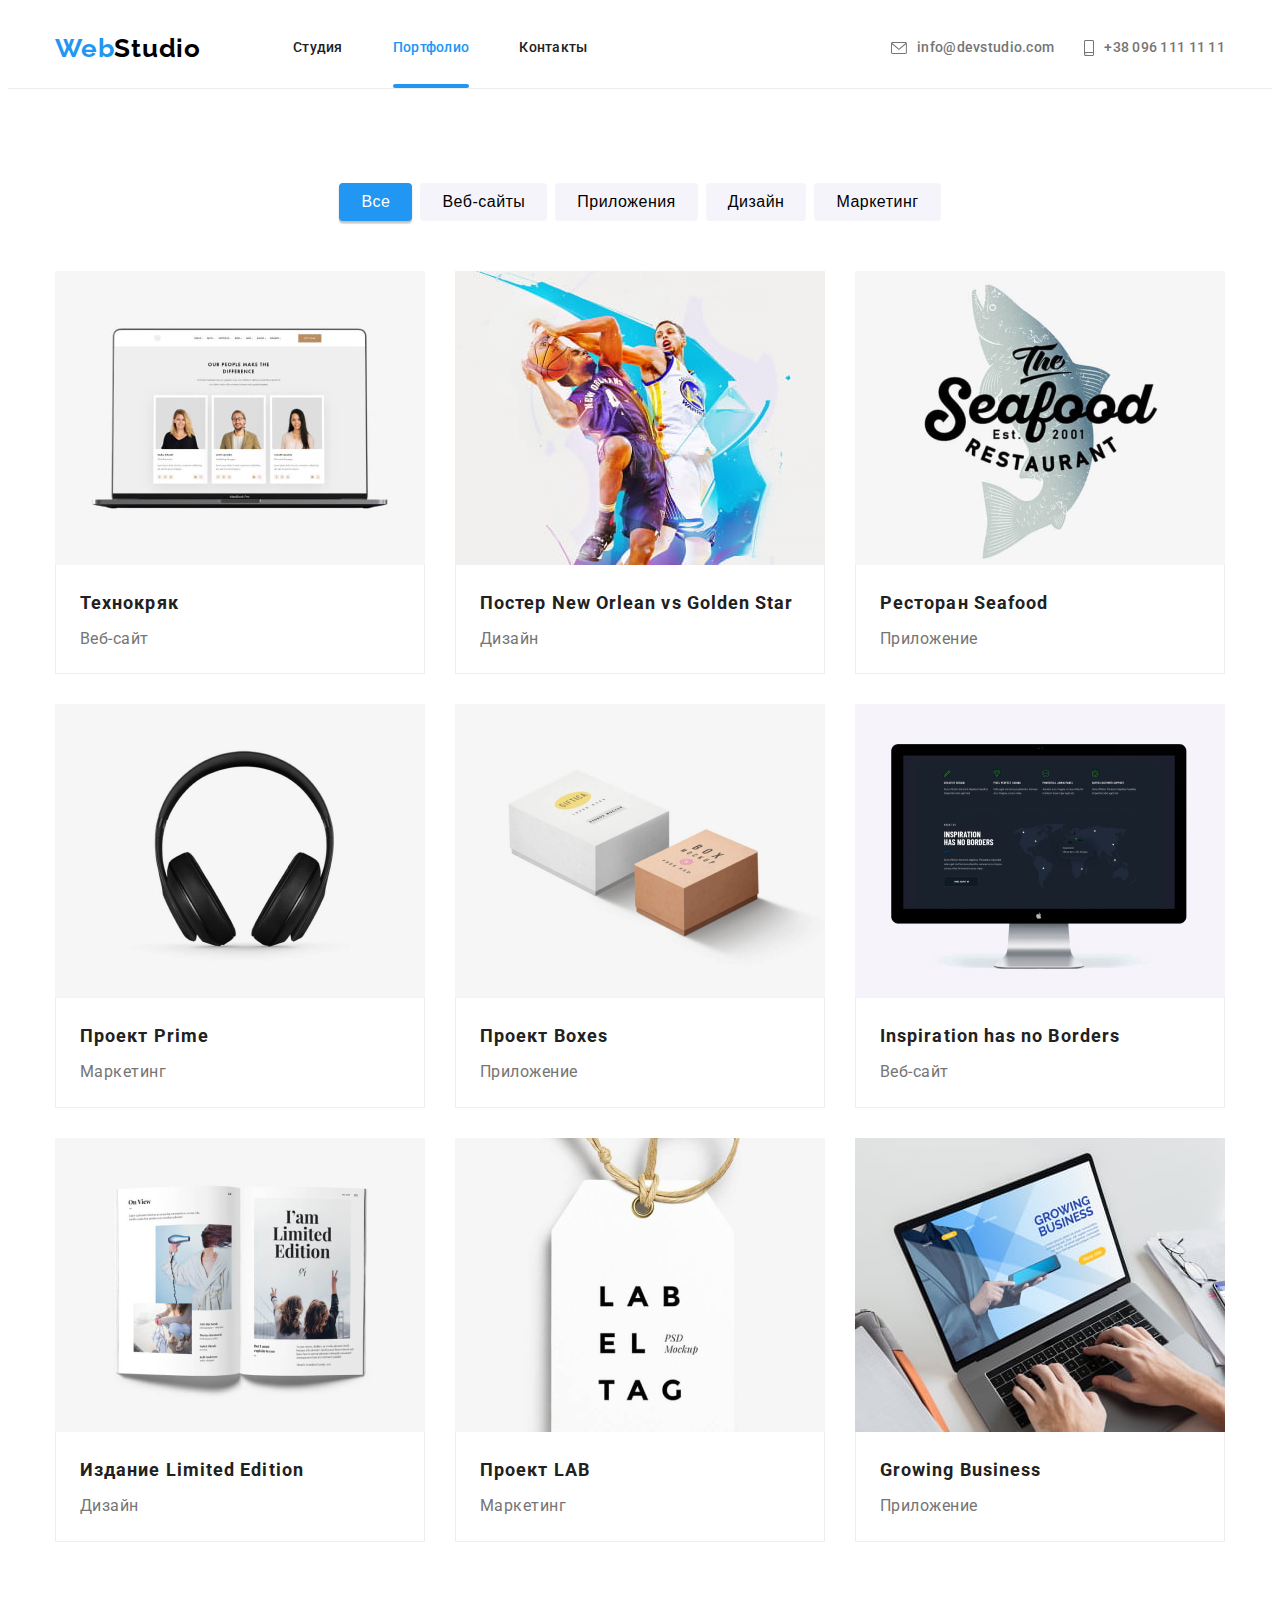
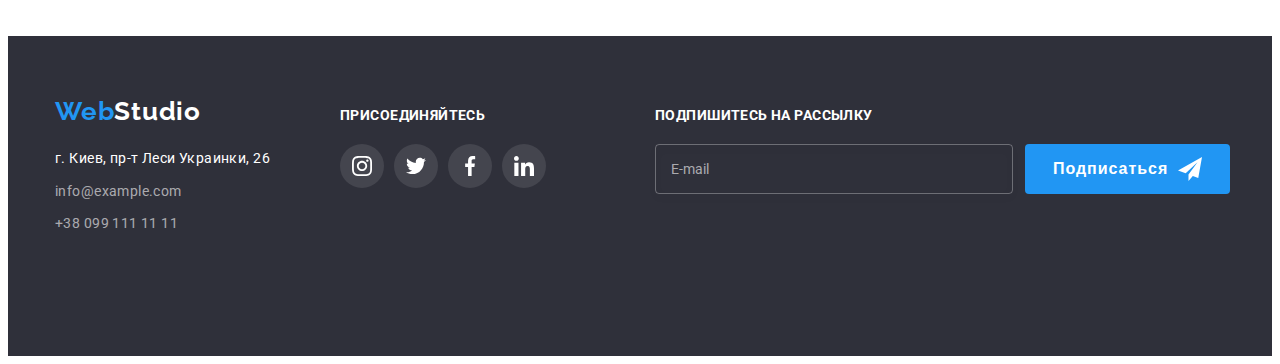
==== commit c51dd1a9: "adaptive" ====
--- a/portfolio.html
+++ b/portfolio.html
@@ -135,8 +135,8 @@
                   <picture>
                     <source  
                     srcset="
-                    ./images/projects-img/card-1-mob-min.jpg   1x, 
-                    ./images/projects-img/card-1-mob-2x-min.jpg 2x"
+                    ./images/projects-img/card-1-desk-min.jpg   1x, 
+                    ./images/projects-img/card-1-desk-2x-min.jpg 2x"
                     media="(min-width:1200px)" />
                     <source 
                     srcset="
@@ -144,13 +144,12 @@
                     ./images/projects-img/card-1-tab-2x-min.jpg 2x" 
                     media="(min-width:768px)"/>
                     <source srcset="
-                    ./images/projects-img/card-1-desk-min.jpg 1x, 
-                    ./images/projects-img/card-1-desk-2x-min.jpg 2x" 
+                    ./images/projects-img/card-1-mob-min.jpg 1x, 
+                    ./images/projects-img/card-1-mob-2x-min.jpg 2x" 
                     media="(min-width:320px)"/>
                     <img class="worker__img" src="./images/projects-img/card-1-desk-min.jpg" 
                     width="270" alt="фото Веб-сайта">
                 </picture>
-                <!-- <img src="./images/card-1.jpg" alt="фото Веб-сайта" /> -->
                   <p class="projects__overlay-text">Ресурс предлагает комплексные предложения с разным уровнем функционала и сервисов. Все это позволит посетителю получить исчерпывающие сведения о компании или частном лице.</p>
                 </div>
                 <div class="projects__container">
@@ -165,8 +164,8 @@
                   <picture>
                     <source  
                     srcset="
-                    ./images/projects-img/card-2-mob-min.jpg   1x, 
-                    ./images/projects-img/card-2-mob-2x-min.jpg 2x"
+                    ./images/projects-img/card-2-desk-min.jpg   1x, 
+                    ./images/projects-img/card-2-desk-2x-min.jpg 2x"
                     media="(min-width:1200px)" />
                     <source 
                     srcset="
@@ -174,13 +173,12 @@
                     ./images/projects-img/card-2-tab-2x-min.jpg 2x" 
                     media="(min-width:768px)"/>
                     <source srcset="
-                    ./images/projects-img/card-2-desk-min.jpg 1x, 
-                    ./images/projects-img/card-2-desk-2x-min.jpg 2x" 
+                    ./images/projects-img/card-2-mob-min.jpg 1x, 
+                    ./images/projects-img/card-2-mob-2x-min.jpg 2x" 
                     media="(min-width:320px)"/>
                     <img class="worker__img" src="./images/projects-img/card-2-desk-min.jpg" 
                     width="270" alt="фото дизайна">
                 </picture>
-                  <!-- <img src="./images/card-2.jpg" alt="фото дизайна" /> -->
                   <p class="projects__overlay-text">Ресурс предлагает комплексные предложения с разным уровнем функционала и сервисов. Все это позволит посетителю получить исчерпывающие сведения о компании или частном лице.</p>
                 </div>
                 <div class="projects__container">
@@ -195,8 +193,8 @@
                   <picture>
                     <source  
                     srcset="
-                    ./images/projects-img/card-3-mob-min.jpg   1x, 
-                    ./images/projects-img/card-3-mob-2x-min.jpg 2x"
+                    ./images/projects-img/card-3-desk-min.jpg   1x, 
+                    ./images/projects-img/card-3-desk-2x-min.jpg 2x"
                     media="(min-width:1200px)" />
                     <source 
                     srcset="
@@ -204,13 +202,12 @@
                     ./images/projects-img/card-3-tab-2x-min.jpg 2x" 
                     media="(min-width:768px)"/>
                     <source srcset="
-                    ./images/projects-img/card-3-desk-min.jpg 1x, 
-                    ./images/projects-img/card-3-desk-2x-min.jpg 2x" 
+                    ./images/projects-img/card-3-mob-min.jpg 1x, 
+                    ./images/projects-img/card-3-mob-2x-min.jpg 2x" 
                     media="(min-width:320px)"/>
                     <img class="worker__img" src="./images/projects-img/card-3-desk-min.jpg" 
                     width="270" alt="фото логотипа">
                 </picture>
-                <!-- <img src="./images/card-3.jpg" alt="фото логотипа" /> -->
                   <p class="projects__overlay-text">Ресурс предлагает комплексные предложения с разным уровнем функционала и сервисов. Все это позволит посетителю получить исчерпывающие сведения о компании или частном лице.</p>
                 </div>
                 <div class="projects__container">
@@ -225,8 +222,8 @@
                   <picture>
                     <source  
                     srcset="
-                    ./images/projects-img/card-4-mob-min.jpg   1x, 
-                    ./images/projects-img/card-4-mob-2x-min.jpg 2x"
+                    ./images/projects-img/card-4-desk-min.jpg   1x, 
+                    ./images/projects-img/card-4-desk-2x-min.jpg 2x"
                     media="(min-width:1200px)" />
                     <source 
                     srcset="
@@ -234,13 +231,12 @@
                     ./images/projects-img/card-4-tab-2x-min.jpg 2x" 
                     media="(min-width:768px)"/>
                     <source srcset="
-                    ./images/projects-img/card-4-desk-min.jpg 1x, 
-                    ./images/projects-img/card-4-desk-2x-min.jpg 2x" 
+                    ./images/projects-img/card-4-mob-min.jpg 1x, 
+                    ./images/projects-img/card-4-mob-2x-min.jpg 2x" 
                     media="(min-width:320px)"/>
                     <img class="worker__img" src="./images/projects-img/card-4-desk-min.jpg" 
                     width="270" alt="аудио продукция">
                 </picture>
-                <!-- <img src="./images/card-4.jpg" alt="аудио продукция" /> -->
                   <p class="projects__overlay-text">Ресурс предлагает комплексные предложения с разным уровнем функционала и сервисов. Все это позволит посетителю получить исчерпывающие сведения о компании или частном лице.</p>
                 </div>
                 <div class="projects__container">
@@ -255,8 +251,8 @@
                   <picture>
                     <source  
                     srcset="
-                    ./images/projects-img/card-5-mob-min.jpg   1x, 
-                    ./images/projects-img/card-5-mob-2x-min.jpg 2x"
+                    ./images/projects-img/card-5-desk-min.jpg   1x, 
+                    ./images/projects-img/card-5-desk-2x-min.jpg 2x"
                     media="(min-width:1200px)" />
                     <source 
                     srcset="
@@ -264,13 +260,12 @@
                     ./images/projects-img/card-5-tab-2x-min.jpg 2x" 
                     media="(min-width:768px)"/>
                     <source srcset="
-                    ./images/projects-img/card-5-desk-min.jpg 1x, 
-                    ./images/projects-img/card-5-desk-2x-min.jpg 2x" 
+                    ./images/projects-img/card-5-mob-min.jpg 1x, 
+                    ./images/projects-img/card-5-mob-2x-min.jpg 2x" 
                     media="(min-width:320px)"/>
                     <img class="worker__img" src="./images/projects-img/card-5-desk-min.jpg" 
                     width="270" alt="коробки">
                 </picture>
-                <!-- <img src="./images/card-5.jpg" alt="коробки" /> -->
                   <p class="projects__overlay-text">Ресурс предлагает комплексные предложения с разным уровнем функционала и сервисов. Все это позволит посетителю получить исчерпывающие сведения о компании или частном лице.</p>
                 </div>
                 <div class="projects__container">
@@ -285,8 +280,8 @@
                   <picture>
                     <source  
                     srcset="
-                    ./images/projects-img/card-6-mob-min.jpg   1x, 
-                    ./images/projects-img/card-6-mob-2x-min.jpg 2x"
+                    ./images/projects-img/card-6-desk-min.jpg   1x, 
+                    ./images/projects-img/card-6-desk-2x-min.jpg 2x"
                     media="(min-width:1200px)" />
                     <source 
                     srcset="
@@ -294,13 +289,12 @@
                     ./images/projects-img/card-6-tab-2x-min.jpg 2x" 
                     media="(min-width:768px)"/>
                     <source srcset="
-                    ./images/projects-img/card-6-desk-min.jpg 1x, 
-                    ./images/projects-img/card-6-desk-2x-min.jpg 2x" 
+                    ./images/projects-img/card-6-mob-min.jpg 1x, 
+                    ./images/projects-img/card-6-mob-2x-min.jpg 2x" 
                     media="(min-width:320px)"/>
                     <img class="worker__img" src="./images/projects-img/card-6-desk-min.jpg" 
                     width="270" alt="розробка сайта">
                 </picture>
-                <!-- <img src="./images/card-6.jpg" alt="розробка сайта " /> -->
                   <p class="projects__overlay-text">Ресурс предлагает комплексные предложения с разным уровнем функционала и сервисов. Все это позволит посетителю получить исчерпывающие сведения о компании или частном лице.</p>
                 </div>
                 <div class="projects__container">
@@ -315,8 +309,8 @@
                   <picture>
                     <source  
                     srcset="
-                    ./images/projects-img/card-7-mob-min.jpg   1x, 
-                    ./images/projects-img/card-7-mob-2x-min.jpg 2x"
+                    ./images/projects-img/card-7-desk-min.jpg   1x, 
+                    ./images/projects-img/card-7-desk-2x-min.jpg 2x"
                     media="(min-width:1200px)" />
                     <source 
                     srcset="
@@ -324,13 +318,12 @@
                     ./images/projects-img/card-7-tab-2x-min.jpg 2x" 
                     media="(min-width:768px)"/>
                     <source srcset="
-                    ./images/projects-img/card-7-desk-min.jpg 1x, 
-                    ./images/projects-img/card-7-desk-2x-min.jpg 2x" 
+                    ./images/projects-img/card-7-mob-min.jpg 1x, 
+                    ./images/projects-img/card-7-mob-2x-min.jpg 2x" 
                     media="(min-width:320px)"/>
                     <img class="worker__img" src="./images/projects-img/card-7-desk-min.jpg" 
                     width="270" alt="дизайн журналу">
                 </picture>
-                <!-- <img src="./images/card-7.jpg" alt="дизайн журналу " /> -->
                   <p class="projects__overlay-text">Ресурс предлагает комплексные предложения с разным уровнем функционала и сервисов. Все это позволит посетителю получить исчерпывающие сведения о компании или частном лице.</p>
                 </div>
                 <div class="projects__container">
@@ -345,8 +338,8 @@
                   <picture>
                     <source  
                     srcset="
-                    ./images/projects-img/card-8-mob-min.jpg   1x, 
-                    ./images/projects-img/card-8-mob-2x-min.jpg 2x"
+                    ./images/projects-img/card-8-desk-min.jpg   1x, 
+                    ./images/projects-img/card-8-desk-2x-min.jpg 2x"
                     media="(min-width:1200px)" />
                     <source 
                     srcset="
@@ -354,13 +347,12 @@
                     ./images/projects-img/card-8-tab-2x-min.jpg 2x" 
                     media="(min-width:768px)"/>
                     <source srcset="
-                    ./images/projects-img/card-8-desk-min.jpg 1x, 
-                    ./images/projects-img/card-8-desk-2x-min.jpg 2x" 
+                    ./images/projects-img/card-8-mob-min.jpg 1x, 
+                    ./images/projects-img/card-8-mob-2x-min.jpg 2x" 
                     media="(min-width:320px)"/>
                     <img class="worker__img" src="./images/projects-img/card-8-desk-min.jpg" 
                     width="270" alt="продукция лейб">
                 </picture>
-                <!-- <img src="./images/card-8.jpg" alt="продукция лейб " /> -->
                   <p class="projects__overlay-text">Ресурс предлагает комплексные предложения с разным уровнем функционала и сервисов. Все это позволит посетителю получить исчерпывающие сведения о компании или частном лице.</p>
                 </div>
                 <div class="projects__container">
@@ -375,8 +367,8 @@
                   <picture>
                     <source  
                     srcset="
-                    ./images/projects-img/card-9-mob-min.jpg   1x, 
-                    ./images/projects-img/card-9-mob-2x-min.jpg 2x"
+                    ./images/projects-img/card-9-desk-min.jpg   1x, 
+                    ./images/projects-img/card-9-desk-2x-min.jpg 2x"
                     media="(min-width:1200px)" />
                     <source 
                     srcset="
@@ -384,8 +376,8 @@
                     ./images/projects-img/card-9-tab-2x-min.jpg 2x" 
                     media="(min-width:768px)"/>
                     <source srcset="
-                    ./images/projects-img/card-9-desk-min.jpg 1x, 
-                    ./images/projects-img/card-9-desk-2x-min.jpg 2x" 
+                    ./images/projects-img/card-9-mob-min.jpg 1x, 
+                    ./images/projects-img/card-9-mob-2x-min.jpg 2x" 
                     media="(min-width:320px)"/>
                     <img class="worker__img" src="./images/projects-img/card-9-desk-min.jpg" 
                     width="270" alt="фото разработки веб-приложения ">
--- a/css/main.min.css
+++ b/css/main.min.css
@@ -1 +1 @@
-:root{--primary-bd-color:#E5E5E5;--text-color: #212121;--second-text-color: #757575;--accent-color: #2196F3;--main-color: #FFFFFF;--theme-color: #F5F4FA;--second-theme-color: #2F303A;--fon-color: #F5F4FA;--icons-color:#AFB1B8}.hidden{position:absolute;white-space:nowrap;width:1px;height:1px;overflow:hidden;border:0;padding:0;clip:rect(0 0 0 0);clip-path:inset(50%);margin:-1px}html{box-sizing:border-box}*,*::before,*::after{box-sizing:inherit}h1,h2,h3,h4,h5,h6,p,ul{margin:0;padding:0}img{display:block;max-width:100%;height:auto;width:100%}.list{list-style:none}a{text-decoration:none}.link{text-decoration:none;color:var(--text-color)}body{font-family:"Roboto",sans-serif;color:var(--text-color);font-size:14px}.section{padding-top:60px;padding-bottom:60px}@media screen and (min-width: 1200px){.section{padding-top:94px;padding-bottom:94px}}.container{width:100%;margin-left:auto;margin-right:auto;padding-left:15px;padding-right:15px}@media screen and (min-width: 480px){.container{max-width:480px}}@media screen and (min-width: 768px){.container{max-width:768px}}@media screen and (min-width: 1200px){.container{max-width:1200px}}.logo{display:block;padding:24px 0;color:var(--accent-color);font-family:"Raleway",sans-serif;font-weight:700;font-size:26px;line-height:1.19;letter-spacing:.03em}@media screen and (max-width: 768px){.logo{padding:16px 0}}.logo__header{margin-right:92px}.logo__header--black{color:#000}.logo__footer{margin:0;padding:0;margin-bottom:20px}.logo__footer--white{color:var(--main-color)}.social{display:flex;justify-content:center}.social__svg{margin-right:10px}.social__svg:last-child{margin-right:0px}.social__link{display:flex;align-items:center;justify-content:center;border-radius:50%;width:44px;height:44px;transition-duration:250ms;transition-timing-function:cubic-bezier(0.4, 0, 0.2, 1);transition-property:color,background-color}.social__icon{fill:currentColor}.title{text-align:center;font-weight:700;font-size:36px;line-height:1.16;letter-spacing:.03em}.btn{display:block;padding:10px 32px;border:none;border-radius:4px;cursor:pointer;color:var(--main-color);background-color:var(--accent-color);transition-duration:250ms;transition-timing-function:cubic-bezier(0.4, 0, 0.2, 1);transition-property:color,background-color}.btn:focus,.btn:hover{background:#188ce8;box-shadow:0px 4px 4px rgba(0,0,0,.15);border-radius:4px}.modal__backdrop{position:fixed;top:0;left:0;width:100%;height:100%;background-color:rgba(0,0,0,.2);opacity:1;transition:opacity 1250ms cubic-bezier(0.4, 0, 0.2, 1)}.modal__window{position:absolute;z-index:3;overflow:auto;top:50%;left:50%;transform:translate(-50%, -50%) rotate(360deg);transition:transform 1250ms cubic-bezier(0.4, 0, 0.2, 1);width:528px;padding:40px;background-color:var(--main-color);box-shadow:0px 1px 3px rgba(0,0,0,.12),0px 1px 1px rgba(0,0,0,.14),0px 2px 1px rgba(0,0,0,.2);border-radius:4px}.modal__btn-close{position:absolute;top:8px;right:8px;padding:0px;width:30px;height:30px;border-radius:50%;border:1px solid rgba(0,0,0,.1);background-color:var(--main-color);display:flex;align-items:center;justify-content:center;cursor:pointer}.modal__title{font-size:20px;line-height:1.15;color:#212121;margin-bottom:12px}.modal__lable{display:block;margin-bottom:10px;position:relative;font-size:12px;line-height:1.16;letter-spacing:.01em;color:#757575}.modal__input{width:100%;height:40px;border:1px solid rgba(33,33,33,.2);outline:none;border-radius:4px;padding:12px 42px;margin-top:4px}.modal__icon{position:absolute;pointer-events:none;border:none;bottom:11px;left:12px}.modal__message{display:block;margin-bottom:20px}.modal__coments{font-size:14px;line-height:1.16;letter-spacing:.01em;border:1px solid rgba(33,33,33,.2);border-radius:4px;outline:none;height:120px;width:100%;resize:none;padding:12px 16px;margin-top:4px}.modal__coments::placeholder{color:rgba(117,117,117,.5)}.modal__input-check{visibility:hidden}.modal__checkbox-text{display:flex;align-items:center;justify-content:center;margin-bottom:30px}.modal__checkbox-text,.modal__link{font-size:14px;line-height:1.71;letter-spacing:.03em;color:#757575}.modal__link{color:#2196f3;text-decoration-line:underline}.modal__checkbox{display:inline-flex;align-items:center;justify-content:center;width:16px;height:15px;margin-right:7px;border-radius:2px;outline:2px solid #212121;outline-offset:-1px;cursor:pointer;transition-property:background-color,outline-offset,outline;transition-duration:250ms;transition-timing-function:cubic-bezier(0.4, 0, 0.2, 1)}.modal__input-check:checked+.modal__checkbox{background-color:#2196f3;outline:2px solid #2196f3}.modal__icon-check{fill:var(--main-color)}.modal__btn{margin:0 auto;font-weight:700;font-size:16px;line-height:1.87;letter-spacing:.06em}.is-hidden{opacity:0;pointer-events:none}.is-hidden .modal__window{transform:translate(-50px, -50px) rotate(0deg);transition:transform 1250ms cubic-bezier(0.4, 0, 0.2, 1)}.modal__input:focus+.modal__icon,.modal__input:hover+.modal__icon,.modal__btn-close:hover{fill:var(--accent-color);transition-property:fill;transition-duration:250ms;transition-timing-function:cubic-bezier(0.4, 0, 0.2, 1)}.modal__input:hover,.modal__input:focus,.modal__coments:hover,.modal__coments:focus{border:1px solid #2196f3;transition-property:border;transition-duration:250ms;transition-timing-function:cubic-bezier(0.4, 0, 0.2, 1)}.footer-modal{width:570px}@media screen and (min-width: 768px)and (max-width: 1200px){.footer-modal{margin:0 auto}}.footer-modal__title{display:block;text-align:center;font-weight:700;font-size:14px;line-height:1.14;letter-spacing:.03em;text-transform:uppercase;color:var(--main-color);margin-bottom:20px}@media screen and (min-width: 1200px){.footer-modal__title{text-align:start}}.footer-form{display:flex;align-items:center}@media screen and (max-width: 768px){.footer-form{flex-wrap:wrap;width:100%}}.footer-form__wrapper{position:relative}@media screen and (max-width: 768px){.footer-form__wrapper{width:100%}}.footer-form__inp{width:358px;height:50px;margin-right:12px;border:1px solid rgba(255,255,255,.3);outline:rgba(0,0,0,0);filter:drop-shadow(0px 4px 4px rgba(0, 0, 0, 0.15));border-radius:4px;background-color:rgba(0,0,0,0);color:rgba(255,255,255,.6);padding-left:16px}@media screen and (max-width: 768px){.footer-form__inp{width:100%}}.footer-form__inp:focus{border-color:var(--accent-color)}.footer-form__email{position:absolute;display:block;top:50%;left:16px;transform:translateY(-50%);color:rgba(255,255,255,.6);transition-property:transform,color;transition-duration:250ms;transition-timing-function:cubic-bezier(0.4, 0, 0.2, 1)}.footer-form__inp:focus+.footer-form__email,.footer-form__inp:not(:placeholder-shown)+.footer-form__email{top:50%;left:-55px;transform:translateY(-50%);color:var(--accent-color);font-size:17px}@media screen and (max-width: 768px){.footer-form__inp:focus+.footer-form__email,.footer-form__inp:not(:placeholder-shown)+.footer-form__email{visibility:hidden}}.footer-form__btn{font-weight:700;font-size:16px;line-height:1.87;letter-spacing:.06em;display:flex;align-items:center;text-align:center;padding:10px 28px}@media screen and (max-width: 768px){.footer-form__btn{display:block;margin:20px auto 0}}.footer-form__icon{margin-left:10px}.header{border-bottom:1px solid #ececec}.header__container{display:flex;align-items:center}.nav-btn{border-color:rgba(0,0,0,0);background-color:rgba(0,0,0,0);padding:10px 0;border:0;display:block;margin-left:auto}@media screen and (min-width: 768px){.nav-btn{display:none}}.nav-btn__icon-menu{fill:#000;transition-duration:250ms;transition-timing-function:cubic-bezier(0.4, 0, 0.2, 1);transition-property:fill}.nav-btn:hover .nav-btn__icon-menu,.nav-btn:focus .nav-btn__icon-menu{fill:var(--accent-color)}.nav{display:flex}@media screen and (max-width: 768px){.nav{display:none}}.nav__menu{display:flex}.nav__item+.nav__item{margin-left:50px}.nav__link{display:block;position:relative;padding:32px 0;font-weight:500;font-size:14px;line-height:1.14;letter-spacing:.02em;color:var(--text-color);transition-duration:250ms;transition-timing-function:cubic-bezier(0.4, 0, 0.2, 1);transition-property:color}.nav__link__link:hover{color:var(--accent-color)}.nav__link::after{position:absolute;display:block;content:"";width:100%;height:4px;background-color:var(--accent-color);border-radius:2px;bottom:0;left:0;transform:scaleX(0);transition-duration:250ms;transition-timing-function:cubic-bezier(0.4, 0, 0.2, 1);transition-property:transform}.nav__link:hover::after{transform:scaleX(1)}.nav__link--activ::after{transform:scaleX(1);color:var(--accent-color)}.nav__link--activ{color:var(--accent-color)}.contact{display:flex;flex-wrap:wrap;width:161px;margin-left:auto}@media screen and (min-width: 1200px){.contact{width:auto}}@media screen and (max-width: 768px){.contact{display:none}}@media screen and (min-width: 1200px){.contact__item:not(:last-child){margin-right:30px}}.contact__link{display:flex;align-items:center;position:relative;padding:10px 0;font-weight:500;font-size:14px;line-height:1.14;letter-spacing:.02em;color:var(--text-color);transition-duration:250ms;transition-timing-function:cubic-bezier(0.4, 0, 0.2, 1);transition-property:color;color:var(--second-text-color)}@media screen and (min-width: 1200px){.contact__link{padding:32px 0}}.contact__link:hover .contact__link--icon,.contact__link:focus .contact__link--icon,.contact__link:hover,.contact__link:focus{color:var(--accent-color);fill:var(--accent-color)}.contact__link--icon{margin-right:10px;fill:currentColor;transition-duration:250ms;transition-timing-function:cubic-bezier(0.4, 0, 0.2, 1);transition-property:color,fill}.nav-btn-close{position:absolute;padding:0;top:10px;right:15px;border-color:rgba(0,0,0,0);background-color:rgba(0,0,0,0);border:0}.nav-btn-close__icon-close{fill:#000;transition-duration:250ms;transition-timing-function:cubic-bezier(0.4, 0, 0.2, 1);transition-property:fill}.nav-btn-close:hover .nav-btn-close__icon-close,.nav-btn-close:focus .nav-btn-close__icon-close{fill:var(--accent-color)}.mob-menu{position:fixed;background-color:var(--main-color);z-index:2;top:0;left:0;width:100vw;height:100vh}.mob-menu__container{display:flex;flex-direction:column;height:100%;justify-content:space-between;padding-top:48px;padding-left:40px;overflow:auto}.mob-menu__item:not(:last-child){margin-bottom:32px}.mob-menu__link{font-weight:500;font-size:40px;line-height:1.17;letter-spacing:.02em;text-align:center;color:var(--text-color);transition-duration:250ms;transition-timing-function:cubic-bezier(0.4, 0, 0.2, 1);transition-property:color}.mob-menu__link--activ,.mob-menu__link:hover,.mob-menu__link:focus{color:var(--accent-color)}.mob-menu__contact{margin-bottom:64px}.mob-menu__item-contact:not(:last-child){margin-bottom:32px}.mob-menu__link-contact-tel{font-weight:500;font-size:34px;line-height:1.25;letter-spacing:.02em;color:var(--accent-color)}.mob-menu__link-contact-email{font-weight:500;font-size:24px;line-height:1.16;letter-spacing:.02em;color:var(--second-text-color)}.mob-menu__social-list{display:flex;flex-wrap:wrap;padding-bottom:48px}.mob-menu__social-item{margin-right:10px}.mob-menu__social-link{font-weight:500;font-size:18px;line-height:1.22;letter-spacing:.02em;color:var(--accent-color);padding-right:10px}.mob-menu__social-item:not(:last-child){border-right:1px solid rgba(33,33,33,.2)}.baner{padding:118px 0;margin-left:auto;margin-right:auto;background-color:var(--second-theme-color);background-image:linear-gradient(rgba(47, 48, 58, 0.4), rgba(47, 48, 58, 0.4)),url(/images/baner-img/baner-mob.jpg);background-size:cover;background-position:center}@media(min-device-pixel-ratio: 2),(min-resolution: 192dpi),(min-resolution: 2dppx){.baner{background-image:linear-gradient(rgba(47, 48, 58, 0.4), rgba(47, 48, 58, 0.4)),url(/images/baner-img/baner-mob-2x.jpg)}}@media screen and (min-width: 768px){.baner{background-image:linear-gradient(rgba(47, 48, 58, 0.4), rgba(47, 48, 58, 0.4)),url(/images/baner-img/baner-tablet.jpg)}}@media screen and (min-width: 768px)and (min-device-pixel-ratio: 2),screen and (min-width: 768px)and (min-resolution: 192dpi),screen and (min-width: 768px)and (min-resolution: 2dppx){.baner{background-image:linear-gradient(rgba(47, 48, 58, 0.4), rgba(47, 48, 58, 0.4)),url(/images/baner-img/baner-tab-2x.jpg)}}@media screen and (min-width: 1200px){.baner{max-width:1600px;padding-top:200px;padding-bottom:200px;background-image:linear-gradient(rgba(47, 48, 58, 0.4), rgba(47, 48, 58, 0.4)),url(/images/baner-img/baner-desk.jpg)}}@media screen and (min-width: 1200px)and (min-device-pixel-ratio: 2),screen and (min-width: 1200px)and (min-resolution: 192dpi),screen and (min-width: 1200px)and (min-resolution: 2dppx){.baner{background-image:linear-gradient(rgba(47, 48, 58, 0.4), rgba(47, 48, 58, 0.4)),url(/images/baner-img/baner-desk-2x.jpg)}}@media screen and (min-width: 1200px){.baner{max-width:1600px;padding-top:200px;padding-bottom:200px}}.baner__title{margin-bottom:30px;max-width:360px;margin-left:auto;margin-right:auto;font-weight:900;font-size:26px;line-height:1.61;letter-spacing:.06em;text-align:center;text-transform:uppercase;color:var(--main-color)}@media screen and (min-width: 1200px){.baner__title{font-weight:900;font-size:44px;line-height:1.36;letter-spacing:.06em;max-width:696px}}.baner__btn{margin:0 auto;font-weight:700;font-size:16px;line-height:1.87;letter-spacing:.06em}.features{display:flex;flex-wrap:wrap;gap:30px}.features__item{width:450px}@media screen and (min-width: 768px){.features__item{width:calc((100% - 30px)/2)}}@media screen and (min-width: 1200px){.features__item{width:calc((100% - 90px)/4)}}.features__wrapper{display:flex;align-items:center;justify-content:center;height:120px;margin-bottom:30px;background-color:#f5f4fa;border-radius:4px;fill:currentColor}.features__title{margin-bottom:10px;font-weight:700;font-size:14px;line-height:1.14;letter-spacing:.03em;text-align:center;text-transform:uppercase;color:var(--text-color)}@media screen and (min-width: 768px){.features__title{text-align:start}}.features__text{line-height:1.71;letter-spacing:.03em;color:var(--second-text-color)}.services{display:flex;padding-bottom:94px}@media screen and (max-width: 1200px){.services{display:none}}.services__title{margin-bottom:50px}.services__container{display:flex}.services__item{margin-right:30px;position:relative}.services__item:last-child{margin-right:0px}.services__supplement-wrapper{position:absolute;bottom:0px;display:flex;align-items:center;justify-content:center;width:100%;height:70px;background-color:rgba(47,48,58,.8)}.services__text{font-weight:700;line-height:1.14;letter-spacing:.03em;text-transform:uppercase;color:#fff}.worker{background-color:var(--fon-color)}.worker__title{margin-bottom:50px}.worker__list{display:flex;flex-wrap:wrap;gap:30px}.worker__item{width:100%;background-color:var(--main-color);box-shadow:0px 1px 3px rgba(0,0,0,.12),0px 1px 1px rgba(0,0,0,.14),0px 2px 1px rgba(0,0,0,.2);border-radius:0px 0px 4px 4px}@media screen and (min-width: 768px){.worker__item{width:calc((100% - 30px)/2)}}@media screen and (min-width: 1200px){.worker__item{width:calc((100% - 90px)/4)}}.worker__card{padding-top:30px;padding-bottom:30px}.worker__name{margin-bottom:10px;font-weight:500;font-size:16px;line-height:1.18;letter-spacing:.03em;text-align:center;color:var(--text-color)}.worker__position{font-size:16px;line-height:1.18;letter-spacing:.03em;text-align:center;color:var(--second-text-color);margin-bottom:16px}.social__link--color{background-color:rgba(0,0,0,0);color:var(--icons-color)}.social__link--color:hover{background-color:var(--accent-color);color:var(--main-color)}.clients__title{margin-bottom:50px}@media screen and (max-width: 1200px){.clients__title{font-size:28px;line-height:1.17}}.clients__container{display:flex;flex-wrap:wrap;gap:30px}.clients__item{height:92px;width:calc((100% - 30px)/2)}@media screen and (min-width: 768px){.clients__item{width:calc((100% - 60px)/3)}}@media screen and (min-width: 1200px){.clients__item{width:calc((100% - 150px)/6)}}.clients__link{display:flex;align-items:center;justify-content:center;width:100%;height:100%;border-radius:4px;border:1px solid var(--icons-color);color:var(--icons-color);transition-duration:250ms;transition-timing-function:cubic-bezier(0.4, 0, 0.2, 1);transition-property:color,border-color}.clients__link:hover{color:var(--accent-color);border-color:var(--accent-color)}.clients__icon{fill:currentColor}.footer{padding-top:60px;padding-bottom:60px;background-color:var(--second-theme-color)}.footer__conteiner{display:flex;flex-wrap:wrap;align-items:baseline}.footer__page{margin:0 auto;text-align:center;margin-bottom:60px}@media screen and (max-width: 480px){.footer__page{width:100%}}@media screen and (min-width: 768px){.footer__page{margin-left:76px;margin-right:0}}@media screen and (min-width: 1200px){.footer__page{text-align:start;margin-left:0;margin-right:0}}.footer-social{margin:0 auto 60px}@media screen and (max-width: 768px){.footer-social{width:100%}}@media screen and (min-width: 768px){.footer-social{margin-right:89px}}@media screen and (min-width: 1200px){.footer-social{margin-left:70px;margin-right:auto}}.footer-social__title{display:block;font-weight:700;font-size:14px;line-height:1.14;letter-spacing:.03em;text-transform:uppercase;text-align:center;color:var(--main-color);margin-bottom:20px}@media screen and (min-width: 1200px){.footer-social__title{text-align:start}}.social__link--footer{background-color:rgba(255,255,255,.1);color:var(--main-color)}.social__link--footer:hover{background-color:var(--accent-color);color:var(--main-color)}.footer-address{font-style:normal}.footer-address__item+.footer-address__item{margin-top:9px}.footer-address__map-address{font-size:14px;line-height:1.7;letter-spacing:.03em;color:var(--main-color)}.footer-address__contact{font-size:14px;line-height:1.7;letter-spacing:.03em;color:rgba(255,255,255,.6);transition-property:color;transition-duration:250ms;transition-timing-function:cubic-bezier(0.4, 0, 0.2, 1)}.footer-address__contact:focus,.footer-address__contact:hover{color:var(--accent-color)}.filter-btn{display:flex;flex-wrap:wrap;margin-bottom:40px}@media screen and (min-width: 768px){.filter-btn{justify-content:center;margin-bottom:30px}}@media screen and (min-width: 1200px){.filter-btn{justify-content:center;margin-bottom:50px}}.filter-btn__item:not(:nth-child(n+5)){margin-right:8px}@media screen and (max-width: 768px){.filter-btn__item:nth-child(-n+3){margin-bottom:15px}}.filter-btn__title{padding-top:6px;padding-bottom:6px;padding-left:22px;padding-right:22px;border-radius:4px;border:0;font-weight:500;font-size:16px;line-height:1.6;letter-spacing:.03em;background-color:#f5f4fa;cursor:pointer;transition-property:background-color,color,box-shadow;transition-duration:250ms;transition-timing-function:cubic-bezier(0.4, 0, 0.2, 1)}.filter-btn__title:focus,.filter-btn__title:hover,.filter-btn__title--active{background-color:var(--accent-color);color:var(--main-color);box-shadow:0px 3px 1px rgba(0,0,0,.1),0px 1px 2px rgba(0,0,0,.08),0px 2px 2px rgba(0,0,0,.12)}.projects{display:flex;flex-wrap:wrap;gap:30px}@media screen and (min-width: 768px){.projects__card{width:calc((100% - 30px)/2)}}@media screen and (min-width: 1200px){.projects__card{width:calc((100% - 60px)/3)}}.projects__link{display:block;height:100%}.projects__link:hover{box-shadow:0px 1px 1px rgba(0,0,0,.12),0px 4px 4px rgba(0,0,0,.06),1px 4px 6px rgba(0,0,0,.16);transition-property:box-shadow;transition-duration:250ms;transition-timing-function:cubic-bezier(0.4, 0, 0.2, 1)}.projects__link:hover .projects__overlay-text,.projects__link:focus .projects__overlay-text{transform:translateY(0)}.projects__wrapper{position:relative;overflow:hidden}.projects__overlay-text{position:absolute;top:0;font-size:18px;line-height:1.55;letter-spacing:.03em;color:var(--main-color);background-color:rgba(33,150,243,.9);padding:63px 24px;transform:translateY(100%);transition-property:transform,color;transition-duration:250ms;transition-timing-function:cubic-bezier(0.4, 0, 0.2, 1)}.projects__container{padding:20px 24px;border-left:1px solid #eee;border-bottom:1px solid #eee;border-right:1px solid #eee}.projects__title{margin-bottom:4px;font-weight:700;font-size:18px;line-height:2;letter-spacing:.06em;color:var(--text-color)}.projects__text{font-size:16px;line-height:1.8;letter-spacing:.03em;color:var(--second-text-color)}/*# sourceMappingURL=main.min.css.map */+:root{--primary-bd-color:#E5E5E5;--text-color: #212121;--second-text-color: #757575;--accent-color: #2196F3;--main-color: #FFFFFF;--theme-color: #F5F4FA;--second-theme-color: #2F303A;--fon-color: #F5F4FA;--icons-color:#AFB1B8}.hidden{position:absolute;white-space:nowrap;width:1px;height:1px;overflow:hidden;border:0;padding:0;clip:rect(0 0 0 0);clip-path:inset(50%);margin:-1px}html{box-sizing:border-box}*,*::before,*::after{box-sizing:inherit}h1,h2,h3,h4,h5,h6,p,ul{margin:0;padding:0}img{display:block;max-width:100%;height:auto;width:100%}.list{list-style:none}a{text-decoration:none}.link{text-decoration:none;color:var(--text-color)}body{font-family:"Roboto",sans-serif;color:var(--text-color);font-size:14px}.section{padding-top:60px;padding-bottom:60px}@media screen and (min-width: 1200px){.section{padding-top:94px;padding-bottom:94px}}.container{width:100%;margin-left:auto;margin-right:auto;padding-left:15px;padding-right:15px}@media screen and (min-width: 480px){.container{max-width:480px}}@media screen and (min-width: 768px){.container{max-width:768px}}@media screen and (min-width: 1200px){.container{max-width:1200px}}.logo{display:block;padding:24px 0;color:var(--accent-color);font-family:"Raleway",sans-serif;font-weight:700;font-size:26px;line-height:1.19;letter-spacing:.03em}@media screen and (max-width: 768px){.logo{padding:16px 0}}.logo__header{margin-right:92px}.logo__header--black{color:#000}.logo__footer{margin:0;padding:0;margin-bottom:20px}.logo__footer--white{color:var(--main-color)}.social{display:flex;justify-content:center}.social__svg{margin-right:10px}.social__svg:last-child{margin-right:0px}.social__link{display:flex;align-items:center;justify-content:center;border-radius:50%;width:44px;height:44px;transition-duration:250ms;transition-timing-function:cubic-bezier(0.4, 0, 0.2, 1);transition-property:color,background-color}.social__icon{fill:currentColor}.title{text-align:center;font-weight:700;font-size:36px;line-height:1.16;letter-spacing:.03em}.btn{display:block;padding:10px 32px;border:none;border-radius:4px;cursor:pointer;color:var(--main-color);background-color:var(--accent-color);transition-duration:250ms;transition-timing-function:cubic-bezier(0.4, 0, 0.2, 1);transition-property:color,background-color}.btn:focus,.btn:hover{background:#188ce8;box-shadow:0px 4px 4px rgba(0,0,0,.15);border-radius:4px}.modal__backdrop{position:fixed;top:0;left:0;width:100%;height:100%;background-color:rgba(0,0,0,.2);opacity:1;transition:opacity 1250ms cubic-bezier(0.4, 0, 0.2, 1)}.modal__window{position:absolute;z-index:3;overflow:auto;top:50%;left:50%;transform:translate(-50%, -50%) rotate(360deg);transition:transform 1250ms cubic-bezier(0.4, 0, 0.2, 1);width:528px;padding:40px;background-color:var(--main-color);box-shadow:0px 1px 3px rgba(0,0,0,.12),0px 1px 1px rgba(0,0,0,.14),0px 2px 1px rgba(0,0,0,.2);border-radius:4px}@media screen and (min-width: 480px)and (max-width: 768px){.modal__window{width:450px;height:639px;padding:40px;margin:auto}}@media screen and (max-width: 479px){.modal__window{width:320px;height:649px;padding:40px}}.modal__btn-close{position:absolute;top:8px;right:8px;padding:0px;width:30px;height:30px;border-radius:50%;border:1px solid rgba(0,0,0,.1);background-color:var(--main-color);display:flex;align-items:center;justify-content:center;cursor:pointer}.modal__title{font-size:20px;line-height:1.15;color:#212121;margin-bottom:12px}.modal__lable{display:block;margin-bottom:10px;position:relative;font-size:12px;line-height:1.16;letter-spacing:.01em;color:#757575}.modal__input{width:100%;height:40px;border:1px solid rgba(33,33,33,.2);outline:none;border-radius:4px;padding:12px 42px;margin-top:4px}.modal__icon{position:absolute;pointer-events:none;border:none;bottom:11px;left:12px}.modal__message{display:block;margin-bottom:20px}.modal__coments{font-size:14px;line-height:1.16;letter-spacing:.01em;border:1px solid rgba(33,33,33,.2);border-radius:4px;outline:none;height:120px;width:100%;resize:none;padding:12px 16px;margin-top:4px}.modal__coments::placeholder{color:rgba(117,117,117,.5)}.modal__input-check{visibility:hidden}.modal__checkbox-text{display:flex;align-items:center;justify-content:center;margin-bottom:30px}.modal__checkbox-text,.modal__link{font-size:14px;line-height:1.71;letter-spacing:.03em;color:#757575}.modal__link{color:#2196f3;text-decoration-line:underline}.modal__checkbox{display:inline-flex;align-items:center;justify-content:center;width:16px;height:15px;margin-right:7px;border-radius:2px;outline:2px solid #212121;outline-offset:-1px;cursor:pointer;transition-property:background-color,outline-offset,outline;transition-duration:250ms;transition-timing-function:cubic-bezier(0.4, 0, 0.2, 1)}.modal__input-check:checked+.modal__checkbox{background-color:#2196f3;outline:2px solid #2196f3}.modal__icon-check{fill:var(--main-color)}.modal__btn{margin:0 auto;font-weight:700;font-size:16px;line-height:1.87;letter-spacing:.06em}.is-hidden{opacity:0;pointer-events:none}.is-hidden .modal__window{transform:translate(-50px, -50px) rotate(0deg);transition:transform 1250ms cubic-bezier(0.4, 0, 0.2, 1)}.modal__input:focus+.modal__icon,.modal__input:hover+.modal__icon,.modal__btn-close:hover{fill:var(--accent-color);transition-property:fill;transition-duration:250ms;transition-timing-function:cubic-bezier(0.4, 0, 0.2, 1)}.modal__input:hover,.modal__input:focus,.modal__coments:hover,.modal__coments:focus{border:1px solid #2196f3;transition-property:border;transition-duration:250ms;transition-timing-function:cubic-bezier(0.4, 0, 0.2, 1)}.footer-modal{width:570px}@media screen and (min-width: 768px)and (max-width: 1200px){.footer-modal{margin:0 auto}}.footer-modal__title{display:block;text-align:center;font-weight:700;font-size:14px;line-height:1.14;letter-spacing:.03em;text-transform:uppercase;color:var(--main-color);margin-bottom:20px}@media screen and (min-width: 1200px){.footer-modal__title{text-align:start}}.footer-form{display:flex;align-items:center}@media screen and (max-width: 768px){.footer-form{flex-wrap:wrap;width:100%}}.footer-form__wrapper{position:relative}@media screen and (max-width: 768px){.footer-form__wrapper{width:100%}}.footer-form__inp{width:358px;height:50px;margin-right:12px;border:1px solid rgba(255,255,255,.3);outline:rgba(0,0,0,0);filter:drop-shadow(0px 4px 4px rgba(0, 0, 0, 0.15));border-radius:4px;background-color:rgba(0,0,0,0);color:rgba(255,255,255,.6);padding-left:16px}@media screen and (max-width: 768px){.footer-form__inp{width:100%}}.footer-form__inp:focus{border-color:var(--accent-color)}.footer-form__email{position:absolute;display:block;top:50%;left:16px;transform:translateY(-50%);color:rgba(255,255,255,.6);transition-property:transform,color;transition-duration:250ms;transition-timing-function:cubic-bezier(0.4, 0, 0.2, 1)}.footer-form__inp:focus+.footer-form__email,.footer-form__inp:not(:placeholder-shown)+.footer-form__email{top:50%;left:-55px;transform:translateY(-50%);color:var(--accent-color);font-size:17px}@media screen and (max-width: 768px){.footer-form__inp:focus+.footer-form__email,.footer-form__inp:not(:placeholder-shown)+.footer-form__email{visibility:hidden}}.footer-form__btn{font-weight:700;font-size:16px;line-height:1.87;letter-spacing:.06em;display:flex;align-items:center;text-align:center;padding:10px 28px}@media screen and (max-width: 768px){.footer-form__btn{display:block;margin:20px auto 0}}.footer-form__icon{margin-left:10px}.header{border-bottom:1px solid #ececec}.header__container{display:flex;align-items:center}.nav-btn{border-color:rgba(0,0,0,0);background-color:rgba(0,0,0,0);padding:10px 0;border:0;display:block;margin-left:auto}@media screen and (min-width: 768px){.nav-btn{display:none}}.nav-btn__icon-menu{fill:#000;transition-duration:250ms;transition-timing-function:cubic-bezier(0.4, 0, 0.2, 1);transition-property:fill}.nav-btn:hover .nav-btn__icon-menu,.nav-btn:focus .nav-btn__icon-menu{fill:var(--accent-color)}.nav{display:flex}@media screen and (max-width: 768px){.nav{display:none}}.nav__menu{display:flex}.nav__item+.nav__item{margin-left:50px}.nav__link{display:block;position:relative;padding:32px 0;font-weight:500;font-size:14px;line-height:1.14;letter-spacing:.02em;color:var(--text-color);transition-duration:250ms;transition-timing-function:cubic-bezier(0.4, 0, 0.2, 1);transition-property:color}.nav__link__link:hover{color:var(--accent-color)}.nav__link::after{position:absolute;display:block;content:"";width:100%;height:4px;background-color:var(--accent-color);border-radius:2px;bottom:0;left:0;transform:scaleX(0);transition-duration:250ms;transition-timing-function:cubic-bezier(0.4, 0, 0.2, 1);transition-property:transform}.nav__link:hover::after{transform:scaleX(1)}.nav__link--activ::after{transform:scaleX(1);color:var(--accent-color)}.nav__link--activ{color:var(--accent-color)}.contact{display:flex;flex-wrap:wrap;width:161px;margin-left:auto}@media screen and (min-width: 1200px){.contact{width:auto}}@media screen and (max-width: 768px){.contact{display:none}}@media screen and (min-width: 1200px){.contact__item:not(:last-child){margin-right:30px}}.contact__link{display:flex;align-items:center;position:relative;padding:10px 0;font-weight:500;font-size:14px;line-height:1.14;letter-spacing:.02em;color:var(--text-color);transition-duration:250ms;transition-timing-function:cubic-bezier(0.4, 0, 0.2, 1);transition-property:color;color:var(--second-text-color)}@media screen and (min-width: 1200px){.contact__link{padding:32px 0}}.contact__link:hover .contact__link--icon,.contact__link:focus .contact__link--icon,.contact__link:hover,.contact__link:focus{color:var(--accent-color);fill:var(--accent-color)}.contact__link--icon{margin-right:10px;fill:currentColor;transition-duration:250ms;transition-timing-function:cubic-bezier(0.4, 0, 0.2, 1);transition-property:color,fill}.nav-btn-close{position:absolute;padding:0;top:10px;right:15px;border-color:rgba(0,0,0,0);background-color:rgba(0,0,0,0);border:0}.nav-btn-close__icon-close{fill:#000;transition-duration:250ms;transition-timing-function:cubic-bezier(0.4, 0, 0.2, 1);transition-property:fill}.nav-btn-close:hover .nav-btn-close__icon-close,.nav-btn-close:focus .nav-btn-close__icon-close{fill:var(--accent-color)}.mob-menu{position:fixed;background-color:var(--main-color);z-index:2;top:0;left:0;width:100vw;height:100vh}.mob-menu__container{display:flex;flex-direction:column;height:100%;justify-content:space-between;padding-top:48px;padding-left:40px;overflow:auto}.mob-menu__item:not(:last-child){margin-bottom:32px}.mob-menu__link{font-weight:500;font-size:40px;line-height:1.17;letter-spacing:.02em;text-align:center;color:var(--text-color);transition-duration:250ms;transition-timing-function:cubic-bezier(0.4, 0, 0.2, 1);transition-property:color}.mob-menu__link--activ,.mob-menu__link:hover,.mob-menu__link:focus{color:var(--accent-color)}.mob-menu__contact{margin-bottom:64px}.mob-menu__item-contact:not(:last-child){margin-bottom:32px}.mob-menu__link-contact-tel{font-weight:500;font-size:34px;line-height:1.25;letter-spacing:.02em;color:var(--accent-color)}.mob-menu__link-contact-email{font-weight:500;font-size:24px;line-height:1.16;letter-spacing:.02em;color:var(--second-text-color)}.mob-menu__social-list{display:flex;flex-wrap:wrap;padding-bottom:48px}.mob-menu__social-item{margin-right:10px}.mob-menu__social-link{font-weight:500;font-size:18px;line-height:1.22;letter-spacing:.02em;color:var(--accent-color);padding-right:10px}.mob-menu__social-item:not(:last-child){border-right:1px solid rgba(33,33,33,.2)}.baner{padding:118px 0;margin-left:auto;margin-right:auto;background-color:var(--second-theme-color);background-image:linear-gradient(rgba(47, 48, 58, 0.4), rgba(47, 48, 58, 0.4)),url(/images/baner-img/baner-mob.jpg);background-size:cover;background-position:center}@media(min-device-pixel-ratio: 2),(min-resolution: 192dpi),(min-resolution: 2dppx){.baner{background-image:linear-gradient(rgba(47, 48, 58, 0.4), rgba(47, 48, 58, 0.4)),url(/images/baner-img/baner-mob-2x.jpg)}}@media screen and (min-width: 768px){.baner{background-image:linear-gradient(rgba(47, 48, 58, 0.4), rgba(47, 48, 58, 0.4)),url(/images/baner-img/baner-tablet.jpg)}}@media screen and (min-width: 768px)and (min-device-pixel-ratio: 2),screen and (min-width: 768px)and (min-resolution: 192dpi),screen and (min-width: 768px)and (min-resolution: 2dppx){.baner{background-image:linear-gradient(rgba(47, 48, 58, 0.4), rgba(47, 48, 58, 0.4)),url(/images/baner-img/baner-tab-2x.jpg)}}@media screen and (min-width: 1200px){.baner{max-width:1600px;padding-top:200px;padding-bottom:200px;background-image:linear-gradient(rgba(47, 48, 58, 0.4), rgba(47, 48, 58, 0.4)),url(/images/baner-img/baner-desk.jpg)}}@media screen and (min-width: 1200px)and (min-device-pixel-ratio: 2),screen and (min-width: 1200px)and (min-resolution: 192dpi),screen and (min-width: 1200px)and (min-resolution: 2dppx){.baner{background-image:linear-gradient(rgba(47, 48, 58, 0.4), rgba(47, 48, 58, 0.4)),url(/images/baner-img/baner-desk-2x.jpg)}}@media screen and (min-width: 1200px){.baner{max-width:1600px;padding-top:200px;padding-bottom:200px}}.baner__title{margin-bottom:30px;max-width:360px;margin-left:auto;margin-right:auto;font-weight:900;font-size:26px;line-height:1.61;letter-spacing:.06em;text-align:center;text-transform:uppercase;color:var(--main-color)}@media screen and (min-width: 1200px){.baner__title{font-weight:900;font-size:44px;line-height:1.36;letter-spacing:.06em;max-width:696px}}.baner__btn{margin:0 auto;font-weight:700;font-size:16px;line-height:1.87;letter-spacing:.06em}.features{display:flex;flex-wrap:wrap;gap:30px}.features__item{width:450px}@media screen and (min-width: 768px){.features__item{width:calc((100% - 30px)/2)}}@media screen and (min-width: 1200px){.features__item{width:calc((100% - 90px)/4)}}.features__wrapper{display:flex;align-items:center;justify-content:center;height:120px;margin-bottom:30px;background-color:#f5f4fa;border-radius:4px;fill:currentColor}.features__title{margin-bottom:10px;font-weight:700;font-size:14px;line-height:1.14;letter-spacing:.03em;text-align:center;text-transform:uppercase;color:var(--text-color)}@media screen and (min-width: 768px){.features__title{text-align:start}}.features__text{line-height:1.71;letter-spacing:.03em;color:var(--second-text-color)}.services{display:flex;padding-bottom:94px}@media screen and (max-width: 1200px){.services{display:none}}.services__title{margin-bottom:50px}.services__container{display:flex}.services__item{margin-right:30px;position:relative}.services__item:last-child{margin-right:0px}.services__supplement-wrapper{position:absolute;bottom:0px;display:flex;align-items:center;justify-content:center;width:100%;height:70px;background-color:rgba(47,48,58,.8)}.services__text{font-weight:700;line-height:1.14;letter-spacing:.03em;text-transform:uppercase;color:#fff}.worker{background-color:var(--fon-color)}.worker__title{margin-bottom:50px}.worker__list{display:flex;flex-wrap:wrap;gap:30px}.worker__item{width:100%;background-color:var(--main-color);box-shadow:0px 1px 3px rgba(0,0,0,.12),0px 1px 1px rgba(0,0,0,.14),0px 2px 1px rgba(0,0,0,.2);border-radius:0px 0px 4px 4px}@media screen and (min-width: 768px){.worker__item{width:calc((100% - 30px)/2)}}@media screen and (min-width: 1200px){.worker__item{width:calc((100% - 90px)/4)}}.worker__card{padding-top:30px;padding-bottom:30px}.worker__name{margin-bottom:10px;font-weight:500;font-size:16px;line-height:1.18;letter-spacing:.03em;text-align:center;color:var(--text-color)}.worker__position{font-size:16px;line-height:1.18;letter-spacing:.03em;text-align:center;color:var(--second-text-color);margin-bottom:16px}.social__link--color{background-color:rgba(0,0,0,0);color:var(--icons-color)}.social__link--color:hover{background-color:var(--accent-color);color:var(--main-color)}.clients__title{margin-bottom:50px}@media screen and (max-width: 1200px){.clients__title{font-size:28px;line-height:1.17}}.clients__container{display:flex;flex-wrap:wrap;gap:30px}.clients__item{height:92px;width:calc((100% - 30px)/2)}@media screen and (min-width: 768px){.clients__item{width:calc((100% - 60px)/3)}}@media screen and (min-width: 1200px){.clients__item{width:calc((100% - 150px)/6)}}.clients__link{display:flex;align-items:center;justify-content:center;width:100%;height:100%;border-radius:4px;border:1px solid var(--icons-color);color:var(--icons-color);transition-duration:250ms;transition-timing-function:cubic-bezier(0.4, 0, 0.2, 1);transition-property:color,border-color}.clients__link:hover{color:var(--accent-color);border-color:var(--accent-color)}.clients__icon{fill:currentColor}.footer{padding-top:60px;padding-bottom:60px;background-color:var(--second-theme-color)}.footer__conteiner{display:flex;flex-wrap:wrap;align-items:baseline}.footer__page{margin:0 auto;text-align:center;margin-bottom:60px}@media screen and (max-width: 480px){.footer__page{width:100%}}@media screen and (min-width: 768px){.footer__page{margin-left:76px;margin-right:0}}@media screen and (min-width: 1200px){.footer__page{text-align:start;margin-left:0;margin-right:0}}.footer-social{margin:0 auto 60px}@media screen and (max-width: 768px){.footer-social{width:100%}}@media screen and (min-width: 768px){.footer-social{margin-right:89px}}@media screen and (min-width: 1200px){.footer-social{margin-left:70px;margin-right:auto}}.footer-social__title{display:block;font-weight:700;font-size:14px;line-height:1.14;letter-spacing:.03em;text-transform:uppercase;text-align:center;color:var(--main-color);margin-bottom:20px}@media screen and (min-width: 1200px){.footer-social__title{text-align:start}}.social__link--footer{background-color:rgba(255,255,255,.1);color:var(--main-color)}.social__link--footer:hover{background-color:var(--accent-color);color:var(--main-color)}.footer-address{font-style:normal}.footer-address__item+.footer-address__item{margin-top:9px}.footer-address__map-address{font-size:14px;line-height:1.7;letter-spacing:.03em;color:var(--main-color)}.footer-address__contact{font-size:14px;line-height:1.7;letter-spacing:.03em;color:rgba(255,255,255,.6);transition-property:color;transition-duration:250ms;transition-timing-function:cubic-bezier(0.4, 0, 0.2, 1)}.footer-address__contact:focus,.footer-address__contact:hover{color:var(--accent-color)}.filter-btn{display:flex;flex-wrap:wrap;margin-bottom:40px}@media screen and (min-width: 768px){.filter-btn{justify-content:center;margin-bottom:30px}}@media screen and (min-width: 1200px){.filter-btn{justify-content:center;margin-bottom:50px}}.filter-btn__item:not(:nth-child(n+5)){margin-right:8px}@media screen and (max-width: 768px){.filter-btn__item:nth-child(-n+3){margin-bottom:15px}}.filter-btn__title{padding-top:6px;padding-bottom:6px;padding-left:22px;padding-right:22px;border-radius:4px;border:0;font-weight:500;font-size:16px;line-height:1.6;letter-spacing:.03em;background-color:#f5f4fa;cursor:pointer;transition-property:background-color,color,box-shadow;transition-duration:250ms;transition-timing-function:cubic-bezier(0.4, 0, 0.2, 1)}.filter-btn__title:focus,.filter-btn__title:hover,.filter-btn__title--active{background-color:var(--accent-color);color:var(--main-color);box-shadow:0px 3px 1px rgba(0,0,0,.1),0px 1px 2px rgba(0,0,0,.08),0px 2px 2px rgba(0,0,0,.12)}.projects{display:flex;flex-wrap:wrap;gap:30px}@media screen and (max-width: 768px){.projects{justify-content:center}}@media screen and (min-width: 768px){.projects__card{width:calc((100% - 30px)/2)}}@media screen and (min-width: 1200px){.projects__card{width:calc((100% - 60px)/3)}}.projects__link{display:block;height:100%}.projects__link:hover{box-shadow:0px 1px 1px rgba(0,0,0,.12),0px 4px 4px rgba(0,0,0,.06),1px 4px 6px rgba(0,0,0,.16);transition-property:box-shadow;transition-duration:250ms;transition-timing-function:cubic-bezier(0.4, 0, 0.2, 1)}.projects__link:hover .projects__overlay-text,.projects__link:focus .projects__overlay-text{transform:translateY(0)}.projects__wrapper{position:relative;overflow:hidden}.projects__overlay-text{position:absolute;top:0;height:100%;font-size:18px;line-height:1.55;letter-spacing:.03em;color:var(--main-color);background-color:rgba(33,150,243,.9);padding:63px 24px;transform:translateY(100%);transition-property:transform,color;transition-duration:250ms;transition-timing-function:cubic-bezier(0.4, 0, 0.2, 1)}.projects__container{padding:20px 24px;border-left:1px solid #eee;border-bottom:1px solid #eee;border-right:1px solid #eee}@media screen and (min-width: 768px)and (max-width: 1200px){.projects .projects__card:first-child .projects__container{padding-bottom:56px}}.projects__title{margin-bottom:4px;font-weight:700;font-size:18px;line-height:2;letter-spacing:.06em;color:var(--text-color)}.projects__text{font-size:16px;line-height:1.8;letter-spacing:.03em;color:var(--second-text-color)}/*# sourceMappingURL=main.min.css.map */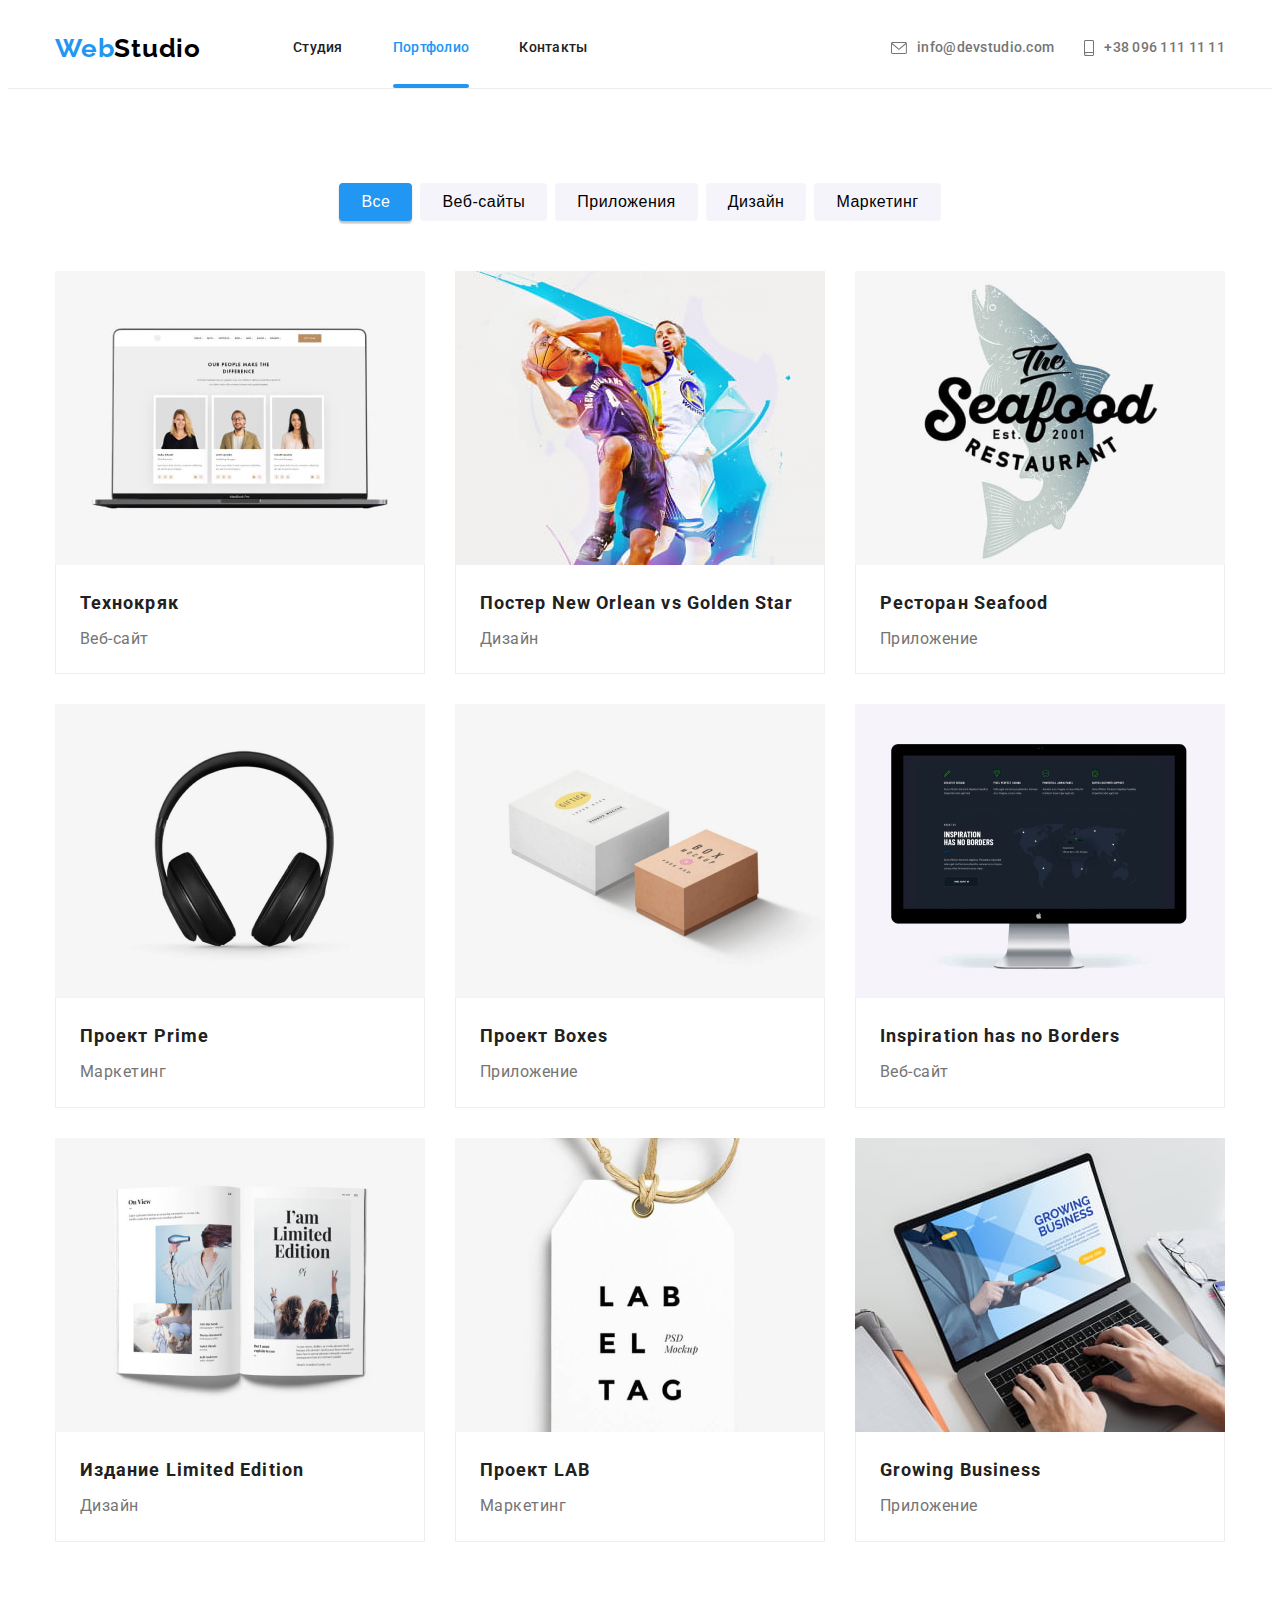
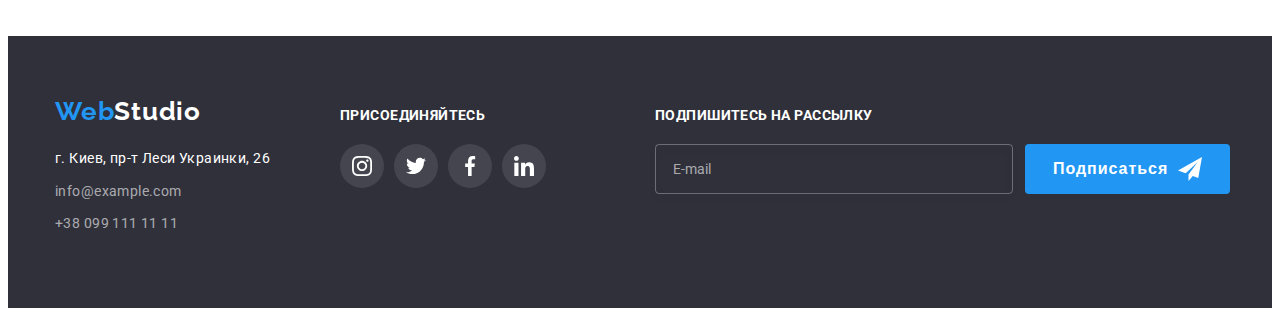
==== commit 85c600d4: "error correction (adaptive Mobile First)" ====
--- a/portfolio.html
+++ b/portfolio.html
@@ -81,19 +81,19 @@
                     </ul>
                     <ul class="mob-menu__social-list">
                         <li class="list mob-menu__social-item">
-                            <a href="https://www.instagram.com" 
+                            <a target="_blank" aria-label="social link" rel="noopener" href="https://www.instagram.com" 
                             class="mob-menu__social-link">instagram</a>
                         </li>
                         <li class="list mob-menu__social-item">
-                            <a href="https://twitter.com/" 
+                            <a target="_blank" aria-label="social link" rel="noopener" href="https://twitter.com/" 
                             class="mob-menu__social-link">twitter</a>
                         </li>
                         <li class="list mob-menu__social-item">
-                            <a href="https://facebook.com/" 
+                            <a target="_blank" aria-label="social link" rel="noopener" href="https://facebook.com/" 
                             class="mob-menu__social-link">facebook</a>
                         </li>
                         <li class="list mob-menu__social-item">
-                            <a href="https://linkedin.com/" 
+                            <a target="_blank" aria-label="social link" rel="noopener" href="https://linkedin.com/" 
                             class="mob-menu__social-link">linkedin</a>
                         </li>
                     </ul>
@@ -466,6 +466,6 @@
           </div>
       </div>            
   </footer>
-  <script src="./js/menu.js"></script>
+  <script src="./js/mobile-menu.js"></script>
   </body>
 </html>
--- a/css/main.min.css
+++ b/css/main.min.css
@@ -1 +1 @@
-:root{--primary-bd-color:#E5E5E5;--text-color: #212121;--second-text-color: #757575;--accent-color: #2196F3;--main-color: #FFFFFF;--theme-color: #F5F4FA;--second-theme-color: #2F303A;--fon-color: #F5F4FA;--icons-color:#AFB1B8}.hidden{position:absolute;white-space:nowrap;width:1px;height:1px;overflow:hidden;border:0;padding:0;clip:rect(0 0 0 0);clip-path:inset(50%);margin:-1px}html{box-sizing:border-box}*,*::before,*::after{box-sizing:inherit}h1,h2,h3,h4,h5,h6,p,ul{margin:0;padding:0}img{display:block;max-width:100%;height:auto;width:100%}.list{list-style:none}a{text-decoration:none}.link{text-decoration:none;color:var(--text-color)}body{font-family:"Roboto",sans-serif;color:var(--text-color);font-size:14px}.section{padding-top:60px;padding-bottom:60px}@media screen and (min-width: 1200px){.section{padding-top:94px;padding-bottom:94px}}.container{width:100%;margin-left:auto;margin-right:auto;padding-left:15px;padding-right:15px}@media screen and (min-width: 480px){.container{max-width:480px}}@media screen and (min-width: 768px){.container{max-width:768px}}@media screen and (min-width: 1200px){.container{max-width:1200px}}.logo{display:block;padding:24px 0;color:var(--accent-color);font-family:"Raleway",sans-serif;font-weight:700;font-size:26px;line-height:1.19;letter-spacing:.03em}@media screen and (max-width: 768px){.logo{padding:16px 0}}.logo__header{margin-right:92px}.logo__header--black{color:#000}.logo__footer{margin:0;padding:0;margin-bottom:20px}.logo__footer--white{color:var(--main-color)}.social{display:flex;justify-content:center}.social__svg{margin-right:10px}.social__svg:last-child{margin-right:0px}.social__link{display:flex;align-items:center;justify-content:center;border-radius:50%;width:44px;height:44px;transition-duration:250ms;transition-timing-function:cubic-bezier(0.4, 0, 0.2, 1);transition-property:color,background-color}.social__icon{fill:currentColor}.title{text-align:center;font-weight:700;font-size:36px;line-height:1.16;letter-spacing:.03em}.btn{display:block;padding:10px 32px;border:none;border-radius:4px;cursor:pointer;color:var(--main-color);background-color:var(--accent-color);transition-duration:250ms;transition-timing-function:cubic-bezier(0.4, 0, 0.2, 1);transition-property:color,background-color}.btn:focus,.btn:hover{background:#188ce8;box-shadow:0px 4px 4px rgba(0,0,0,.15);border-radius:4px}.modal__backdrop{position:fixed;top:0;left:0;width:100%;height:100%;background-color:rgba(0,0,0,.2);opacity:1;transition:opacity 1250ms cubic-bezier(0.4, 0, 0.2, 1)}.modal__window{position:absolute;z-index:3;overflow:auto;top:50%;left:50%;transform:translate(-50%, -50%) rotate(360deg);transition:transform 1250ms cubic-bezier(0.4, 0, 0.2, 1);width:528px;padding:40px;background-color:var(--main-color);box-shadow:0px 1px 3px rgba(0,0,0,.12),0px 1px 1px rgba(0,0,0,.14),0px 2px 1px rgba(0,0,0,.2);border-radius:4px}@media screen and (min-width: 480px)and (max-width: 768px){.modal__window{width:450px;height:639px;padding:40px;margin:auto}}@media screen and (max-width: 479px){.modal__window{width:320px;height:649px;padding:40px}}.modal__btn-close{position:absolute;top:8px;right:8px;padding:0px;width:30px;height:30px;border-radius:50%;border:1px solid rgba(0,0,0,.1);background-color:var(--main-color);display:flex;align-items:center;justify-content:center;cursor:pointer}.modal__title{font-size:20px;line-height:1.15;color:#212121;margin-bottom:12px}.modal__lable{display:block;margin-bottom:10px;position:relative;font-size:12px;line-height:1.16;letter-spacing:.01em;color:#757575}.modal__input{width:100%;height:40px;border:1px solid rgba(33,33,33,.2);outline:none;border-radius:4px;padding:12px 42px;margin-top:4px}.modal__icon{position:absolute;pointer-events:none;border:none;bottom:11px;left:12px}.modal__message{display:block;margin-bottom:20px}.modal__coments{font-size:14px;line-height:1.16;letter-spacing:.01em;border:1px solid rgba(33,33,33,.2);border-radius:4px;outline:none;height:120px;width:100%;resize:none;padding:12px 16px;margin-top:4px}.modal__coments::placeholder{color:rgba(117,117,117,.5)}.modal__input-check{visibility:hidden}.modal__checkbox-text{display:flex;align-items:center;justify-content:center;margin-bottom:30px}.modal__checkbox-text,.modal__link{font-size:14px;line-height:1.71;letter-spacing:.03em;color:#757575}.modal__link{color:#2196f3;text-decoration-line:underline}.modal__checkbox{display:inline-flex;align-items:center;justify-content:center;width:16px;height:15px;margin-right:7px;border-radius:2px;outline:2px solid #212121;outline-offset:-1px;cursor:pointer;transition-property:background-color,outline-offset,outline;transition-duration:250ms;transition-timing-function:cubic-bezier(0.4, 0, 0.2, 1)}.modal__input-check:checked+.modal__checkbox{background-color:#2196f3;outline:2px solid #2196f3}.modal__icon-check{fill:var(--main-color)}.modal__btn{margin:0 auto;font-weight:700;font-size:16px;line-height:1.87;letter-spacing:.06em}.is-hidden{opacity:0;pointer-events:none}.is-hidden .modal__window{transform:translate(-50px, -50px) rotate(0deg);transition:transform 1250ms cubic-bezier(0.4, 0, 0.2, 1)}.modal__input:focus+.modal__icon,.modal__input:hover+.modal__icon,.modal__btn-close:hover{fill:var(--accent-color);transition-property:fill;transition-duration:250ms;transition-timing-function:cubic-bezier(0.4, 0, 0.2, 1)}.modal__input:hover,.modal__input:focus,.modal__coments:hover,.modal__coments:focus{border:1px solid #2196f3;transition-property:border;transition-duration:250ms;transition-timing-function:cubic-bezier(0.4, 0, 0.2, 1)}.footer-modal{width:570px}@media screen and (min-width: 768px)and (max-width: 1200px){.footer-modal{margin:0 auto}}.footer-modal__title{display:block;text-align:center;font-weight:700;font-size:14px;line-height:1.14;letter-spacing:.03em;text-transform:uppercase;color:var(--main-color);margin-bottom:20px}@media screen and (min-width: 1200px){.footer-modal__title{text-align:start}}.footer-form{display:flex;align-items:center}@media screen and (max-width: 768px){.footer-form{flex-wrap:wrap;width:100%}}.footer-form__wrapper{position:relative}@media screen and (max-width: 768px){.footer-form__wrapper{width:100%}}.footer-form__inp{width:358px;height:50px;margin-right:12px;border:1px solid rgba(255,255,255,.3);outline:rgba(0,0,0,0);filter:drop-shadow(0px 4px 4px rgba(0, 0, 0, 0.15));border-radius:4px;background-color:rgba(0,0,0,0);color:rgba(255,255,255,.6);padding-left:16px}@media screen and (max-width: 768px){.footer-form__inp{width:100%}}.footer-form__inp:focus{border-color:var(--accent-color)}.footer-form__email{position:absolute;display:block;top:50%;left:16px;transform:translateY(-50%);color:rgba(255,255,255,.6);transition-property:transform,color;transition-duration:250ms;transition-timing-function:cubic-bezier(0.4, 0, 0.2, 1)}.footer-form__inp:focus+.footer-form__email,.footer-form__inp:not(:placeholder-shown)+.footer-form__email{top:50%;left:-55px;transform:translateY(-50%);color:var(--accent-color);font-size:17px}@media screen and (max-width: 768px){.footer-form__inp:focus+.footer-form__email,.footer-form__inp:not(:placeholder-shown)+.footer-form__email{visibility:hidden}}.footer-form__btn{font-weight:700;font-size:16px;line-height:1.87;letter-spacing:.06em;display:flex;align-items:center;text-align:center;padding:10px 28px}@media screen and (max-width: 768px){.footer-form__btn{display:block;margin:20px auto 0}}.footer-form__icon{margin-left:10px}.header{border-bottom:1px solid #ececec}.header__container{display:flex;align-items:center}.nav-btn{border-color:rgba(0,0,0,0);background-color:rgba(0,0,0,0);padding:10px 0;border:0;display:block;margin-left:auto}@media screen and (min-width: 768px){.nav-btn{display:none}}.nav-btn__icon-menu{fill:#000;transition-duration:250ms;transition-timing-function:cubic-bezier(0.4, 0, 0.2, 1);transition-property:fill}.nav-btn:hover .nav-btn__icon-menu,.nav-btn:focus .nav-btn__icon-menu{fill:var(--accent-color)}.nav{display:flex}@media screen and (max-width: 768px){.nav{display:none}}.nav__menu{display:flex}.nav__item+.nav__item{margin-left:50px}.nav__link{display:block;position:relative;padding:32px 0;font-weight:500;font-size:14px;line-height:1.14;letter-spacing:.02em;color:var(--text-color);transition-duration:250ms;transition-timing-function:cubic-bezier(0.4, 0, 0.2, 1);transition-property:color}.nav__link__link:hover{color:var(--accent-color)}.nav__link::after{position:absolute;display:block;content:"";width:100%;height:4px;background-color:var(--accent-color);border-radius:2px;bottom:0;left:0;transform:scaleX(0);transition-duration:250ms;transition-timing-function:cubic-bezier(0.4, 0, 0.2, 1);transition-property:transform}.nav__link:hover::after{transform:scaleX(1)}.nav__link--activ::after{transform:scaleX(1);color:var(--accent-color)}.nav__link--activ{color:var(--accent-color)}.contact{display:flex;flex-wrap:wrap;width:161px;margin-left:auto}@media screen and (min-width: 1200px){.contact{width:auto}}@media screen and (max-width: 768px){.contact{display:none}}@media screen and (min-width: 1200px){.contact__item:not(:last-child){margin-right:30px}}.contact__link{display:flex;align-items:center;position:relative;padding:10px 0;font-weight:500;font-size:14px;line-height:1.14;letter-spacing:.02em;color:var(--text-color);transition-duration:250ms;transition-timing-function:cubic-bezier(0.4, 0, 0.2, 1);transition-property:color;color:var(--second-text-color)}@media screen and (min-width: 1200px){.contact__link{padding:32px 0}}.contact__link:hover .contact__link--icon,.contact__link:focus .contact__link--icon,.contact__link:hover,.contact__link:focus{color:var(--accent-color);fill:var(--accent-color)}.contact__link--icon{margin-right:10px;fill:currentColor;transition-duration:250ms;transition-timing-function:cubic-bezier(0.4, 0, 0.2, 1);transition-property:color,fill}.nav-btn-close{position:absolute;padding:0;top:10px;right:15px;border-color:rgba(0,0,0,0);background-color:rgba(0,0,0,0);border:0}.nav-btn-close__icon-close{fill:#000;transition-duration:250ms;transition-timing-function:cubic-bezier(0.4, 0, 0.2, 1);transition-property:fill}.nav-btn-close:hover .nav-btn-close__icon-close,.nav-btn-close:focus .nav-btn-close__icon-close{fill:var(--accent-color)}.mob-menu{position:fixed;background-color:var(--main-color);z-index:2;top:0;left:0;width:100vw;height:100vh}.mob-menu__container{display:flex;flex-direction:column;height:100%;justify-content:space-between;padding-top:48px;padding-left:40px;overflow:auto}.mob-menu__item:not(:last-child){margin-bottom:32px}.mob-menu__link{font-weight:500;font-size:40px;line-height:1.17;letter-spacing:.02em;text-align:center;color:var(--text-color);transition-duration:250ms;transition-timing-function:cubic-bezier(0.4, 0, 0.2, 1);transition-property:color}.mob-menu__link--activ,.mob-menu__link:hover,.mob-menu__link:focus{color:var(--accent-color)}.mob-menu__contact{margin-bottom:64px}.mob-menu__item-contact:not(:last-child){margin-bottom:32px}.mob-menu__link-contact-tel{font-weight:500;font-size:34px;line-height:1.25;letter-spacing:.02em;color:var(--accent-color)}.mob-menu__link-contact-email{font-weight:500;font-size:24px;line-height:1.16;letter-spacing:.02em;color:var(--second-text-color)}.mob-menu__social-list{display:flex;flex-wrap:wrap;padding-bottom:48px}.mob-menu__social-item{margin-right:10px}.mob-menu__social-link{font-weight:500;font-size:18px;line-height:1.22;letter-spacing:.02em;color:var(--accent-color);padding-right:10px}.mob-menu__social-item:not(:last-child){border-right:1px solid rgba(33,33,33,.2)}.baner{padding:118px 0;margin-left:auto;margin-right:auto;background-color:var(--second-theme-color);background-image:linear-gradient(rgba(47, 48, 58, 0.4), rgba(47, 48, 58, 0.4)),url(/images/baner-img/baner-mob.jpg);background-size:cover;background-position:center}@media(min-device-pixel-ratio: 2),(min-resolution: 192dpi),(min-resolution: 2dppx){.baner{background-image:linear-gradient(rgba(47, 48, 58, 0.4), rgba(47, 48, 58, 0.4)),url(/images/baner-img/baner-mob-2x.jpg)}}@media screen and (min-width: 768px){.baner{background-image:linear-gradient(rgba(47, 48, 58, 0.4), rgba(47, 48, 58, 0.4)),url(/images/baner-img/baner-tablet.jpg)}}@media screen and (min-width: 768px)and (min-device-pixel-ratio: 2),screen and (min-width: 768px)and (min-resolution: 192dpi),screen and (min-width: 768px)and (min-resolution: 2dppx){.baner{background-image:linear-gradient(rgba(47, 48, 58, 0.4), rgba(47, 48, 58, 0.4)),url(/images/baner-img/baner-tab-2x.jpg)}}@media screen and (min-width: 1200px){.baner{max-width:1600px;padding-top:200px;padding-bottom:200px;background-image:linear-gradient(rgba(47, 48, 58, 0.4), rgba(47, 48, 58, 0.4)),url(/images/baner-img/baner-desk.jpg)}}@media screen and (min-width: 1200px)and (min-device-pixel-ratio: 2),screen and (min-width: 1200px)and (min-resolution: 192dpi),screen and (min-width: 1200px)and (min-resolution: 2dppx){.baner{background-image:linear-gradient(rgba(47, 48, 58, 0.4), rgba(47, 48, 58, 0.4)),url(/images/baner-img/baner-desk-2x.jpg)}}@media screen and (min-width: 1200px){.baner{max-width:1600px;padding-top:200px;padding-bottom:200px}}.baner__title{margin-bottom:30px;max-width:360px;margin-left:auto;margin-right:auto;font-weight:900;font-size:26px;line-height:1.61;letter-spacing:.06em;text-align:center;text-transform:uppercase;color:var(--main-color)}@media screen and (min-width: 1200px){.baner__title{font-weight:900;font-size:44px;line-height:1.36;letter-spacing:.06em;max-width:696px}}.baner__btn{margin:0 auto;font-weight:700;font-size:16px;line-height:1.87;letter-spacing:.06em}.features{display:flex;flex-wrap:wrap;gap:30px}.features__item{width:450px}@media screen and (min-width: 768px){.features__item{width:calc((100% - 30px)/2)}}@media screen and (min-width: 1200px){.features__item{width:calc((100% - 90px)/4)}}.features__wrapper{display:flex;align-items:center;justify-content:center;height:120px;margin-bottom:30px;background-color:#f5f4fa;border-radius:4px;fill:currentColor}.features__title{margin-bottom:10px;font-weight:700;font-size:14px;line-height:1.14;letter-spacing:.03em;text-align:center;text-transform:uppercase;color:var(--text-color)}@media screen and (min-width: 768px){.features__title{text-align:start}}.features__text{line-height:1.71;letter-spacing:.03em;color:var(--second-text-color)}.services{display:flex;padding-bottom:94px}@media screen and (max-width: 1200px){.services{display:none}}.services__title{margin-bottom:50px}.services__container{display:flex}.services__item{margin-right:30px;position:relative}.services__item:last-child{margin-right:0px}.services__supplement-wrapper{position:absolute;bottom:0px;display:flex;align-items:center;justify-content:center;width:100%;height:70px;background-color:rgba(47,48,58,.8)}.services__text{font-weight:700;line-height:1.14;letter-spacing:.03em;text-transform:uppercase;color:#fff}.worker{background-color:var(--fon-color)}.worker__title{margin-bottom:50px}.worker__list{display:flex;flex-wrap:wrap;gap:30px}.worker__item{width:100%;background-color:var(--main-color);box-shadow:0px 1px 3px rgba(0,0,0,.12),0px 1px 1px rgba(0,0,0,.14),0px 2px 1px rgba(0,0,0,.2);border-radius:0px 0px 4px 4px}@media screen and (min-width: 768px){.worker__item{width:calc((100% - 30px)/2)}}@media screen and (min-width: 1200px){.worker__item{width:calc((100% - 90px)/4)}}.worker__card{padding-top:30px;padding-bottom:30px}.worker__name{margin-bottom:10px;font-weight:500;font-size:16px;line-height:1.18;letter-spacing:.03em;text-align:center;color:var(--text-color)}.worker__position{font-size:16px;line-height:1.18;letter-spacing:.03em;text-align:center;color:var(--second-text-color);margin-bottom:16px}.social__link--color{background-color:rgba(0,0,0,0);color:var(--icons-color)}.social__link--color:hover{background-color:var(--accent-color);color:var(--main-color)}.clients__title{margin-bottom:50px}@media screen and (max-width: 1200px){.clients__title{font-size:28px;line-height:1.17}}.clients__container{display:flex;flex-wrap:wrap;gap:30px}.clients__item{height:92px;width:calc((100% - 30px)/2)}@media screen and (min-width: 768px){.clients__item{width:calc((100% - 60px)/3)}}@media screen and (min-width: 1200px){.clients__item{width:calc((100% - 150px)/6)}}.clients__link{display:flex;align-items:center;justify-content:center;width:100%;height:100%;border-radius:4px;border:1px solid var(--icons-color);color:var(--icons-color);transition-duration:250ms;transition-timing-function:cubic-bezier(0.4, 0, 0.2, 1);transition-property:color,border-color}.clients__link:hover{color:var(--accent-color);border-color:var(--accent-color)}.clients__icon{fill:currentColor}.footer{padding-top:60px;padding-bottom:60px;background-color:var(--second-theme-color)}.footer__conteiner{display:flex;flex-wrap:wrap;align-items:baseline}.footer__page{margin:0 auto;text-align:center;margin-bottom:60px}@media screen and (max-width: 480px){.footer__page{width:100%}}@media screen and (min-width: 768px){.footer__page{margin-left:76px;margin-right:0}}@media screen and (min-width: 1200px){.footer__page{text-align:start;margin-left:0;margin-right:0}}.footer-social{margin:0 auto 60px}@media screen and (max-width: 768px){.footer-social{width:100%}}@media screen and (min-width: 768px){.footer-social{margin-right:89px}}@media screen and (min-width: 1200px){.footer-social{margin-left:70px;margin-right:auto}}.footer-social__title{display:block;font-weight:700;font-size:14px;line-height:1.14;letter-spacing:.03em;text-transform:uppercase;text-align:center;color:var(--main-color);margin-bottom:20px}@media screen and (min-width: 1200px){.footer-social__title{text-align:start}}.social__link--footer{background-color:rgba(255,255,255,.1);color:var(--main-color)}.social__link--footer:hover{background-color:var(--accent-color);color:var(--main-color)}.footer-address{font-style:normal}.footer-address__item+.footer-address__item{margin-top:9px}.footer-address__map-address{font-size:14px;line-height:1.7;letter-spacing:.03em;color:var(--main-color)}.footer-address__contact{font-size:14px;line-height:1.7;letter-spacing:.03em;color:rgba(255,255,255,.6);transition-property:color;transition-duration:250ms;transition-timing-function:cubic-bezier(0.4, 0, 0.2, 1)}.footer-address__contact:focus,.footer-address__contact:hover{color:var(--accent-color)}.filter-btn{display:flex;flex-wrap:wrap;margin-bottom:40px}@media screen and (min-width: 768px){.filter-btn{justify-content:center;margin-bottom:30px}}@media screen and (min-width: 1200px){.filter-btn{justify-content:center;margin-bottom:50px}}.filter-btn__item:not(:nth-child(n+5)){margin-right:8px}@media screen and (max-width: 768px){.filter-btn__item:nth-child(-n+3){margin-bottom:15px}}.filter-btn__title{padding-top:6px;padding-bottom:6px;padding-left:22px;padding-right:22px;border-radius:4px;border:0;font-weight:500;font-size:16px;line-height:1.6;letter-spacing:.03em;background-color:#f5f4fa;cursor:pointer;transition-property:background-color,color,box-shadow;transition-duration:250ms;transition-timing-function:cubic-bezier(0.4, 0, 0.2, 1)}.filter-btn__title:focus,.filter-btn__title:hover,.filter-btn__title--active{background-color:var(--accent-color);color:var(--main-color);box-shadow:0px 3px 1px rgba(0,0,0,.1),0px 1px 2px rgba(0,0,0,.08),0px 2px 2px rgba(0,0,0,.12)}.projects{display:flex;flex-wrap:wrap;gap:30px}@media screen and (max-width: 768px){.projects{justify-content:center}}@media screen and (min-width: 768px){.projects__card{width:calc((100% - 30px)/2)}}@media screen and (min-width: 1200px){.projects__card{width:calc((100% - 60px)/3)}}.projects__link{display:block;height:100%}.projects__link:hover{box-shadow:0px 1px 1px rgba(0,0,0,.12),0px 4px 4px rgba(0,0,0,.06),1px 4px 6px rgba(0,0,0,.16);transition-property:box-shadow;transition-duration:250ms;transition-timing-function:cubic-bezier(0.4, 0, 0.2, 1)}.projects__link:hover .projects__overlay-text,.projects__link:focus .projects__overlay-text{transform:translateY(0)}.projects__wrapper{position:relative;overflow:hidden}.projects__overlay-text{position:absolute;top:0;height:100%;font-size:18px;line-height:1.55;letter-spacing:.03em;color:var(--main-color);background-color:rgba(33,150,243,.9);padding:63px 24px;transform:translateY(100%);transition-property:transform,color;transition-duration:250ms;transition-timing-function:cubic-bezier(0.4, 0, 0.2, 1)}.projects__container{padding:20px 24px;border-left:1px solid #eee;border-bottom:1px solid #eee;border-right:1px solid #eee}@media screen and (min-width: 768px)and (max-width: 1200px){.projects .projects__card:first-child .projects__container{padding-bottom:56px}}.projects__title{margin-bottom:4px;font-weight:700;font-size:18px;line-height:2;letter-spacing:.06em;color:var(--text-color)}.projects__text{font-size:16px;line-height:1.8;letter-spacing:.03em;color:var(--second-text-color)}/*# sourceMappingURL=main.min.css.map */+:root{--primary-bd-color:#E5E5E5;--text-color: #212121;--second-text-color: #757575;--accent-color: #2196F3;--main-color: #FFFFFF;--theme-color: #F5F4FA;--second-theme-color: #2F303A;--fon-color: #F5F4FA;--icons-color:#AFB1B8}.hidden{position:absolute;white-space:nowrap;width:1px;height:1px;overflow:hidden;border:0;padding:0;clip:rect(0 0 0 0);clip-path:inset(50%);margin:-1px}html{box-sizing:border-box}*,*::before,*::after{box-sizing:inherit}h1,h2,h3,h4,h5,h6,p,ul{margin:0;padding:0}img{display:block;max-width:100%;height:auto;width:100%}.list{list-style:none}a{text-decoration:none}.link{text-decoration:none;color:var(--text-color)}body{font-family:"Roboto",sans-serif;color:var(--text-color);font-size:14px}.section{padding-top:60px;padding-bottom:60px}@media screen and (min-width: 1200px){.section{padding-top:94px;padding-bottom:94px}}.no-scroll{overflow:hidden}.container{width:100%;margin-left:auto;margin-right:auto;padding-left:15px;padding-right:15px}@media screen and (min-width: 480px){.container{max-width:480px}}@media screen and (min-width: 768px){.container{max-width:768px}}@media screen and (min-width: 1200px){.container{max-width:1200px}}.logo{display:block;padding:24px 0;color:var(--accent-color);font-family:"Raleway",sans-serif;font-weight:700;font-size:26px;line-height:1.19;letter-spacing:.03em}@media screen and (max-width: 768px){.logo{padding:16px 0}}.logo__header{margin-right:92px}.logo__header--black{color:#000}.logo__footer{margin:0;padding:0;margin-bottom:20px}.logo__footer--white{color:var(--main-color)}.social{display:flex;justify-content:center}.social__svg{margin-right:10px}.social__svg:last-child{margin-right:0px}.social__link{display:flex;align-items:center;justify-content:center;border-radius:50%;width:44px;height:44px;transition-duration:250ms;transition-timing-function:cubic-bezier(0.4, 0, 0.2, 1);transition-property:color,background-color}.social__icon{fill:currentColor}.title{text-align:center;font-weight:700;font-size:36px;line-height:1.16;letter-spacing:.03em}.btn{display:block;padding:10px 32px;border:none;border-radius:4px;cursor:pointer;color:var(--main-color);background-color:var(--accent-color);transition-duration:250ms;transition-timing-function:cubic-bezier(0.4, 0, 0.2, 1);transition-property:color,background-color}.btn:focus,.btn:hover{background:#188ce8;box-shadow:0px 4px 4px rgba(0,0,0,.15);border-radius:4px}.modal__backdrop{position:fixed;top:0;left:0;width:100%;height:100%;background-color:rgba(0,0,0,.2);opacity:1;transition:opacity 1250ms cubic-bezier(0.4, 0, 0.2, 1)}.modal__window{position:absolute;z-index:3;overflow:auto;top:50%;left:50%;transform:translate(-50%, -50%) rotate(360deg);transition:transform 1250ms cubic-bezier(0.4, 0, 0.2, 1);width:528px;padding:40px;background-color:var(--main-color);box-shadow:0px 1px 3px rgba(0,0,0,.12),0px 1px 1px rgba(0,0,0,.14),0px 2px 1px rgba(0,0,0,.2);border-radius:4px}@media screen and (max-width: 479px){.modal__window{width:320px;padding:40px}}@media screen and (min-width: 480px)and (max-width: 768px){.modal__window{width:450px;padding:40px;margin:auto}}.modal__btn-close{position:absolute;top:8px;right:8px;padding:0px;width:30px;height:30px;border-radius:50%;border:1px solid rgba(0,0,0,.1);background-color:var(--main-color);display:flex;align-items:center;justify-content:center;cursor:pointer}.modal__title{font-size:20px;line-height:1.15;color:#212121;margin-bottom:12px}.modal__lable{display:block;margin-bottom:10px;position:relative;font-size:12px;line-height:1.16;letter-spacing:.01em;color:#757575}.modal__input{width:100%;height:40px;border:1px solid rgba(33,33,33,.2);outline:none;border-radius:4px;padding:12px 42px;margin-top:4px}.modal__icon{position:absolute;pointer-events:none;border:none;bottom:11px;left:12px}.modal__message{display:block;margin-bottom:20px}.modal__coments{font-size:14px;line-height:1.16;letter-spacing:.01em;border:1px solid rgba(33,33,33,.2);border-radius:4px;outline:none;height:120px;width:100%;resize:none;padding:12px 16px;margin-top:4px}.modal__coments::placeholder{color:rgba(117,117,117,.5)}.modal__input-check{visibility:hidden}.modal__checkbox-text{display:flex;align-items:center;justify-content:center;margin-bottom:30px}.modal__checkbox-text,.modal__link{font-size:14px;line-height:1.71;letter-spacing:.03em;color:#757575}.modal__link{color:#2196f3;text-decoration-line:underline}.modal__checkbox{display:inline-flex;align-items:center;justify-content:center;width:16px;height:15px;margin-right:7px;border-radius:2px;outline:2px solid #212121;outline-offset:-1px;cursor:pointer;transition-property:background-color,outline-offset,outline;transition-duration:250ms;transition-timing-function:cubic-bezier(0.4, 0, 0.2, 1)}.modal__input-check:checked+.modal__checkbox{background-color:#2196f3;outline:2px solid #2196f3}.modal__icon-check{fill:var(--main-color)}.modal__btn{margin:0 auto;font-weight:700;font-size:16px;line-height:1.87;letter-spacing:.06em}.is-hidden{opacity:0;pointer-events:none}.is-hidden .modal__window{transform:translate(-50px, -50px) rotate(0deg);transition:transform 1250ms cubic-bezier(0.4, 0, 0.2, 1)}.modal__input:focus+.modal__icon,.modal__input:hover+.modal__icon,.modal__btn-close:hover{fill:var(--accent-color);transition-property:fill;transition-duration:250ms;transition-timing-function:cubic-bezier(0.4, 0, 0.2, 1)}.modal__input:hover,.modal__input:focus,.modal__coments:hover,.modal__coments:focus{border:1px solid #2196f3;transition-property:border;transition-duration:250ms;transition-timing-function:cubic-bezier(0.4, 0, 0.2, 1)}.footer-modal{width:570px}@media screen and (min-width: 768px)and (max-width: 1199px){.footer-modal{margin:0 auto}}.footer-modal__title{display:block;text-align:center;font-weight:700;font-size:14px;line-height:1.14;letter-spacing:.03em;text-transform:uppercase;color:var(--main-color);margin-bottom:20px}@media screen and (min-width: 1200px){.footer-modal__title{text-align:start}}.footer-form{display:flex;align-items:center}@media screen and (max-width: 1199px){.footer-form{flex-wrap:wrap;width:100%}}.footer-form__wrapper{position:relative;margin:0 auto}@media screen and (min-width: 768px){.footer-form__wrapper{margin:0 auto}}.footer-form__inp{width:450px;height:50px;margin-right:12px;border:1px solid rgba(255,255,255,.3);outline:rgba(0,0,0,0);filter:drop-shadow(0px 4px 4px rgba(0, 0, 0, 0.15));border-radius:4px;background-color:rgba(0,0,0,0);color:rgba(255,255,255,.6);padding-left:16px}@media screen and (min-width: 320px)and (max-width: 479px){.footer-form__inp{width:290px;margin:0 auto}}@media screen and (min-width: 1200px){.footer-form__inp{width:358px}}.footer-form__inp:focus{border-color:var(--accent-color)}.footer-form__email{position:absolute;display:block;top:50%;left:18px;transform:translateY(-50%);color:rgba(255,255,255,.6);transition-property:transform,color;transition-duration:250ms;transition-timing-function:cubic-bezier(0.4, 0, 0.2, 1)}.footer-form__inp:focus+.footer-form__email,.footer-form__inp:not(:placeholder-shown)+.footer-form__email{top:50%;left:-55px;transform:translateY(-50%);color:var(--accent-color);font-size:17px;visibility:hidden}@media screen and (min-width: 768px){.footer-form__inp:focus+.footer-form__email,.footer-form__inp:not(:placeholder-shown)+.footer-form__email{visibility:visible}}.footer-form__btn{font-weight:700;font-size:16px;line-height:1.87;letter-spacing:.06em;display:flex;align-items:center;text-align:center;padding:10px 28px}@media screen and (max-width: 1199px){.footer-form__btn{display:block;margin:20px auto 0}}.footer-form__icon{margin-left:10px}.header{border-bottom:1px solid #ececec}.header__container{display:flex;align-items:center}.nav-btn{border-color:rgba(0,0,0,0);background-color:rgba(0,0,0,0);padding:10px 0;border:0;display:block;margin-left:auto}@media screen and (min-width: 768px){.nav-btn{display:none}}.nav-btn__icon-menu{fill:#000;transition-duration:250ms;transition-timing-function:cubic-bezier(0.4, 0, 0.2, 1);transition-property:fill}.nav-btn:hover .nav-btn__icon-menu,.nav-btn:focus .nav-btn__icon-menu{fill:var(--accent-color)}.nav{display:none}@media screen and (min-width: 768px){.nav{display:flex}}.nav__menu{display:flex}.nav__item+.nav__item{margin-left:50px}.nav__link{display:block;position:relative;padding:32px 0;font-weight:500;font-size:14px;line-height:1.14;letter-spacing:.02em;color:var(--text-color);transition-duration:250ms;transition-timing-function:cubic-bezier(0.4, 0, 0.2, 1);transition-property:color}.nav__link__link:hover{color:var(--accent-color)}.nav__link::after{position:absolute;display:block;content:"";width:100%;height:4px;background-color:var(--accent-color);border-radius:2px;bottom:0;left:0;transform:scaleX(0);transition-duration:250ms;transition-timing-function:cubic-bezier(0.4, 0, 0.2, 1);transition-property:transform}.nav__link:hover::after{transform:scaleX(1)}.nav__link--activ::after{transform:scaleX(1);color:var(--accent-color)}.nav__link--activ{color:var(--accent-color)}.contact{display:none;flex-wrap:wrap;width:161px;margin-left:auto}@media screen and (min-width: 1200px){.contact{width:auto}}@media screen and (min-width: 768px){.contact{display:flex}}@media screen and (min-width: 1200px){.contact__item:not(:last-child){margin-right:30px}}.contact__link{display:flex;align-items:center;position:relative;padding:10px 0;font-weight:500;font-size:14px;line-height:1.14;letter-spacing:.02em;color:var(--text-color);transition-duration:250ms;transition-timing-function:cubic-bezier(0.4, 0, 0.2, 1);transition-property:color;color:var(--second-text-color)}@media screen and (min-width: 1200px){.contact__link{padding:32px 0}}.contact__link:hover .contact__link--icon,.contact__link:focus .contact__link--icon,.contact__link:hover,.contact__link:focus{color:var(--accent-color);fill:var(--accent-color)}.contact__link--icon{margin-right:10px;fill:currentColor;transition-duration:250ms;transition-timing-function:cubic-bezier(0.4, 0, 0.2, 1);transition-property:color,fill}.nav-btn-close{position:absolute;padding:0;top:10px;right:15px;border-color:rgba(0,0,0,0);background-color:rgba(0,0,0,0);border:0}.nav-btn-close__icon-close{fill:#000;transition-duration:250ms;transition-timing-function:cubic-bezier(0.4, 0, 0.2, 1);transition-property:fill}.nav-btn-close:hover .nav-btn-close__icon-close,.nav-btn-close:focus .nav-btn-close__icon-close{fill:var(--accent-color)}.mob-menu{position:fixed;background-color:var(--main-color);z-index:2;top:0;left:0;width:100vw;height:100vh}.mob-menu__container{display:flex;flex-direction:column;height:100%;justify-content:space-between;padding-top:48px;padding-left:40px;overflow:auto}.mob-menu__item:not(:last-child){margin-bottom:32px}.mob-menu__link{font-weight:500;font-size:40px;line-height:1.17;letter-spacing:.02em;text-align:center;color:var(--text-color);transition-duration:250ms;transition-timing-function:cubic-bezier(0.4, 0, 0.2, 1);transition-property:color}.mob-menu__link--activ,.mob-menu__link:hover,.mob-menu__link:focus{color:var(--accent-color)}.mob-menu__contact{margin-bottom:64px}.mob-menu__item-contact:not(:last-child){margin-bottom:32px}.mob-menu__link-contact-tel{font-weight:500;font-size:24px;line-height:1.25;letter-spacing:.02em;color:var(--accent-color)}@media screen and (min-width: 480px){.mob-menu__link-contact-tel{font-size:34px}}.mob-menu__link-contact-email{font-weight:500;font-size:24px;line-height:1.16;letter-spacing:.02em;color:var(--second-text-color)}.mob-menu__social-list{display:flex;flex-wrap:wrap;padding-bottom:48px}.mob-menu__social-item{margin-right:10px}.mob-menu__social-link{font-weight:500;font-size:18px;line-height:1.22;letter-spacing:.02em;color:var(--accent-color);padding-right:10px}.mob-menu__social-item:not(:last-child){border-right:1px solid rgba(33,33,33,.2)}.baner{padding:118px 0;margin-left:auto;margin-right:auto;background-color:var(--second-theme-color);background-image:linear-gradient(rgba(47, 48, 58, 0.4), rgba(47, 48, 58, 0.4)),url(../images/baner-img/baner-mob.jpg);background-size:cover;background-position:center}@media(min-device-pixel-ratio: 2),(min-resolution: 192dpi),(min-resolution: 2dppx){.baner{background-image:linear-gradient(rgba(47, 48, 58, 0.4), rgba(47, 48, 58, 0.4)),url(../images/baner-img/baner-mob-2x.jpg)}}@media screen and (min-width: 768px){.baner{background-image:linear-gradient(rgba(47, 48, 58, 0.4), rgba(47, 48, 58, 0.4)),url(../images/baner-img/baner-tablet.jpg)}}@media screen and (min-width: 768px)and (min-device-pixel-ratio: 2),screen and (min-width: 768px)and (min-resolution: 192dpi),screen and (min-width: 768px)and (min-resolution: 2dppx){.baner{background-image:linear-gradient(rgba(47, 48, 58, 0.4), rgba(47, 48, 58, 0.4)),url(../images/baner-img/baner-tab-2x.jpg)}}@media screen and (min-width: 1200px){.baner{max-width:1600px;padding-top:200px;padding-bottom:200px;background-image:linear-gradient(rgba(47, 48, 58, 0.4), rgba(47, 48, 58, 0.4)),url(../images/baner-img/baner-desk.jpg)}}@media screen and (min-width: 1200px)and (min-device-pixel-ratio: 2),screen and (min-width: 1200px)and (min-resolution: 192dpi),screen and (min-width: 1200px)and (min-resolution: 2dppx){.baner{background-image:linear-gradient(rgba(47, 48, 58, 0.4), rgba(47, 48, 58, 0.4)),url(../images/baner-img/baner-desk-2x.jpg)}}@media screen and (min-width: 1200px){.baner{max-width:1600px;padding-top:200px;padding-bottom:200px}}.baner__title{margin-bottom:30px;max-width:360px;margin-left:auto;margin-right:auto;font-weight:900;font-size:26px;line-height:1.61;letter-spacing:.06em;text-align:center;text-transform:uppercase;color:var(--main-color)}@media screen and (min-width: 1200px){.baner__title{font-weight:900;font-size:44px;line-height:1.36;letter-spacing:.06em;max-width:696px}}.baner__btn{margin:0 auto;font-weight:700;font-size:16px;line-height:1.87;letter-spacing:.06em}.features{display:flex;flex-wrap:wrap;gap:30px}.features__item{width:450px}@media screen and (min-width: 768px){.features__item{width:calc((100% - 30px)/2)}}@media screen and (min-width: 1200px){.features__item{width:calc((100% - 90px)/4)}}.features__wrapper{display:flex;align-items:center;justify-content:center;height:120px;margin-bottom:30px;background-color:#f5f4fa;border-radius:4px;fill:currentColor}.features__title{margin-bottom:10px;font-weight:700;font-size:14px;line-height:1.14;letter-spacing:.03em;text-align:center;text-transform:uppercase;color:var(--text-color)}@media screen and (min-width: 768px){.features__title{text-align:start}}.features__text{line-height:1.71;letter-spacing:.03em;color:var(--second-text-color)}.services{display:flex;padding-bottom:94px}@media screen and (max-width: 1200px){.services{display:none}}.services__title{margin-bottom:50px}.services__container{display:flex}.services__item{margin-right:30px;position:relative}.services__item:last-child{margin-right:0px}.services__supplement-wrapper{position:absolute;bottom:0px;display:flex;align-items:center;justify-content:center;width:100%;height:70px;background-color:rgba(47,48,58,.8)}.services__text{font-weight:700;line-height:1.14;letter-spacing:.03em;text-transform:uppercase;color:#fff}.worker{background-color:var(--fon-color)}.worker__title{margin-bottom:50px}.worker__list{display:flex;flex-wrap:wrap;gap:30px}.worker__item{width:100%;background-color:var(--main-color);box-shadow:0px 1px 3px rgba(0,0,0,.12),0px 1px 1px rgba(0,0,0,.14),0px 2px 1px rgba(0,0,0,.2);border-radius:0px 0px 4px 4px}@media screen and (min-width: 768px){.worker__item{width:calc((100% - 30px)/2)}}@media screen and (min-width: 1200px){.worker__item{width:calc((100% - 90px)/4)}}.worker__card{padding-top:30px;padding-bottom:30px}.worker__name{margin-bottom:10px;font-weight:500;font-size:16px;line-height:1.18;letter-spacing:.03em;text-align:center;color:var(--text-color)}.worker__position{font-size:16px;line-height:1.18;letter-spacing:.03em;text-align:center;color:var(--second-text-color);margin-bottom:16px}.social__link--color{background-color:rgba(0,0,0,0);color:var(--icons-color)}.social__link--color:hover{background-color:var(--accent-color);color:var(--main-color)}.clients__title{margin-bottom:50px}@media screen and (max-width: 1200px){.clients__title{font-size:28px;line-height:1.17}}.clients__container{display:flex;flex-wrap:wrap;gap:30px}.clients__item{height:92px;width:calc((100% - 30px)/2)}@media screen and (min-width: 768px){.clients__item{width:calc((100% - 60px)/3)}}@media screen and (min-width: 1200px){.clients__item{width:calc((100% - 150px)/6)}}.clients__link{display:flex;align-items:center;justify-content:center;width:100%;height:100%;border-radius:4px;border:1px solid var(--icons-color);color:var(--icons-color);transition-duration:250ms;transition-timing-function:cubic-bezier(0.4, 0, 0.2, 1);transition-property:color,border-color}.clients__link:hover{color:var(--accent-color);border-color:var(--accent-color)}.clients__icon{fill:currentColor}.footer{padding-top:60px;padding-bottom:60px;background-color:var(--second-theme-color)}.footer__conteiner{display:flex;flex-wrap:wrap;align-items:baseline}@media screen and (min-width: 768px){.footer__conteiner{justify-content:space-around}}.footer__page{margin:0 auto;text-align:center;margin-bottom:60px}@media screen and (min-width: 1200px){.footer__page{text-align:start;margin-left:0;margin-right:0;margin-bottom:0}}.footer-social{margin:0 auto 60px;width:100%}@media screen and (min-width: 768px){.footer-social{width:auto}}@media screen and (min-width: 1200px){.footer-social{margin-left:70px;margin-right:auto}}.footer-social__title{display:block;font-weight:700;font-size:14px;line-height:1.14;letter-spacing:.03em;text-transform:uppercase;text-align:center;color:var(--main-color);margin-bottom:20px}@media screen and (min-width: 1200px){.footer-social__title{text-align:start}}.social__link--footer{background-color:rgba(255,255,255,.1);color:var(--main-color)}.social__link--footer:hover{background-color:var(--accent-color);color:var(--main-color)}.footer-address{font-style:normal}.footer-address__item+.footer-address__item{margin-top:9px}.footer-address__map-address{font-size:14px;line-height:1.7;letter-spacing:.03em;color:var(--main-color)}.footer-address__contact{font-size:14px;line-height:1.7;letter-spacing:.03em;color:rgba(255,255,255,.6);transition-property:color;transition-duration:250ms;transition-timing-function:cubic-bezier(0.4, 0, 0.2, 1)}.footer-address__contact:focus,.footer-address__contact:hover{color:var(--accent-color)}.filter-btn{display:flex;flex-wrap:wrap;margin-bottom:40px}@media screen and (min-width: 768px){.filter-btn{justify-content:center;margin-bottom:30px}}@media screen and (min-width: 1200px){.filter-btn{justify-content:center;margin-bottom:50px}}.filter-btn__item:not(:nth-child(n+5)){margin-right:8px}@media screen and (max-width: 768px){.filter-btn__item:nth-child(-n+3){margin-bottom:15px}}.filter-btn__title{padding-top:6px;padding-bottom:6px;padding-left:22px;padding-right:22px;border-radius:4px;border:0;font-weight:500;font-size:16px;line-height:1.6;letter-spacing:.03em;background-color:#f5f4fa;cursor:pointer;transition-property:background-color,color,box-shadow;transition-duration:250ms;transition-timing-function:cubic-bezier(0.4, 0, 0.2, 1)}.filter-btn__title:focus,.filter-btn__title:hover,.filter-btn__title--active{background-color:var(--accent-color);color:var(--main-color);box-shadow:0px 3px 1px rgba(0,0,0,.1),0px 1px 2px rgba(0,0,0,.08),0px 2px 2px rgba(0,0,0,.12)}.projects{display:flex;flex-wrap:wrap;gap:30px}@media screen and (max-width: 768px){.projects{justify-content:center}}@media screen and (min-width: 768px){.projects__card{width:calc((100% - 30px)/2)}}@media screen and (min-width: 1200px){.projects__card{width:calc((100% - 60px)/3)}}.projects__link{display:block;height:100%}.projects__link:hover{box-shadow:0px 1px 1px rgba(0,0,0,.12),0px 4px 4px rgba(0,0,0,.06),1px 4px 6px rgba(0,0,0,.16);transition-property:box-shadow;transition-duration:250ms;transition-timing-function:cubic-bezier(0.4, 0, 0.2, 1)}.projects__link:hover .projects__overlay-text,.projects__link:focus .projects__overlay-text{transform:translateY(0)}.projects__wrapper{position:relative;overflow:hidden}.projects__overlay-text{position:absolute;top:0;height:100%;font-size:18px;line-height:1.55;letter-spacing:.03em;color:var(--main-color);background-color:rgba(33,150,243,.9);padding:63px 24px;transform:translateY(100%);transition-property:transform,color;transition-duration:250ms;transition-timing-function:cubic-bezier(0.4, 0, 0.2, 1)}.projects__container{padding:20px 24px;border-left:1px solid #eee;border-bottom:1px solid #eee;border-right:1px solid #eee}@media screen and (min-width: 768px)and (max-width: 1200px){.projects .projects__card:first-child .projects__container{padding-bottom:56px}}.projects__title{margin-bottom:4px;font-weight:700;font-size:18px;line-height:2;letter-spacing:.06em;color:var(--text-color)}.projects__text{font-size:16px;line-height:1.8;letter-spacing:.03em;color:var(--second-text-color)}/*# sourceMappingURL=main.min.css.map */